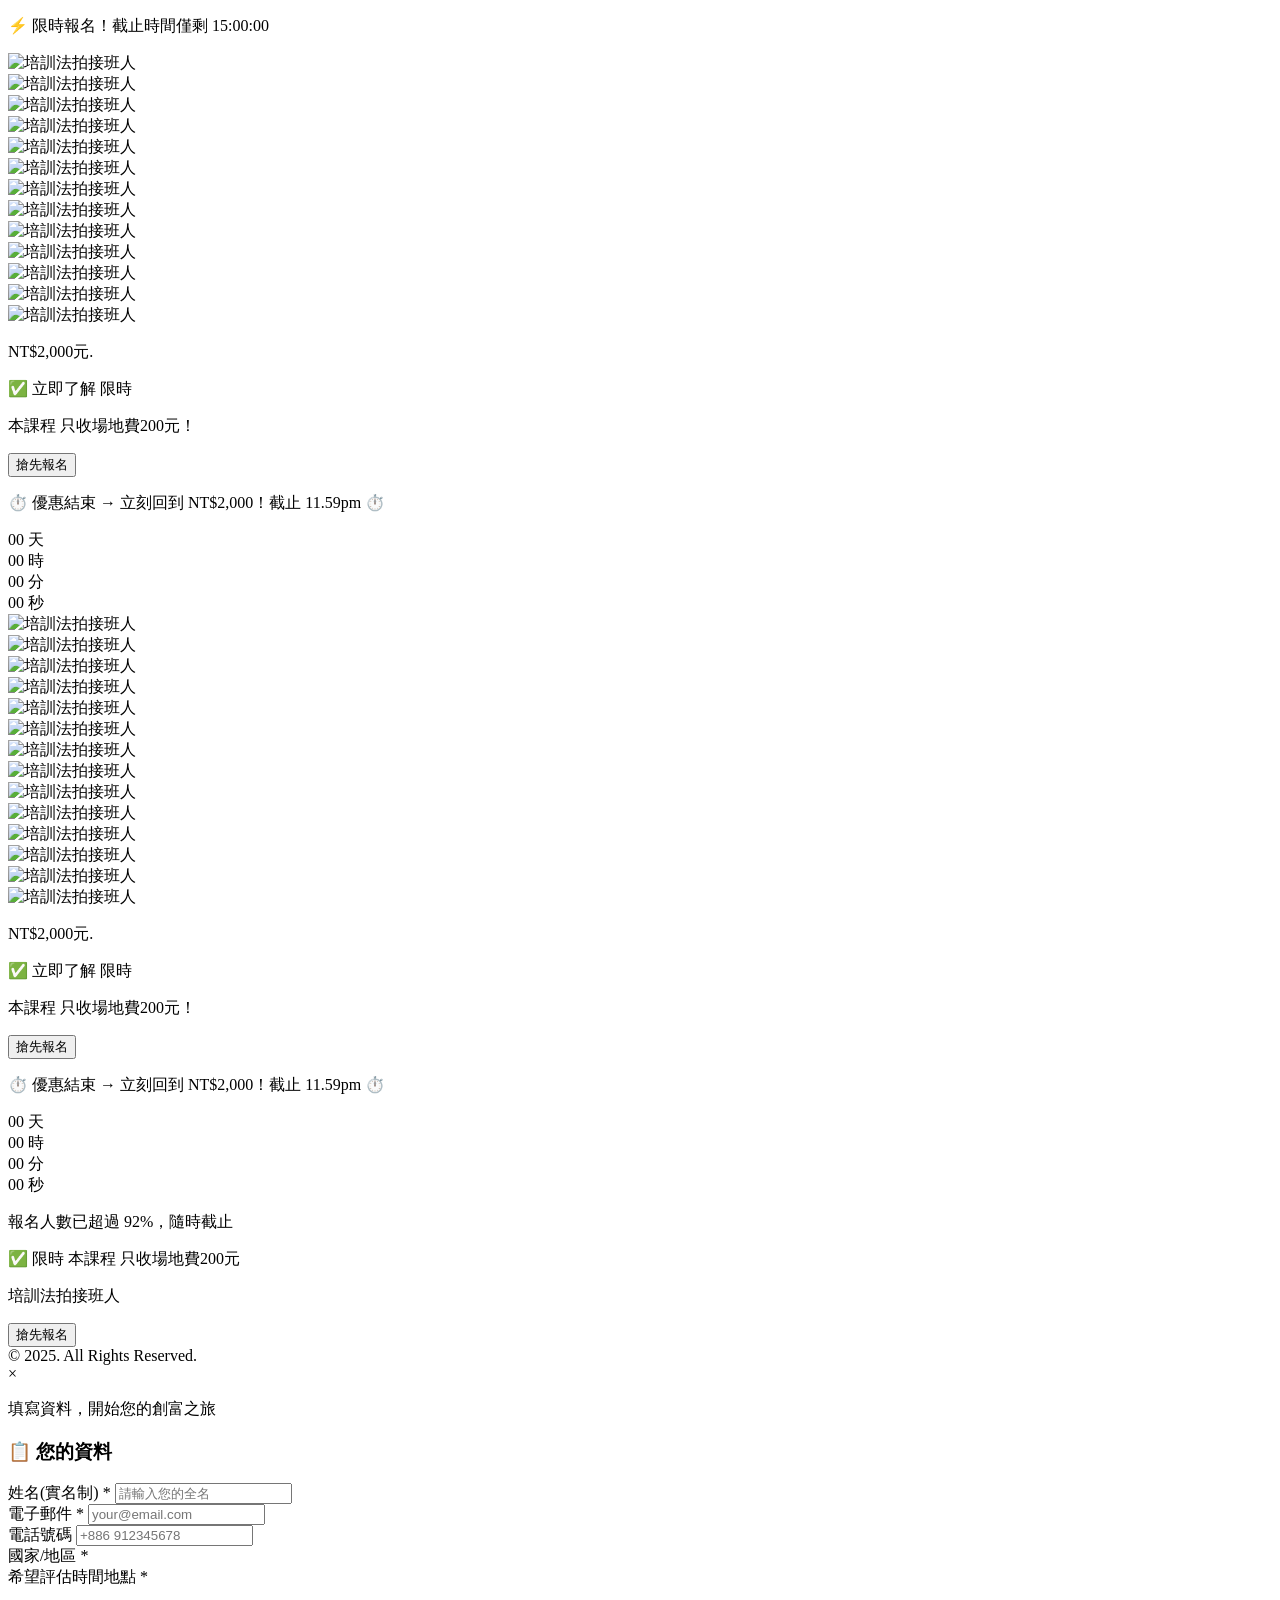
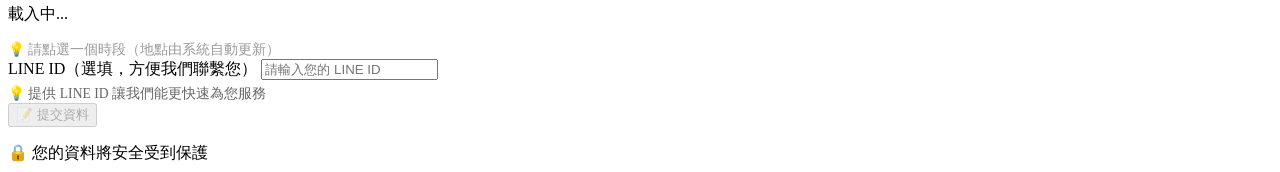
==== index.html @ 8328a088 "Point social preview URLs to Netlify site Co-authored-by: Cursor <cursoragent@cursor.com>" ====
<!DOCTYPE html>
<html lang="zh-TW">
<head>
    <meta charset="UTF-8">
    <meta name="viewport" content="width=device-width, initial-scale=1.0">
    <title>尋找接班人:法拍+包租代管</title>
    
    <!-- Open Graph / 社交媒體分享預覽 - LINE專用優化 -->
    <meta property="og:type" content="website">
    <meta property="og:title" content="靠法拍獲利數倍 月月發生">
    <meta property="og:description" content="安全獲利 翻身致富">
    <meta property="og:url" content="https://serene-paprenjak-ebb800.netlify.app/">
    <meta property="og:image" content="https://serene-paprenjak-ebb800.netlify.app/data/m.jpg?v=20260818">
    <meta property="og:image:secure_url" content="https://serene-paprenjak-ebb800.netlify.app/data/m.jpg?v=20260818">
    <meta property="og:image:type" content="image/jpeg">
    <meta property="og:image:width" content="1100">
    <meta property="og:image:height" content="1000">
    <meta property="og:image:alt" content="靠法拍獲利數倍 月月發生">
    
    <!-- LINE專用優化 -->
    <meta name="line:card" content="summary_large_image">
    <meta property="og:title" content="靠法拍獲利數倍 月月發生">
    <meta property="og:description" content="安全獲利 翻身致富">
    <meta name="line:image" content="https://serene-paprenjak-ebb800.netlify.app/data/m.jpg?v=20260818">
    
    <!-- Twitter Card -->
    <meta name="twitter:card" content="summary_large_image">
    <meta property="og:title" content="靠法拍獲利數倍 月月發生">
    <meta property="og:description" content="安全獲利 翻身致富">
    <meta name="twitter:image" content="https://serene-paprenjak-ebb800.netlify.app/data/m.jpg?v=20260818">
    
    <!-- Canonical URL -->
    <link rel="canonical" href="https://serene-paprenjak-ebb800.netlify.app/">
    
    <!-- Additional meta tags for better social media recognition -->
    <meta property="og:title" content="靠法拍獲利數倍 月月發生">
    <meta property="og:description" content="安全獲利 翻身致富">
    
    <link rel="stylesheet" href="styles.css">
    
    <!-- 预加载关键资源 -->
    <link rel="preload" href="styles.css" as="style">
    <link rel="preload" href="script.js" as="script">
    
    <!-- DNS 预解析 -->
    <link rel="dns-prefetch" href="https://script.google.com">
    <link rel="dns-prefetch" href="https://cdn.sheetjs.com">
    
    <!-- SheetJS 用於生成 Excel -->
    <script src="https://cdn.sheetjs.com/xlsx-0.20.1/package/dist/xlsx.full.min.js" defer></script>
</head>
<body>
    <!-- 页面加载进度条 -->
    <div id="loading-bar"></div>
    
    <!-- 顶部优惠倒计时横幅 -->
    <div class="top-banner">
        <div class="container">
            <p><span data-i18n="countdown-banner-text">⚡ 限時報名！截止時間僅剩</span> <span id="countdown-banner">15:00:00</span></p>
        </div>
    </div>

    

    <!-- 顶部主视觉图 -->
    <div class="hero-image-section">
        <div class="hero-image-wrapper">
            <div class="hero-image-frame">
                <img src="data/top.jpg" alt="培訓法拍接班人" class="hero-top-image clickable-image" loading="lazy" width="1100" height="1000" onclick="openModal()" style="cursor: pointer;" title="點擊報名">
            </div>
        </div>
    </div>
    <!--
    <div class="hero-image-section">
        <div class="hero-image-wrapper">
            <img src="data/top1.jpg" alt="培訓法拍接班人" class="hero-top-image" loading="lazy" width="1100" height="1000">
        </div>
    </div>
    -->
    <div class="hero-image-section">
        <div class="hero-image-wrapper">
            <img src="data/top1.jpg" alt="培訓法拍接班人" class="hero-top-image" loading="lazy" width="1100" height="1000">
        </div>
    </div>
    <div class="hero-image-section">
        <div class="hero-image-wrapper">
            <img src="data/top2.jpg" alt="培訓法拍接班人" class="hero-top-image" loading="lazy" width="1100" height="1000">
        </div>
    </div>
    <div class="hero-image-section">
        <div class="hero-image-wrapper">
            <img src="data/top3.jpg" alt="培訓法拍接班人" class="hero-top-image" loading="lazy" width="1100" height="1000">
        </div>
    </div>
    <div class="hero-image-section">
        <div class="hero-image-wrapper">
            <img src="data/top4.jpg" alt="培訓法拍接班人" class="hero-top-image" loading="lazy" width="1100" height="1000">
        </div>
    </div>
    <div class="hero-image-section">
        <div class="hero-image-wrapper">
            <img src="data/top5.jpg" alt="培訓法拍接班人" class="hero-top-image" loading="lazy" width="1100" height="1000">
        </div>
    </div>
    <div class="hero-image-section">
        <div class="hero-image-wrapper">
            <img src="data/top6.jpg" alt="培訓法拍接班人" class="hero-top-image" loading="lazy" width="1100" height="1000">
        </div>
    </div>
    <div class="hero-image-section">
        <div class="hero-image-wrapper">
            <img src="data/top7.jpg" alt="培訓法拍接班人" class="hero-top-image" loading="lazy" width="1100" height="1000">
        </div>
    </div>
    <div class="hero-image-section">
        <div class="hero-image-wrapper">
            <img src="data/top8.jpg" alt="培訓法拍接班人" class="hero-top-image" loading="lazy" width="1100" height="1000">
        </div>
    </div>
    <div class="hero-image-section"></div>
        <div class="hero-image-wrapper">
            <img src="data/top9.jpg" alt="培訓法拍接班人" class="hero-top-image" loading="lazy" width="1100" height="530">
        </div>
    </div>
    <div class="hero-image-section"></div>
        <div class="hero-image-wrapper">
            <img src="data/top10.jpg" alt="培訓法拍接班人" class="hero-top-image" loading="lazy" width="1100" height="530">
        </div>
    </div>
    <div class="hero-image-section"></div>
        <div class="hero-image-wrapper">
            <img src="data/top11.jpg" alt="培訓法拍接班人" class="hero-top-image" loading="lazy" width="1100" height="530">
        </div>
    </div>
    <div class="hero-image-section"></div>
        <div class="hero-image-wrapper">
            <img src="data/top12.jpg" alt="培訓法拍接班人" class="hero-top-image" loading="lazy" width="1100" height="530">
        </div>  
    </div>
    <!-- Hero Section -->
    <section class="hero-section">
        <div class="container">
            <!--<div class="media-logos">
                <p>Windows | macOS | Android | iOS / iPadOS| Virtual | AWS | IBM | Google | Microsoft | Apple | Amazon | Facebook | Twitter | Instagram | LinkedIn | YouTube | TikTok | </p>
            </div>
            
            <h1 class="main-headline" data-i18n="main-headline">
                別再等機會，用AI創造機會！
            </h1>-->
            
            <div class="offer-box">      
                <div class="pricing">
                    <p class="original-price"><span data-i18n="original-price"></span><span class="strikethrough">NT$2,000元.</span></p>
                    <p class="current-price" data-i18n="current-price">✅ 立即了解 限時</p>
                    <p class="current-price"><span class="highlight" data-i18n="highlight">本課程 只收場地費200元</span>！</p>
                </div>
                
                <button class="cta-button pulse" data-i18n="cta-button">搶先報名</button>
                
                <p class="urgency-text" data-i18n="urgency-text">⏱️ 優惠結束 → 立刻回到 NT$2,000！截止 11.59pm ⏱️</p>
            </div>


            <!-- 倒计时器 -->
            <div class="countdown-timer">
                <div class="timer-item">
                    <span class="timer-value" id="days">00</span>
                    <span class="timer-label" data-i18n="timer-days">天</span>
                </div>
                <div class="timer-item">
                    <span class="timer-value" id="hours">00</span>
                    <span class="timer-label" data-i18n="timer-hours">時</span>
                </div>
                <div class="timer-item">
                    <span class="timer-value" id="minutes">00</span>
                    <span class="timer-label" data-i18n="timer-minutes">分</span>
                </div>
                <div class="timer-item">
                    <span class="timer-value" id="seconds">00</span>
                    <span class="timer-label" data-i18n="timer-seconds">秒</span>
                </div>
            </div>
        </div>
    </section>
    <div class="hero-image-section"></div>
        <div class="hero-image-wrapper">
            <img src="data/top13.jpg" alt="培訓法拍接班人" class="hero-top-image" loading="lazy" width="1100" height="530">
        </div>
    </div>
    <div class="hero-image-section"></div>
        <div class="hero-image-wrapper">
            <img src="data/top14.jpg" alt="培訓法拍接班人" class="hero-top-image" loading="lazy" width="1100" height="530">
        </div>
    </div>
    <div class="hero-image-section"></div>
        <div class="hero-image-wrapper">
            <img src="data/top15.jpg" alt="培訓法拍接班人" class="hero-top-image" loading="lazy" width="1100" height="530">
        </div>
    </div>
    <div class="hero-image-section"></div>
        <div class="hero-image-wrapper">
            <img src="data/top16.jpg" alt="培訓法拍接班人" class="hero-top-image" loading="lazy" width="1100" height="530">
        </div>
    </div>
    <div class="hero-image-section"></div>
        <div class="hero-image-wrapper">
            <img src="data/top17.jpg" alt="培訓法拍接班人" class="hero-top-image" loading="lazy" width="1100" height="530">
        </div>
    </div>
    <div class="hero-image-section"></div>
        <div class="hero-image-wrapper">
            <img src="data/top18.jpg" alt="培訓法拍接班人" class="hero-top-image" loading="lazy" width="1100" height="530">
        </div>
    </div>
    <div class="hero-image-section"></div>
        <div class="hero-image-wrapper">
            <img src="data/top19.jpg" alt="培訓法拍接班人" class="hero-top-image" loading="lazy" width="1100" height="530">
        </div>
    </div>
    <div class="hero-image-section"></div>
        <div class="hero-image-wrapper">
            <img src="data/top20.jpg" alt="培訓法拍接班人" class="hero-top-image" loading="lazy" width="1100" height="530">
        </div>
    </div>
    <div class="hero-image-section"></div>
        <div class="hero-image-wrapper">
            <img src="data/top21.jpg" alt="培訓法拍接班人" class="hero-top-image" loading="lazy" width="1100" height="530">
        </div>
    </div>
    <div class="hero-image-section"></div>
        <div class="hero-image-wrapper">
            <img src="data/top22.jpg" alt="培訓法拍接班人" class="hero-top-image" loading="lazy" width="1100" height="530">
        </div>
    </div>
    <div class="hero-image-section"></div>  
        <div class="hero-image-wrapper">
            <img src="data/top23.jpg" alt="培訓法拍接班人" class="hero-top-image" loading="lazy" width="1100" height="530">
        </div>
    </div>
    <div class="hero-image-section"></div>
        <div class="hero-image-wrapper">
            <img src="data/top24.jpg" alt="培訓法拍接班人" class="hero-top-image" loading="lazy" width="1100" height="530">
        </div>
    </div>
    
    <div class="hero-image-section"></div>
        <div class="hero-image-wrapper">
            <img src="data/top25.jpg" alt="培訓法拍接班人" class="hero-top-image" loading="lazy" width="1100" height="530">
        </div>
    </div>
    <div class="hero-image-section"></div>
        <div class="hero-image-wrapper">
            <img src="data/top26.jpg" alt="培訓法拍接班人" class="hero-top-image" loading="lazy" width="1100" height="530">
        </div>
    </div>
    <!--
    <div class="hero-image-section"></div>
        <div class="hero-image-wrapper">
            <img src="data/top27.jpg" alt="培訓法拍接班人" class="hero-top-image" loading="lazy" width="1100" height="530">
        </div>
    </div>
    <div class="hero-image-section"></div>
        <div class="hero-image-wrapper">
            <img src="data/top28.jpg" alt="培訓法拍接班人" class="hero-top-image" loading="lazy" width="1100" height="530">
        </div>
    </div>
    <div class="hero-image-section"></div>
        <div class="hero-image-wrapper">
            <img src="data/top29.jpg" alt="培訓法拍接班人" class="hero-top-image" loading="lazy" width="1100" height="530">
        </div>
    </div>
    <div class="hero-image-section"></div>
        <div class="hero-image-wrapper">
            <img src="data/top30.jpg" alt="培訓法拍接班人" class="hero-top-image" loading="lazy" width="1100" height="530">
        </div>
    </div>
    <div class="hero-image-section"></div>
        <div class="hero-image-wrapper">
            <img src="data/top31.jpg" alt="培訓法拍接班人" class="hero-top-image" loading="lazy" width="1100" height="530">
        </div>
    </div>  
    <div class="hero-image-section"></div>
        <div class="hero-image-wrapper">
            <img src="data/top23.png" alt="培訓法拍接班人" class="hero-top-image" loading="lazy" width="1100" height="530">
        </div>
    </div>
    <div class="hero-image-section"></div>
        <div class="hero-image-wrapper">
            <img src="data/top24.png" alt="培訓法拍接班人" class="hero-top-image" loading="lazy" width="1100" height="530">
        </div>  
    </div>
    <div class="hero-image-section"></div>
        <div class="hero-image-wrapper">
            <img src="data/top25.png" alt="培訓法拍接班人" class="hero-top-image" loading="lazy" width="1100" height="530">
        </div>
    </div>
    <div class="hero-image-section"></div>
        <div class="hero-image-wrapper">
            <img src="data/top26.png" alt="培訓法拍接班人" class="hero-top-image" loading="lazy" width="1100" height="530">
        </div>
    </div>
    <div class="hero-image-section"></div>
        <div class="hero-image-wrapper">
            <img src="data/top27.png" alt="培訓法拍接班人" class="hero-top-image" loading="lazy" width="1100" height="530">
        </div>
    </div>                                              
    --> 
    <!-- 短影音重點內容 
    <section class="short-video-note">
        <div class="container">
            <div class="note-layout">
                <div class="note-content">
                    <h2>短影音有兩件事情不要做</h2>
                    <div class="note-item">
                        <p class="note-title">第一.「不要拼質量」</p>
                        <p>一樣是超市話題，全聯最高觀看是 100 多萬；CitySuper 最高就是 5 萬。</p>
                        <p>有些話題，天生是有流量上限的。你再怎麼努力，都很難打破這個上限。</p>
                    </div>
                    <div class="note-item">
                        <p class="note-title">第二.「不要講乾貨」</p>
                        <p>短影音的本質是娛樂場。大家什麼時候滑手機？枕上、廁上、馬上，全是想放鬆的時候。</p>
                        <p>手機就像一個夜市，觀眾就是逛夜市的人。</p>
                        <p>你在影片上面講乾貨、講專業，就像在夜市裡面賣高級法國料理一樣，沒流量不用怪別人。</p>
                        <p>不是你的東西不好，是場景不對。你的專業，永遠只能吸引同行。</p>
                        <p>我就問你，你辛苦拍片，是為了增加客戶，還是吸引同行？</p>
                    </div>
                    <div class="note-cta">
                        <p class="note-title">歡迎來聽我的 2 小時「培訓法拍接班人」體驗課</p>
                        <p>在體驗課，我還會分享：</p>
                        <p class="note-bullet">- 真實分析我的成功案例，讓你了解網路陌生開發操盤邏輯。</p>
                    </div>
                    <div class="note-action">
                        <button class="cta-button note-action-btn" onclick="openModal()">立即報名</button>
                    </div>
                </div>
            </div>
        </div>
    </section>

    <!-- Hero Section -->
    <section class="hero-section">
        <div class="container">
            <!--<div class="media-logos">
                <p>Windows | macOS | Android | iOS / iPadOS| Virtual | AWS | IBM | Google | Microsoft | Apple | Amazon | Facebook | Twitter | Instagram | LinkedIn | YouTube | TikTok | </p>
            </div>
            
            <h1 class="main-headline" data-i18n="main-headline">
                別再等機會，用AI創造機會！
            </h1>-->
            
            <div class="offer-box">      
                <div class="pricing">
                    <p class="original-price"><span data-i18n="original-price"></span><span class="strikethrough">NT$2,000元.</span></p>
                    <p class="current-price" data-i18n="current-price">✅ 立即了解 限時</p>
                    <p class="current-price"><span class="highlight" data-i18n="highlight">本課程 只收場地費200元</span>！</p>
                </div>
                
                <button class="cta-button pulse" data-i18n="cta-button">搶先報名</button>
                
                <p class="urgency-text" data-i18n="urgency-text">⏱️ 優惠結束 → 立刻回到 NT$2,000！截止 11.59pm ⏱️</p>
            </div>


            <!-- 倒计时器 -->
            <div class="countdown-timer">
                <div class="timer-item">
                    <span class="timer-value" id="days">00</span>
                    <span class="timer-label" data-i18n="timer-days">天</span>
                </div>
                <div class="timer-item">
                    <span class="timer-value" id="hours">00</span>
                    <span class="timer-label" data-i18n="timer-hours">時</span>
                </div>
                <div class="timer-item">
                    <span class="timer-value" id="minutes">00</span>
                    <span class="timer-label" data-i18n="timer-minutes">分</span>
                </div>
                <div class="timer-item">
                    <span class="timer-value" id="seconds">00</span>
                    <span class="timer-label" data-i18n="timer-seconds">秒</span>
                </div>
            </div>
        </div>
    </section>

    <!-- 视频演示区 
    <section class="video-section">
        <div class="container">
            <p class="video-instruction" data-i18n="video-instruction">🔊 確保你打開聲音，等待影片載入...</p>
            <div class="video-wrapper">
                <video id="mainVideo" width="100%" height="100%" controls controlsList="nodownload" autoplay muted loop playsinline style="border: none;">
                    <source src="data/IG6.mp4" type="video/mp4">
                    您的瀏覽器不支援影片播放。
                </video>
            </div>
            <img src="data/top2.png" alt="培訓法拍接班人" class="video-below-image" loading="lazy" width="1200" height="530">
        </div>
    </section>


   

     目标受众区 
    <section class="target-audience">
        <div class="container">
            <h2 class="section-title" data-i18n="target-audience-title">誰適合與需要？</h2>
            <div class="audience-grid">
                <div class="audience-card">
                    <h3 data-i18n="audience-1-title">做預約服務的你</h3>
                    <p data-i18n="audience-1-subtitle">顧問 / 諮詢師 / 美容 / 教育 / 交易導師</p>
                    <p data-i18n="audience-1-text">
                        🌍 在這個AI時代，你不需要等待別人給你機會。
                        現在，人人都能用AI打造個人品牌、開啟第二收入，
                        即使沒有技術、沒有團隊，也能靠AI+自媒體創造被動收入！</p>
                </div>
                <div class="audience-card">
                    <h3 data-i18n="audience-2-title">做招商加盟的你</h3>
                    <p data-i18n="audience-2-subtitle">保險團隊 / 微商 / 餐飲招商</p>
                    <p data-i18n="audience-2-text">🌍 我們幫助你建立一套完整的「AI × 自媒體創業系統」——
                        從AI工具應用、內容行銷、品牌打造，到獲利變現，
                        一步步帶你從0開始，找到你的人生新方向。</p>
                </div>
                <div class="audience-card">
                    <h3 data-i18n="audience-3-title">每天上班打卡的你</h3>
                       <p data-i18n="audience-3-subtitle">行政 / 會計 / 助理 / 客服 / 行銷 / 內勤業務 / 社群小編</p>
                    <p data-i18n="audience-3-text">🌍 無論你是媽媽、上班族、自由工作者、或剛起步的創業者，
                        只要你願意學習、願意改變，
                        這套系統就能讓你用AI放大你的能力，
                        讓世界看見你、聽見你、並願意為你的價值付費。</p>
                </div>
                <div class="audience-card">
                    <h3 data-i18n="audience-4-title">做網路新媒體的你</h3>
                    <p data-i18n="audience-4-subtitle">自由業者 / 網路服務 / 個人教練 / 課程銷售 / 網紅 / 自媒體</p>
                    <p data-i18n="audience-4-text">🌍 你不是沒能力，只是缺少一個能讓努力變現的系統，
                        才華一直都在，只需要一個方法，讓它變成收入。
                        你不是沒機會，只是還沒用對工具與方向。</p>
                </div>
            </div>
        </div>
    </section>

    <section class="short-video-note">
        <div class="container">
            <div class="note-layout">
                <div class="note-content">
                    <div class="note-item">
                        <p class="note-title">上變現課的同學，主要有</p>
                        <p>1. 中小企業主：電商、傳產、餐飲</p>
                        <p>2. 個人工作者：講師、專家、美業、身心靈</p>
                        <p>3. 業務人員：保險、理專、房仲、汽車、直銷</p> 
                        <p>共通點是都需要流量，才有業績。</p>
                        <p>以前找新客，可以下廣告；但廣告是競價機制，只會越來越貴，有發現嗎？</p>
                        <p>所以你一定要來培訓法拍接班人。</p>
                        <p>穩定高收入的實際操盤分享，等你來學。</p>
                    </div>
                    <div class="note-action">
                        <button class="cta-button note-action-btn" onclick="openModal()">立即報名</button>
                    </div>
                </div>
            </div>
        </div>
    </section>
-->
   
    <!-- 系统演示案例 
    <section class="demo-cases">
        <div class="container">
            <div class="cases-grid">
                <div class="case-card">
                    <img src="data/1.png" alt="諮詢師案例" style="width: 100%; border-radius: 8px; margin-bottom: 15px;" loading="lazy">
                    <h3>諮詢師</h3>
                    <p>發了2篇內容就有人預約諮詢課程</p>
                </div>
                <div class="case-card">
                    <img src="data/2.png" alt="保險&招商案例" style="width: 100%; border-radius: 8px; margin-bottom: 15px;" loading="lazy">
                    <h3>保險&招商</h3>
                    <p>說明會前一天滿席，不再靠廣告</p>
                </div>
                <div class="case-card">
                    <img src="data/3.png" alt="自由工作者案例" style="width: 100%; border-radius: 8px; margin-bottom: 15px;" loading="lazy">
                    <h3>自由工作者</h3>
                    <p>剛睡醒，手機跳出客戶詢問：有人要服務</p>
                </div>
                <div class="case-card">
                    <img src="data/4.png" alt="教育顧問案例" style="width: 100%; border-radius: 8px; margin-bottom: 15px;" loading="lazy">
                    <h3>教育顧問</h3>
                    <p>使用一周後，十幾個家長帶孩子來上體驗課</p>
                </div>
            </div>
        </div>
    </section>
    -->
    <!-- CTA中间区 -->
    <section class="mid-cta">
        <div class="container">
            <p class="urgency-badge" data-i18n="urgency-badge">報名人數已超過 92%，隨時截止</p>
            <div class="pricing">
                <p class="current-price" data-i18n="mid-cta-current">✅ 限時 本課程 只收場地費200元</p>
                <p class="current-price"><span class="highlight" data-i18n="highlight">培訓法拍接班人</span></p>
            </div>
            <button class="cta-button pulse" data-i18n="cta-button">搶先報名</button>
          
        </div>
    </section>

    <!-- 包含内容 
    <section class="whats-included">
        <div class="container">
            <h2 class="section-title">你將獲得什麼？</h2>
            <div class="included-grid">
                <div class="included-item">
                    <div class="item-number">1</div>
                    <h3>MIGRITY會員專區（客服協助）</h3>
                    <p>隨時登入系統、邊學邊做，不會可以詢問</p>
                </div>
                <div class="included-item">
                    <div class="item-number">2</div>
                    <h3>26堂實戰教學課程</h3>
                    <p>一步步從0打造你的「自動引流 → 自動預約」系統</p>
                </div>
                <div class="included-item">
                    <div class="item-number">3</div>
                    <h3>12大行業內容爆款範本</h3>
                    <p>一鍵生成吸引客戶上門的內容</p>
                </div>
                <div class="included-item">
                    <div class="item-number">4</div>
                    <h3>自動轉化系統：自動預約 & 報名</h3>
                    <p>無需寫程式碼，即可建立自動諮詢預約/招商報名系統</p>
                </div>
                <div class="included-item">
                    <div class="item-number">5</div>
                    <h3>Live課《一人公司賺錢機器》</h3>
                    <p>學會將流量變收入，打造真正「引流 + 成交」商業閉環</p>
                </div>
            </div>
        </div>
    </section>
--> 
    <!-- 订单摘要/定价 
    <section class="order-summary">
        <div class="container">
            <div class="order-box">
                <h2>訂單摘要</h2>
                <h3>AI自動引客系統+課程</h3>
                <p class="subtitle">直接給你範本 + 搭好系統</p>
                
                <div class="price-breakdown">
                    <div class="price-row">
                        <span>系統優惠即將結束，回到原價！</span>
                    </div>
                    <div class="price-display">
                        <span class="old-price">NT$6,927</span>
                        <span class="discount">-75%</span>
                        <span class="new-price">NT$1,727</span>
                    </div>
                    <div class="guarantee">
                        <p>✅ 7天學不會退包</p>
                    </div>
                </div>

                <div class="whats-included-summary">
                    <h4>內容包含：</h4>
                    <ul>
                        <li>✓ MIGRITY學習會員專區</li>
                        <li>✓ 26堂實戰教學課程</li>
                        <li>✓ 12大行業內容爆款範本</li>
                        <li>✓ 自動轉化系統：自動預約 & 報名</li>
                        <li>✓ Live課：4小時《一人公司賺錢機器》</li>
                    </ul>
                </div>

                <button class="cta-button large pulse">立即開始</button>
            </div>
        </div>
    </section>
--> 
    <!-- FAQ区域 -->
    
    

    <!-- Footer -->
    <footer class="footer">
        <div class="container">
            <p class="copyright" style="margin: 0;" data-i18n="copyright">© 2025. All Rights Reserved.</p>
        </div>
    </footer>

    <!-- 订单表单模态框 -->
    <div id="orderModal" class="modal">
        <div class="modal-content">
            <span class="close-modal">&times;</span>
            <div class="modal-header">
                <p class="modal-subtitle" data-i18n="modal-subtitle">填寫資料，開始您的創富之旅</p>
            </div>
            
            <div class="order-form-wrapper">
                <!-- 左侧：订单摘要 -->
                <!--<div class="order-summary-sidebar">
                    <h3>訂單摘要</h3>
                    <div class="product-info">
                        <h4>AI自動引客系統+課程</h4>
                        <p>直接給你範本 + 搭好系統</p>
                    </div>
                    
                    <div class="price-info">
                        <div class="price-row">
                            <span>原價</span>
                            <span class="old-price-text">NT$6,927</span>
                        </div>
                        <div class="price-row discount-row">
                            <span>限時優惠 (-75%)</span>
                            <span class="discount-text">-NT$5,200</span>
                        </div>
                        <hr>
                        <div class="price-row total-row">
                            <span>今日特價</span>
                            <span class="new-price-text">NT$1,727</span>
                        </div>
                    </div>
                    
                    <div class="included-items">
                        <h4>✓ 內容包含：</h4>
                        <ul>
                            <li>MIGRITY學習會員專區</li>
                            <li>26堂實戰教學課程</li>
                            <li>12大行業內容爆款範本</li>
                            <li>自動轉化系統：自動預約 & 報名</li>
                            <li>Live課：4小時《一人公司賺錢機器》</li>
                        </ul>
                    </div>
                    
                    <div class="guarantee-badge">
                        <span class="badge-icon">✅</span>
                        <span>7天學不會退包</span>
                    </div>
                </div>-->
                
                <!-- 右侧：表单 -->
                <div class="order-form-main">
                    <form id="orderForm" class="order-form" method="POST">
                        
                        <div class="form-section">
                            <h3 data-i18n="form-section-title">📋 您的資料</h3>
                            
                            <div class="form-group">
                                <label for="fullName"><span data-i18n="form-name">姓名(實名制)</span> <span class="required">*</span></label>
                                <input type="text" id="fullName" name="姓名" required data-i18n="form-name-placeholder" placeholder="請輸入您的全名">
                            </div>
                            
                            <div class="form-row">
                                <div class="form-group">
                                    <label for="email"><span data-i18n="form-email">電子郵件</span> <span class="required">*</span></label>
                                    <input type="email" id="email" name="電子郵件" required data-i18n="form-email-placeholder" placeholder="your@email.com">
                                </div>
                                
                                <div class="form-group">
                                    <label for="phone"><span data-i18n="form-phone">電話號碼</span> <span class="required"></span></label>
                                    <input type="tel" id="phone" name="電話號碼" data-i18n="form-phone-placeholder" placeholder="+886 912345678">
                                </div>
                            </div>
                            
                            <div class="form-group">
                                <span id="country-label" class="form-label-block"><span data-i18n="form-country">國家/地區</span> <span class="required">*</span></span>
                                <div id="countryOptions" class="picker-options" role="radiogroup" aria-labelledby="country-label"></div>
                            </div>
                            <!--
                            <div class="form-group">
                                <label for="industry"><span data-i18n="form-industry">您的行業</span> <span class="required">*</span></label>
                                <select id="industry" name="行業" required>
                                    <option value="" data-i18n="form-industry-placeholder">請選擇...</option>
                                    <option value="spiritual" data-i18n="form-industry-spiritual">身心靈導師</option>
                                    <option value="beauty" data-i18n="form-industry-beauty">美容 / 美髮</option>
                                    <option value="education" data-i18n="form-industry-education">教育 / 培訓</option>
                                    <option value="insurance" data-i18n="form-industry-insurance">保險 / 金融</option>
                                    <option value="realestate" data-i18n="form-industry-realestate">房地產</option>
                                    <option value="consultant" data-i18n="form-industry-consultant">諮詢顧問</option>
                                    <option value="freelancer" data-i18n="form-industry-freelancer">自由工作者</option>
                                    <option value="coach" data-i18n="form-industry-coach">個人教練</option>
                                    <option value="ecommerce" data-i18n="form-industry-ecommerce">電商 / 微商</option>
                                    <option value="other" data-i18n="form-industry-other">其他</option>
                                </select>
                            </div>
                            -->
                            <div class="form-group">
                                <span id="region-label" class="form-label-block"><span data-i18n="form-region">希望評估時間地點</span> <span class="required">*</span></span>
                                <div id="regionOptions" class="picker-options" role="radiogroup" aria-labelledby="region-label">
                                    <p class="region-options-loading">載入中...</p>
                                </div>
                                <small style="color: #999; font-size: 0.85rem; margin-top: 5px; display: block;" data-i18n="form-region-hint">
                                    💡 請點選一個時段（地點由系統自動更新）
                                </small>
                            </div>
                            
                            <div class="form-group">
                                <label for="lineId" data-i18n="form-line">LINE ID（選填，方便我們聯繫您）</label>
                                <input type="text" id="lineId" name="LINE_ID" data-i18n="form-line-placeholder" placeholder="請輸入您的 LINE ID">
                                <small style="color: #666; font-size: 0.85rem; margin-top: 5px; display: block;" data-i18n="form-line-hint">💡 提供 LINE ID 讓我們能更快速為您服務</small>
                            </div>
                            
                            <!--<div class="form-group">
                                <label for="whatsapp" data-i18n="form-whatsapp">WhatsApp 號碼（選填）</label>
                                <input type="tel" id="whatsapp" name="WhatsApp號碼" data-i18n="form-whatsapp-placeholder" placeholder="+886 912 345 678">
                                <small style="color: #666; font-size: 0.85rem; margin-top: 5px; display: block;" data-i18n="form-whatsapp-hint">💡 提供 WhatsApp 讓我們能透過多種方式聯繫您</small>
                            </div>-->
                        </div>
                        <!--
                        <div class="form-section">
                            <label class="checkbox-label">
                                <input type="checkbox" id="termsCheckbox" name="terms" required>
                                <span>我同意 <a href="#" target="_blank">服務條款</a> 和 <a href="#" target="_blank">隱私政策</a></span>
                            </label>
                            
                            <label class="checkbox-label">
                                <input type="checkbox" name="newsletter">
                                <span>訂閱最新優惠和行銷資訊</span>
                            </label>
                        </div> -->
                        
                        <!-- 提交按鈕 -->
                        <div class="form-buttons">
                            <button type="submit" id="submitBtn" class="submit-info-btn submit-info-btn--locked" disabled aria-disabled="true">
                                <span data-i18n="form-submit">📝 提交資料</span>
                            </button>
                            <p id="submitHint" class="submit-hint" role="status" aria-live="polite"></p>
                        </div>
                        
                        <div class="secure-notice">
                            <span>🔒</span>
                            <span data-i18n="form-secure">您的資料將安全受到保護</span>
                        </div>
                        <!--
                        <div class="view-data-link">
                            <a href="records.html" target="_blank">📊 查看已儲存的資料</a>
                        </div> -->
                    </form>
                </div>
            </div>
        </div>
    </div>

    <script src="script.js?v=20260527" defer></script>
</body>
</html>
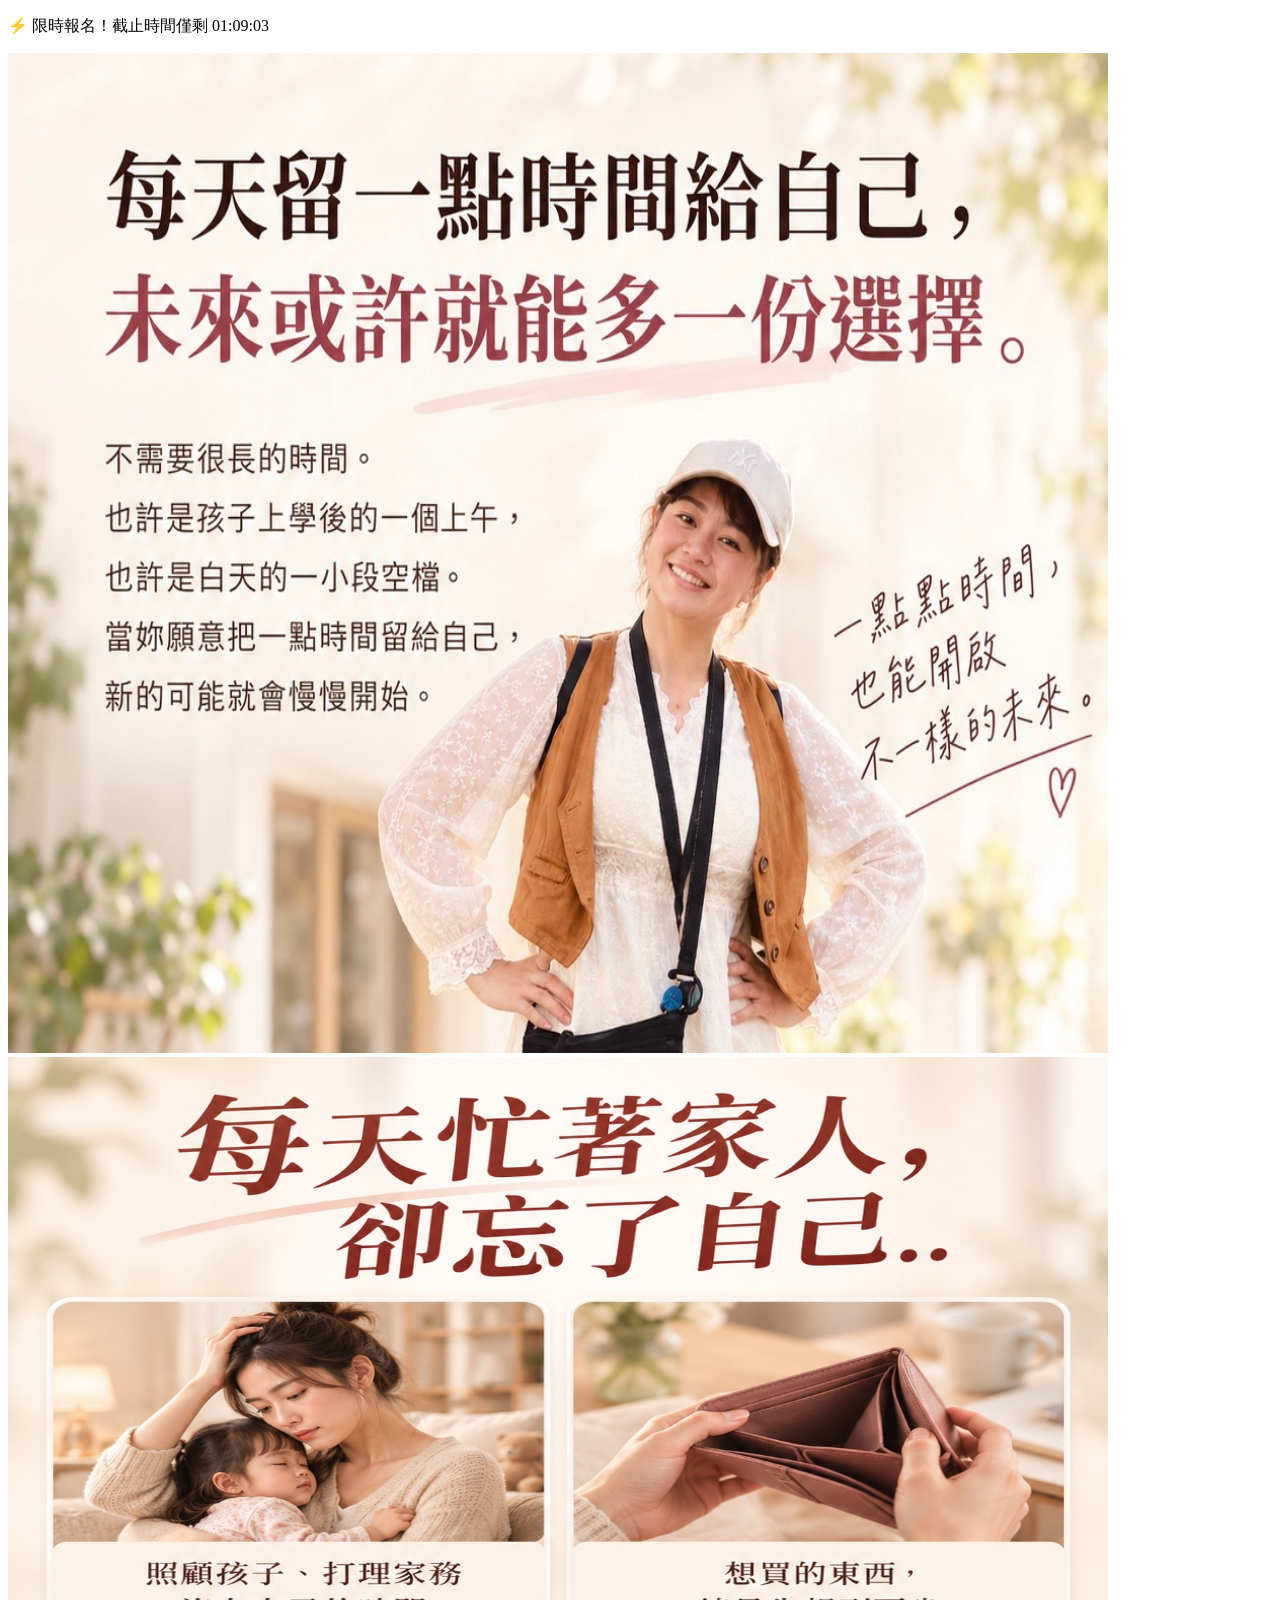
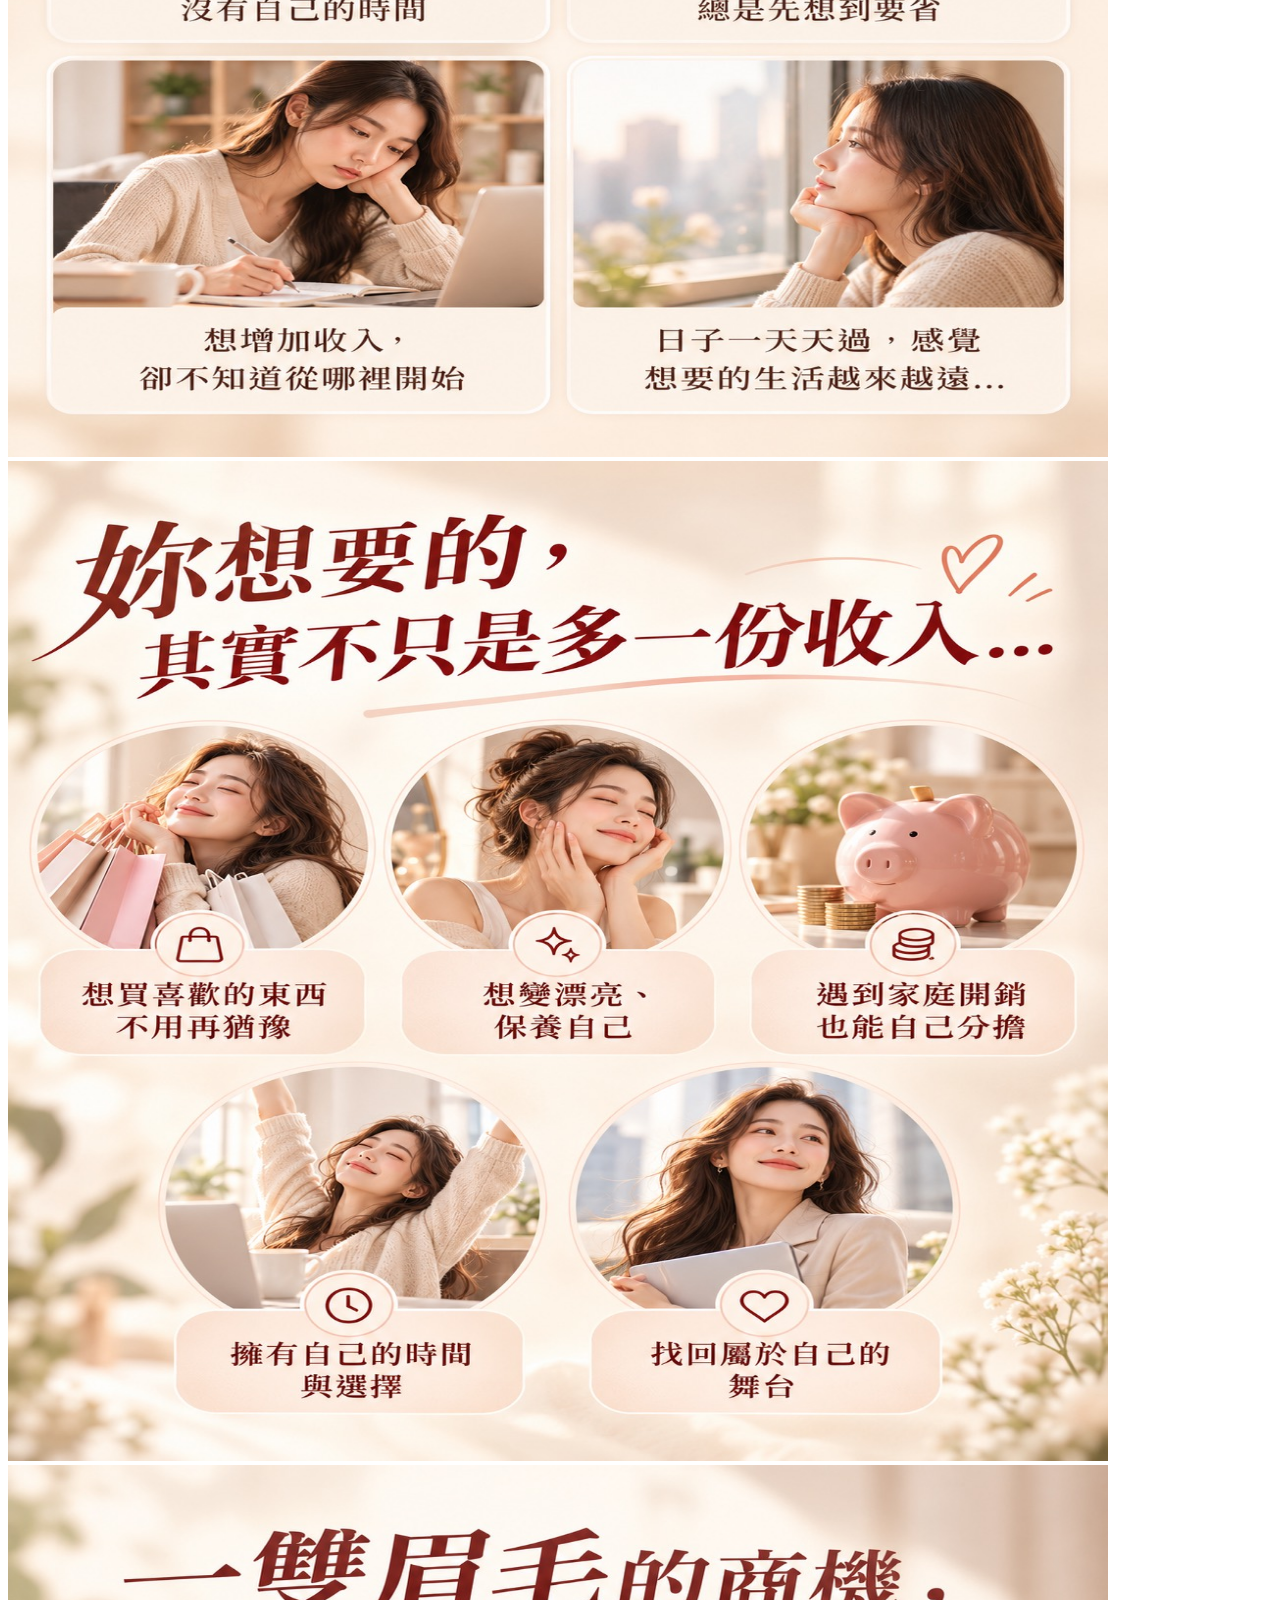
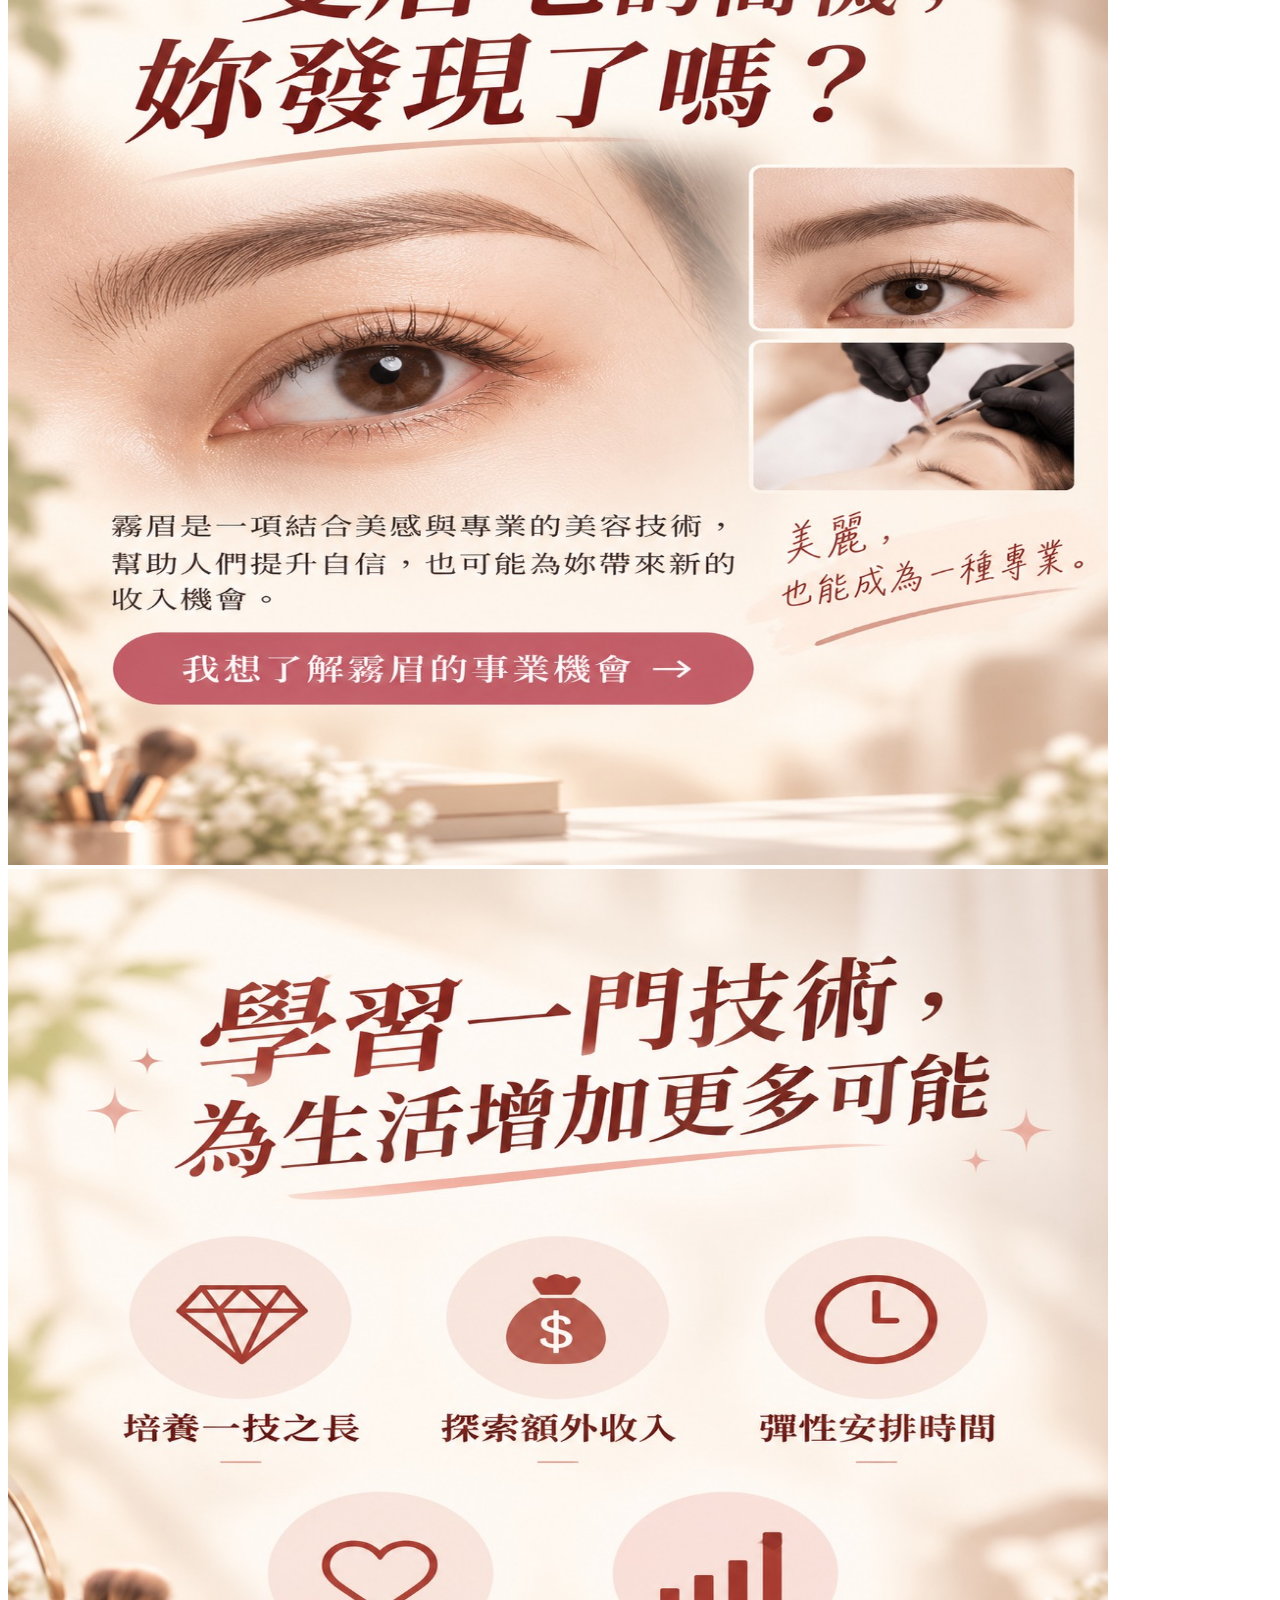
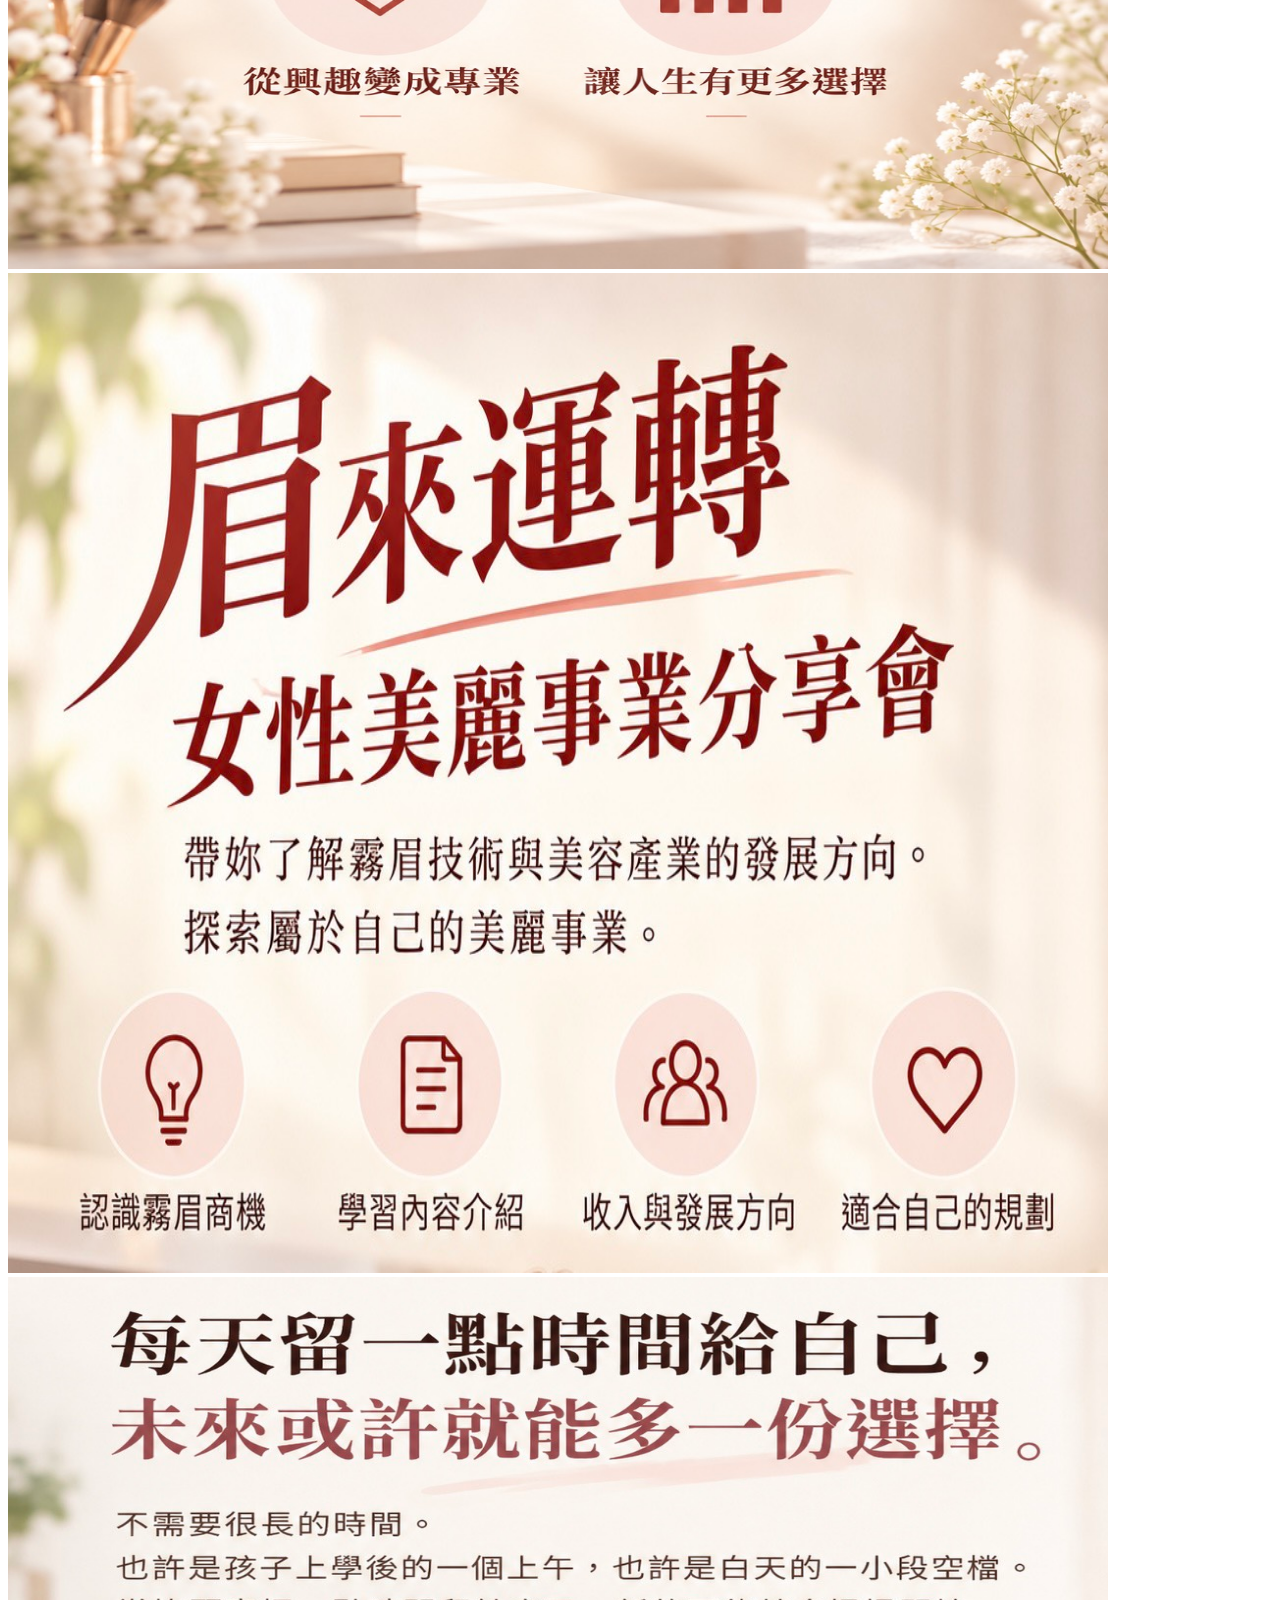
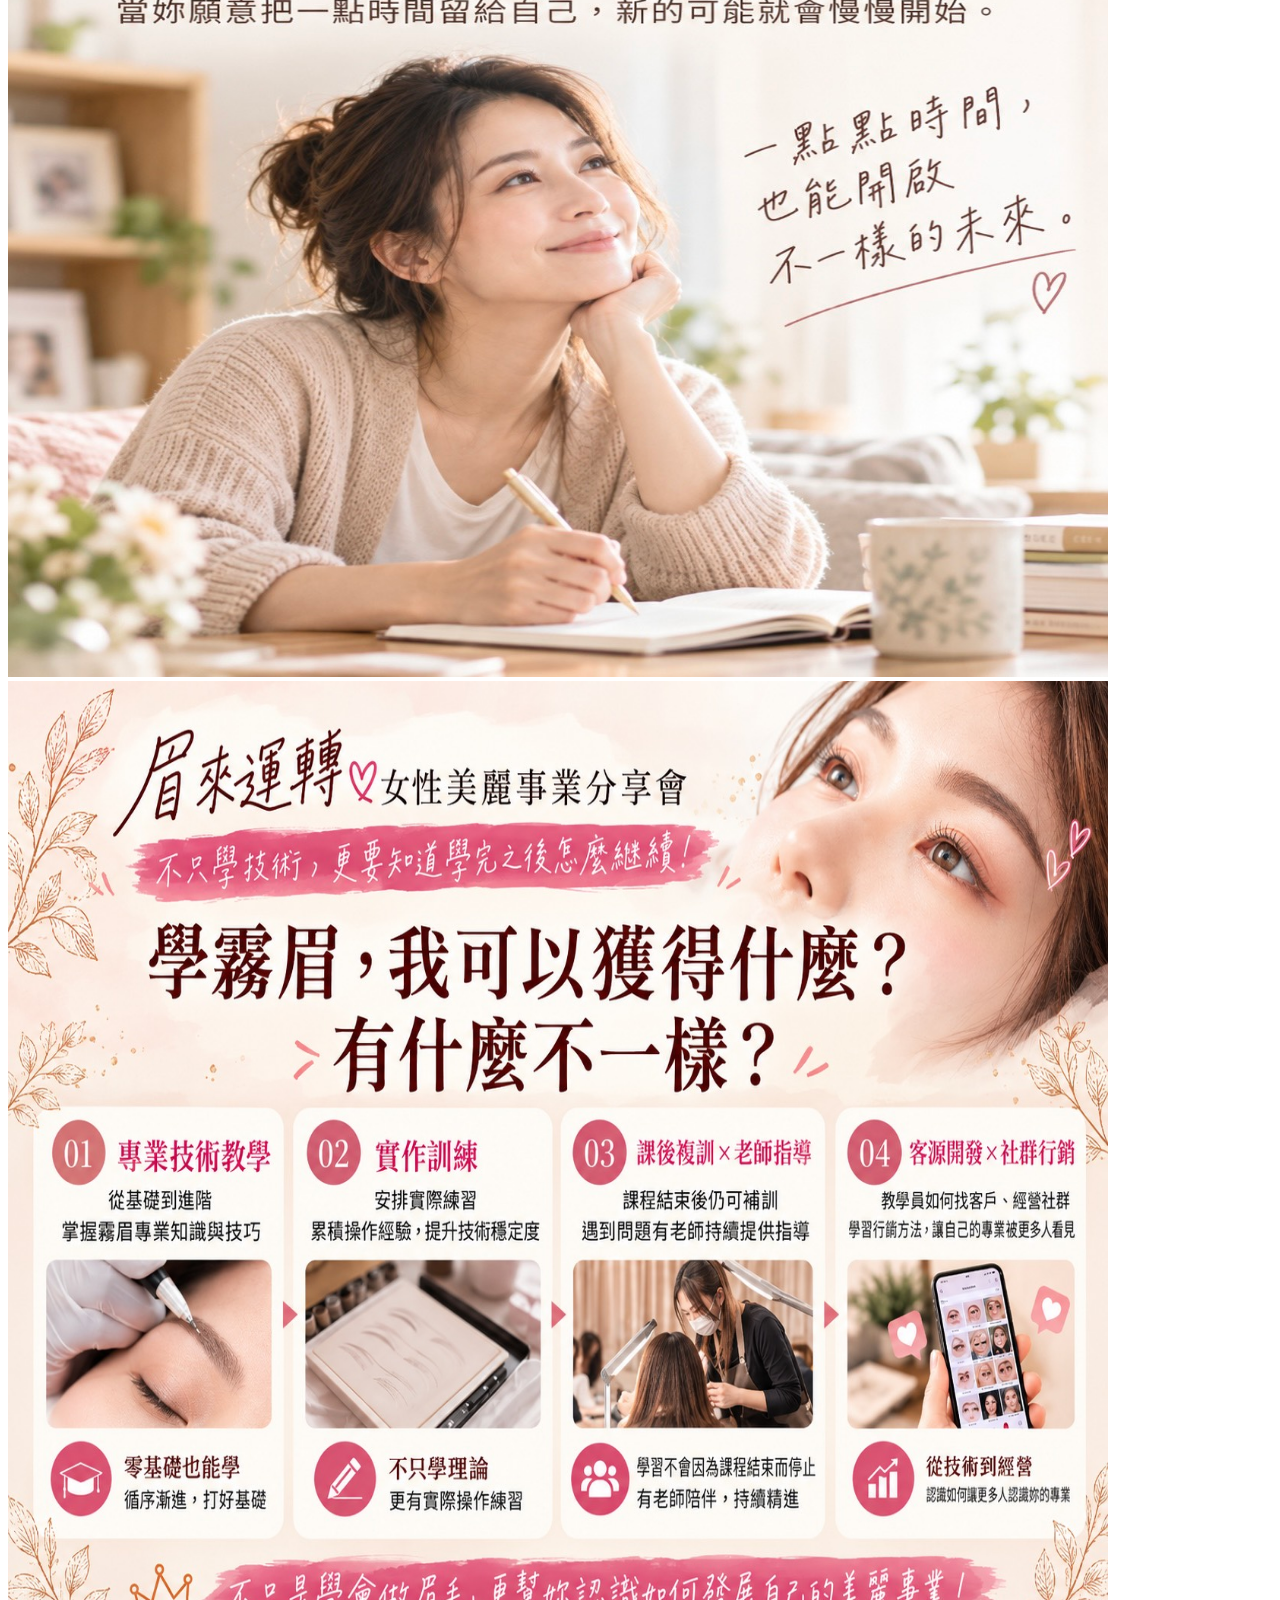
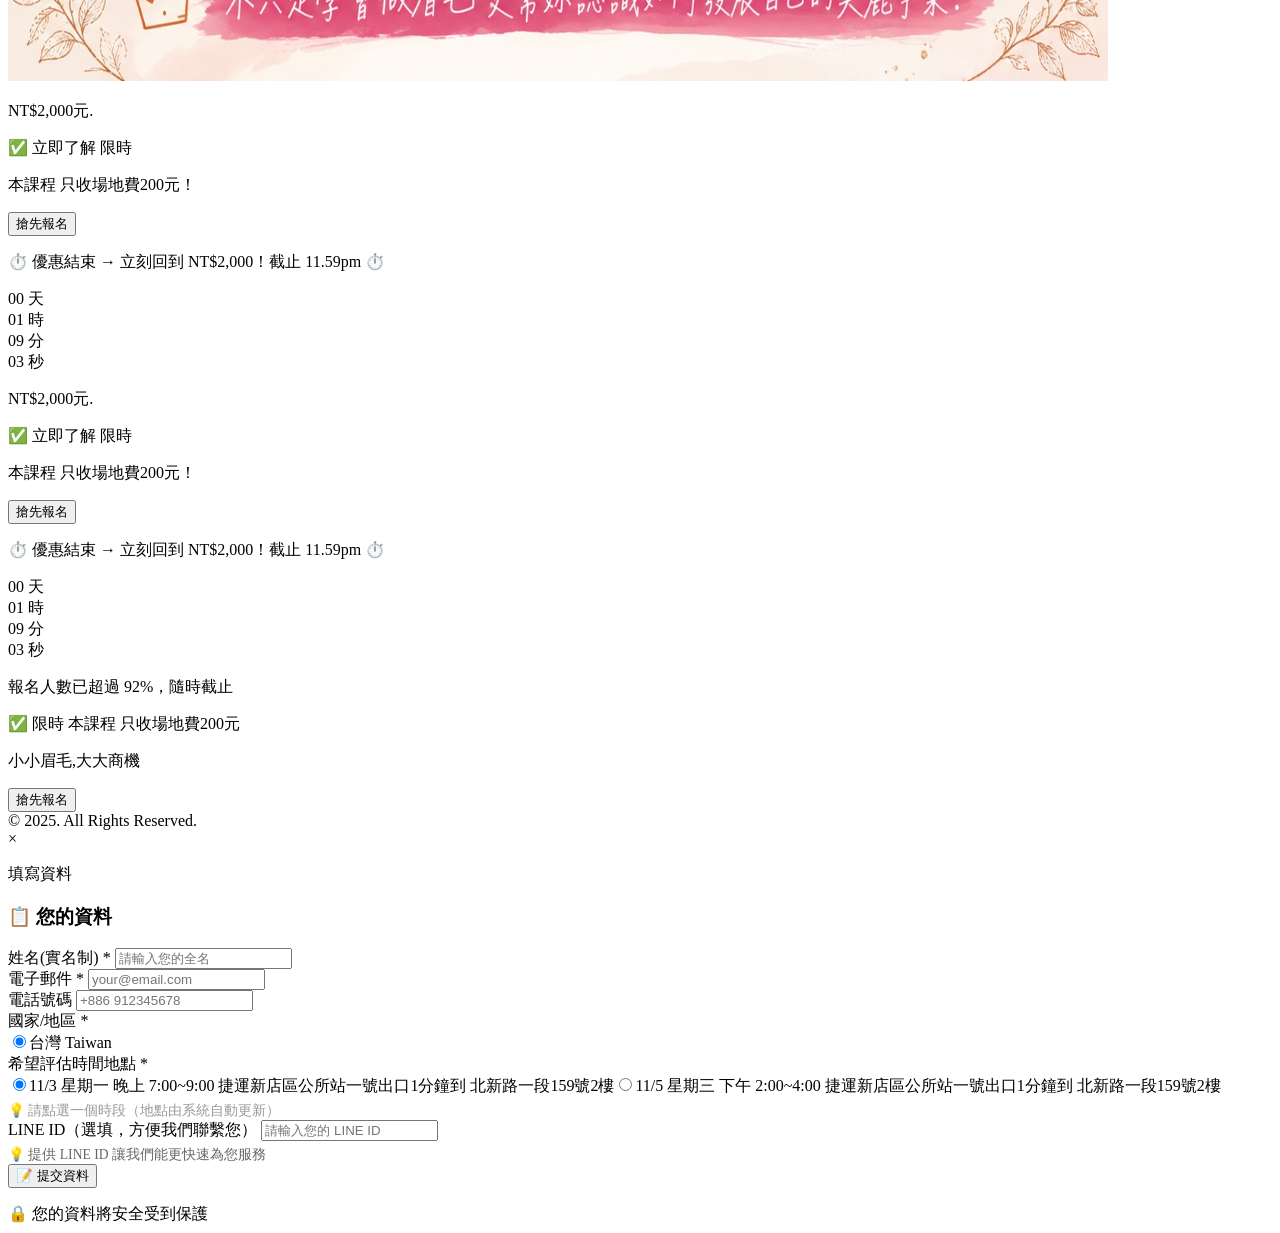
==== commit 95bcdbe5: "Rebrand the sales page and emails to 小小眉毛,大大商機. Refresh the hero images and keep both countdown time" ====
--- a/index.html
+++ b/index.html
@@ -3,38 +3,38 @@
 <head>
     <meta charset="UTF-8">
     <meta name="viewport" content="width=device-width, initial-scale=1.0">
-    <title>尋找接班人:法拍+包租代管</title>
+    <title>小小眉毛,大大商機</title>
     
     <!-- Open Graph / 社交媒體分享預覽 - LINE專用優化 -->
     <meta property="og:type" content="website">
-    <meta property="og:title" content="靠法拍獲利數倍 月月發生">
-    <meta property="og:description" content="安全獲利 翻身致富">
+    <meta property="og:title" content="小小眉毛,大大商機">
+    <meta property="og:description" content="小小眉毛,大大商機">
     <meta property="og:url" content="https://serene-paprenjak-ebb800.netlify.app/">
-    <meta property="og:image" content="https://serene-paprenjak-ebb800.netlify.app/data/m.jpg?v=20260818">
-    <meta property="og:image:secure_url" content="https://serene-paprenjak-ebb800.netlify.app/data/m.jpg?v=20260818">
+    <meta property="og:image" content="https://serene-paprenjak-ebb800.netlify.app/data/m.jpg?v=20261023">
+    <meta property="og:image:secure_url" content="https://serene-paprenjak-ebb800.netlify.app/data/m.jpg?v=20261023">
     <meta property="og:image:type" content="image/jpeg">
     <meta property="og:image:width" content="1100">
     <meta property="og:image:height" content="1000">
-    <meta property="og:image:alt" content="靠法拍獲利數倍 月月發生">
+    <meta property="og:image:alt" content="小小眉毛,大大商機">
     
     <!-- LINE專用優化 -->
     <meta name="line:card" content="summary_large_image">
-    <meta property="og:title" content="靠法拍獲利數倍 月月發生">
-    <meta property="og:description" content="安全獲利 翻身致富">
-    <meta name="line:image" content="https://serene-paprenjak-ebb800.netlify.app/data/m.jpg?v=20260818">
+    <meta property="og:title" content="小小眉毛,大大商機">
+    <meta property="og:description" content="小小眉毛,大大商機">
+    <meta name="line:image" content="https://serene-paprenjak-ebb800.netlify.app/data/m.jpg?v=20261023">
     
     <!-- Twitter Card -->
     <meta name="twitter:card" content="summary_large_image">
-    <meta property="og:title" content="靠法拍獲利數倍 月月發生">
-    <meta property="og:description" content="安全獲利 翻身致富">
-    <meta name="twitter:image" content="https://serene-paprenjak-ebb800.netlify.app/data/m.jpg?v=20260818">
+    <meta property="og:title" content="小小眉毛,大大商機">
+    <meta property="og:description" content="小小眉毛,大大商機">
+    <meta name="twitter:image" content="https://serene-paprenjak-ebb800.netlify.app/data/m.jpg?v=20261023">
     
     <!-- Canonical URL -->
     <link rel="canonical" href="https://serene-paprenjak-ebb800.netlify.app/">
     
     <!-- Additional meta tags for better social media recognition -->
-    <meta property="og:title" content="靠法拍獲利數倍 月月發生">
-    <meta property="og:description" content="安全獲利 翻身致富">
+    <meta property="og:title" content="小小眉毛,大大商機">
+    <meta property="og:description" content="小小眉毛,大大商機">
     
     <link rel="stylesheet" href="styles.css">
     
@@ -66,76 +66,51 @@
     <div class="hero-image-section">
         <div class="hero-image-wrapper">
             <div class="hero-image-frame">
-                <img src="data/top.jpg" alt="培訓法拍接班人" class="hero-top-image clickable-image" loading="lazy" width="1100" height="1000" onclick="openModal()" style="cursor: pointer;" title="點擊報名">
+                <img src="data/top.jpg?v=20261023" alt="小小眉毛,大大商機" class="hero-top-image clickable-image" loading="lazy" width="1100" height="1000" onclick="openModal()" style="cursor: pointer;" title="點擊報名">
             </div>
         </div>
     </div>
     <!--
     <div class="hero-image-section">
         <div class="hero-image-wrapper">
-            <img src="data/top1.jpg" alt="培訓法拍接班人" class="hero-top-image" loading="lazy" width="1100" height="1000">
+            <img src="data/top1.jpg?v=20261023" alt="小小眉毛,大大商機" class="hero-top-image" loading="lazy" width="1100" height="1000">
         </div>
     </div>
     -->
     <div class="hero-image-section">
         <div class="hero-image-wrapper">
-            <img src="data/top1.jpg" alt="培訓法拍接班人" class="hero-top-image" loading="lazy" width="1100" height="1000">
-        </div>
-    </div>
-    <div class="hero-image-section">
-        <div class="hero-image-wrapper">
-            <img src="data/top2.jpg" alt="培訓法拍接班人" class="hero-top-image" loading="lazy" width="1100" height="1000">
-        </div>
-    </div>
-    <div class="hero-image-section">
-        <div class="hero-image-wrapper">
-            <img src="data/top3.jpg" alt="培訓法拍接班人" class="hero-top-image" loading="lazy" width="1100" height="1000">
-        </div>
-    </div>
-    <div class="hero-image-section">
-        <div class="hero-image-wrapper">
-            <img src="data/top4.jpg" alt="培訓法拍接班人" class="hero-top-image" loading="lazy" width="1100" height="1000">
-        </div>
-    </div>
-    <div class="hero-image-section">
-        <div class="hero-image-wrapper">
-            <img src="data/top5.jpg" alt="培訓法拍接班人" class="hero-top-image" loading="lazy" width="1100" height="1000">
-        </div>
-    </div>
-    <div class="hero-image-section">
-        <div class="hero-image-wrapper">
-            <img src="data/top6.jpg" alt="培訓法拍接班人" class="hero-top-image" loading="lazy" width="1100" height="1000">
-        </div>
-    </div>
-    <div class="hero-image-section">
-        <div class="hero-image-wrapper">
-            <img src="data/top7.jpg" alt="培訓法拍接班人" class="hero-top-image" loading="lazy" width="1100" height="1000">
-        </div>
-    </div>
-    <div class="hero-image-section">
-        <div class="hero-image-wrapper">
-            <img src="data/top8.jpg" alt="培訓法拍接班人" class="hero-top-image" loading="lazy" width="1100" height="1000">
-        </div>
-    </div>
-    <div class="hero-image-section"></div>
-        <div class="hero-image-wrapper">
-            <img src="data/top9.jpg" alt="培訓法拍接班人" class="hero-top-image" loading="lazy" width="1100" height="530">
-        </div>
-    </div>
-    <div class="hero-image-section"></div>
-        <div class="hero-image-wrapper">
-            <img src="data/top10.jpg" alt="培訓法拍接班人" class="hero-top-image" loading="lazy" width="1100" height="530">
-        </div>
-    </div>
-    <div class="hero-image-section"></div>
-        <div class="hero-image-wrapper">
-            <img src="data/top11.jpg" alt="培訓法拍接班人" class="hero-top-image" loading="lazy" width="1100" height="530">
-        </div>
-    </div>
-    <div class="hero-image-section"></div>
-        <div class="hero-image-wrapper">
-            <img src="data/top12.jpg" alt="培訓法拍接班人" class="hero-top-image" loading="lazy" width="1100" height="530">
-        </div>  
+            <img src="data/top1.jpg?v=20261023" alt="小小眉毛,大大商機" class="hero-top-image" loading="lazy" width="1100" height="1000">
+        </div>
+    </div>
+    <div class="hero-image-section">
+        <div class="hero-image-wrapper">
+            <img src="data/top2.jpg?v=20261023" alt="小小眉毛,大大商機" class="hero-top-image" loading="lazy" width="1100" height="1000">
+        </div>
+    </div>
+    <div class="hero-image-section">
+        <div class="hero-image-wrapper">
+            <img src="data/top3.jpg?v=20261023" alt="小小眉毛,大大商機" class="hero-top-image" loading="lazy" width="1100" height="1000">
+        </div>
+    </div>
+    <div class="hero-image-section">
+        <div class="hero-image-wrapper">
+            <img src="data/top4.jpg?v=20261023" alt="小小眉毛,大大商機" class="hero-top-image" loading="lazy" width="1100" height="1000">
+        </div>
+    </div>
+    <div class="hero-image-section">
+        <div class="hero-image-wrapper">
+            <img src="data/top5.jpg?v=20261023" alt="小小眉毛,大大商機" class="hero-top-image" loading="lazy" width="1100" height="1000">
+        </div>
+    </div>
+    <div class="hero-image-section">
+        <div class="hero-image-wrapper">
+            <img src="data/top6.jpg?v=20261023" alt="小小眉毛,大大商機" class="hero-top-image" loading="lazy" width="1100" height="1000">
+        </div>
+    </div>
+    <div class="hero-image-section">
+        <div class="hero-image-wrapper">
+            <img src="data/top7.jpg?v=20261023" alt="小小眉毛,大大商機" class="hero-top-image" loading="lazy" width="1100" height="1000">
+        </div>
     </div>
     <!-- Hero Section -->
     <section class="hero-section">
@@ -182,126 +157,55 @@
             </div>
         </div>
     </section>
-    <div class="hero-image-section"></div>
-        <div class="hero-image-wrapper">
-            <img src="data/top13.jpg" alt="培訓法拍接班人" class="hero-top-image" loading="lazy" width="1100" height="530">
-        </div>
-    </div>
-    <div class="hero-image-section"></div>
-        <div class="hero-image-wrapper">
-            <img src="data/top14.jpg" alt="培訓法拍接班人" class="hero-top-image" loading="lazy" width="1100" height="530">
-        </div>
-    </div>
-    <div class="hero-image-section"></div>
-        <div class="hero-image-wrapper">
-            <img src="data/top15.jpg" alt="培訓法拍接班人" class="hero-top-image" loading="lazy" width="1100" height="530">
-        </div>
-    </div>
-    <div class="hero-image-section"></div>
-        <div class="hero-image-wrapper">
-            <img src="data/top16.jpg" alt="培訓法拍接班人" class="hero-top-image" loading="lazy" width="1100" height="530">
-        </div>
-    </div>
-    <div class="hero-image-section"></div>
-        <div class="hero-image-wrapper">
-            <img src="data/top17.jpg" alt="培訓法拍接班人" class="hero-top-image" loading="lazy" width="1100" height="530">
-        </div>
-    </div>
-    <div class="hero-image-section"></div>
-        <div class="hero-image-wrapper">
-            <img src="data/top18.jpg" alt="培訓法拍接班人" class="hero-top-image" loading="lazy" width="1100" height="530">
-        </div>
-    </div>
-    <div class="hero-image-section"></div>
-        <div class="hero-image-wrapper">
-            <img src="data/top19.jpg" alt="培訓法拍接班人" class="hero-top-image" loading="lazy" width="1100" height="530">
-        </div>
-    </div>
-    <div class="hero-image-section"></div>
-        <div class="hero-image-wrapper">
-            <img src="data/top20.jpg" alt="培訓法拍接班人" class="hero-top-image" loading="lazy" width="1100" height="530">
-        </div>
-    </div>
-    <div class="hero-image-section"></div>
-        <div class="hero-image-wrapper">
-            <img src="data/top21.jpg" alt="培訓法拍接班人" class="hero-top-image" loading="lazy" width="1100" height="530">
-        </div>
-    </div>
-    <div class="hero-image-section"></div>
-        <div class="hero-image-wrapper">
-            <img src="data/top22.jpg" alt="培訓法拍接班人" class="hero-top-image" loading="lazy" width="1100" height="530">
-        </div>
-    </div>
-    <div class="hero-image-section"></div>  
-        <div class="hero-image-wrapper">
-            <img src="data/top23.jpg" alt="培訓法拍接班人" class="hero-top-image" loading="lazy" width="1100" height="530">
-        </div>
-    </div>
-    <div class="hero-image-section"></div>
-        <div class="hero-image-wrapper">
-            <img src="data/top24.jpg" alt="培訓法拍接班人" class="hero-top-image" loading="lazy" width="1100" height="530">
-        </div>
-    </div>
-    
-    <div class="hero-image-section"></div>
-        <div class="hero-image-wrapper">
-            <img src="data/top25.jpg" alt="培訓法拍接班人" class="hero-top-image" loading="lazy" width="1100" height="530">
-        </div>
-    </div>
-    <div class="hero-image-section"></div>
-        <div class="hero-image-wrapper">
-            <img src="data/top26.jpg" alt="培訓法拍接班人" class="hero-top-image" loading="lazy" width="1100" height="530">
-        </div>
-    </div>
     <!--
     <div class="hero-image-section"></div>
         <div class="hero-image-wrapper">
-            <img src="data/top27.jpg" alt="培訓法拍接班人" class="hero-top-image" loading="lazy" width="1100" height="530">
-        </div>
-    </div>
-    <div class="hero-image-section"></div>
-        <div class="hero-image-wrapper">
-            <img src="data/top28.jpg" alt="培訓法拍接班人" class="hero-top-image" loading="lazy" width="1100" height="530">
-        </div>
-    </div>
-    <div class="hero-image-section"></div>
-        <div class="hero-image-wrapper">
-            <img src="data/top29.jpg" alt="培訓法拍接班人" class="hero-top-image" loading="lazy" width="1100" height="530">
-        </div>
-    </div>
-    <div class="hero-image-section"></div>
-        <div class="hero-image-wrapper">
-            <img src="data/top30.jpg" alt="培訓法拍接班人" class="hero-top-image" loading="lazy" width="1100" height="530">
-        </div>
-    </div>
-    <div class="hero-image-section"></div>
-        <div class="hero-image-wrapper">
-            <img src="data/top31.jpg" alt="培訓法拍接班人" class="hero-top-image" loading="lazy" width="1100" height="530">
+            <img src="data/top27.jpg?v=20261023" alt="小小眉毛,大大商機" class="hero-top-image" loading="lazy" width="1100" height="530">
+        </div>
+    </div>
+    <div class="hero-image-section"></div>
+        <div class="hero-image-wrapper">
+            <img src="data/top28.jpg?v=20261023" alt="小小眉毛,大大商機" class="hero-top-image" loading="lazy" width="1100" height="530">
+        </div>
+    </div>
+    <div class="hero-image-section"></div>
+        <div class="hero-image-wrapper">
+            <img src="data/top29.jpg?v=20261023" alt="小小眉毛,大大商機" class="hero-top-image" loading="lazy" width="1100" height="530">
+        </div>
+    </div>
+    <div class="hero-image-section"></div>
+        <div class="hero-image-wrapper">
+            <img src="data/top30.jpg?v=20261023" alt="小小眉毛,大大商機" class="hero-top-image" loading="lazy" width="1100" height="530">
+        </div>
+    </div>
+    <div class="hero-image-section"></div>
+        <div class="hero-image-wrapper">
+            <img src="data/top31.jpg?v=20261023" alt="小小眉毛,大大商機" class="hero-top-image" loading="lazy" width="1100" height="530">
         </div>
     </div>  
     <div class="hero-image-section"></div>
         <div class="hero-image-wrapper">
-            <img src="data/top23.png" alt="培訓法拍接班人" class="hero-top-image" loading="lazy" width="1100" height="530">
-        </div>
-    </div>
-    <div class="hero-image-section"></div>
-        <div class="hero-image-wrapper">
-            <img src="data/top24.png" alt="培訓法拍接班人" class="hero-top-image" loading="lazy" width="1100" height="530">
+            <img src="data/top23.png?v=20261023" alt="小小眉毛,大大商機" class="hero-top-image" loading="lazy" width="1100" height="530">
+        </div>
+    </div>
+    <div class="hero-image-section"></div>
+        <div class="hero-image-wrapper">
+            <img src="data/top24.png?v=20261023" alt="小小眉毛,大大商機" class="hero-top-image" loading="lazy" width="1100" height="530">
         </div>  
     </div>
     <div class="hero-image-section"></div>
         <div class="hero-image-wrapper">
-            <img src="data/top25.png" alt="培訓法拍接班人" class="hero-top-image" loading="lazy" width="1100" height="530">
-        </div>
-    </div>
-    <div class="hero-image-section"></div>
-        <div class="hero-image-wrapper">
-            <img src="data/top26.png" alt="培訓法拍接班人" class="hero-top-image" loading="lazy" width="1100" height="530">
-        </div>
-    </div>
-    <div class="hero-image-section"></div>
-        <div class="hero-image-wrapper">
-            <img src="data/top27.png" alt="培訓法拍接班人" class="hero-top-image" loading="lazy" width="1100" height="530">
+            <img src="data/top25.png?v=20261023" alt="小小眉毛,大大商機" class="hero-top-image" loading="lazy" width="1100" height="530">
+        </div>
+    </div>
+    <div class="hero-image-section"></div>
+        <div class="hero-image-wrapper">
+            <img src="data/top26.png?v=20261023" alt="小小眉毛,大大商機" class="hero-top-image" loading="lazy" width="1100" height="530">
+        </div>
+    </div>
+    <div class="hero-image-section"></div>
+        <div class="hero-image-wrapper">
+            <img src="data/top27.png?v=20261023" alt="小小眉毛,大大商機" class="hero-top-image" loading="lazy" width="1100" height="530">
         </div>
     </div>                                              
     --> 
@@ -325,7 +229,7 @@
                         <p>我就問你，你辛苦拍片，是為了增加客戶，還是吸引同行？</p>
                     </div>
                     <div class="note-cta">
-                        <p class="note-title">歡迎來聽我的 2 小時「培訓法拍接班人」體驗課</p>
+                        <p class="note-title">歡迎來聽我的 2 小時「小小眉毛,大大商機」體驗課</p>
                         <p>在體驗課，我還會分享：</p>
                         <p class="note-bullet">- 真實分析我的成功案例，讓你了解網路陌生開發操盤邏輯。</p>
                     </div>
@@ -389,11 +293,11 @@
             <p class="video-instruction" data-i18n="video-instruction">🔊 確保你打開聲音，等待影片載入...</p>
             <div class="video-wrapper">
                 <video id="mainVideo" width="100%" height="100%" controls controlsList="nodownload" autoplay muted loop playsinline style="border: none;">
-                    <source src="data/IG6.mp4" type="video/mp4">
+                    <source src="data/IG6.mp4?v=20261023" type="video/mp4">
                     您的瀏覽器不支援影片播放。
                 </video>
             </div>
-            <img src="data/top2.png" alt="培訓法拍接班人" class="video-below-image" loading="lazy" width="1200" height="530">
+            <img src="data/top2.png?v=20261023" alt="小小眉毛,大大商機" class="video-below-image" loading="lazy" width="1200" height="530">
         </div>
     </section>
 
@@ -450,7 +354,7 @@
                         <p>3. 業務人員：保險、理專、房仲、汽車、直銷</p> 
                         <p>共通點是都需要流量，才有業績。</p>
                         <p>以前找新客，可以下廣告；但廣告是競價機制，只會越來越貴，有發現嗎？</p>
-                        <p>所以你一定要來培訓法拍接班人。</p>
+                        <p>所以你一定要來小小眉毛,大大商機。</p>
                         <p>穩定高收入的實際操盤分享，等你來學。</p>
                     </div>
                     <div class="note-action">
@@ -467,22 +371,22 @@
         <div class="container">
             <div class="cases-grid">
                 <div class="case-card">
-                    <img src="data/1.png" alt="諮詢師案例" style="width: 100%; border-radius: 8px; margin-bottom: 15px;" loading="lazy">
+                    <img src="data/1.png?v=20261023" alt="諮詢師案例" style="width: 100%; border-radius: 8px; margin-bottom: 15px;" loading="lazy">
                     <h3>諮詢師</h3>
                     <p>發了2篇內容就有人預約諮詢課程</p>
                 </div>
                 <div class="case-card">
-                    <img src="data/2.png" alt="保險&招商案例" style="width: 100%; border-radius: 8px; margin-bottom: 15px;" loading="lazy">
+                    <img src="data/2.png?v=20261023" alt="保險&招商案例" style="width: 100%; border-radius: 8px; margin-bottom: 15px;" loading="lazy">
                     <h3>保險&招商</h3>
                     <p>說明會前一天滿席，不再靠廣告</p>
                 </div>
                 <div class="case-card">
-                    <img src="data/3.png" alt="自由工作者案例" style="width: 100%; border-radius: 8px; margin-bottom: 15px;" loading="lazy">
+                    <img src="data/3.png?v=20261023" alt="自由工作者案例" style="width: 100%; border-radius: 8px; margin-bottom: 15px;" loading="lazy">
                     <h3>自由工作者</h3>
                     <p>剛睡醒，手機跳出客戶詢問：有人要服務</p>
                 </div>
                 <div class="case-card">
-                    <img src="data/4.png" alt="教育顧問案例" style="width: 100%; border-radius: 8px; margin-bottom: 15px;" loading="lazy">
+                    <img src="data/4.png?v=20261023" alt="教育顧問案例" style="width: 100%; border-radius: 8px; margin-bottom: 15px;" loading="lazy">
                     <h3>教育顧問</h3>
                     <p>使用一周後，十幾個家長帶孩子來上體驗課</p>
                 </div>
@@ -496,7 +400,7 @@
             <p class="urgency-badge" data-i18n="urgency-badge">報名人數已超過 92%，隨時截止</p>
             <div class="pricing">
                 <p class="current-price" data-i18n="mid-cta-current">✅ 限時 本課程 只收場地費200元</p>
-                <p class="current-price"><span class="highlight" data-i18n="highlight">培訓法拍接班人</span></p>
+                <p class="current-price"><span class="highlight" data-i18n="highlight">小小眉毛,大大商機</span></p>
             </div>
             <button class="cta-button pulse" data-i18n="cta-button">搶先報名</button>
           
@@ -591,7 +495,7 @@
         <div class="modal-content">
             <span class="close-modal">&times;</span>
             <div class="modal-header">
-                <p class="modal-subtitle" data-i18n="modal-subtitle">填寫資料，開始您的創富之旅</p>
+                <p class="modal-subtitle" data-i18n="modal-subtitle">填寫資料</p>
             </div>
             
             <div class="order-form-wrapper">
@@ -739,7 +643,7 @@
         </div>
     </div>
 
-    <script src="script.js?v=20260527" defer></script>
+    <script src="script.js?v=20261023" defer></script>
 </body>
 </html>
 
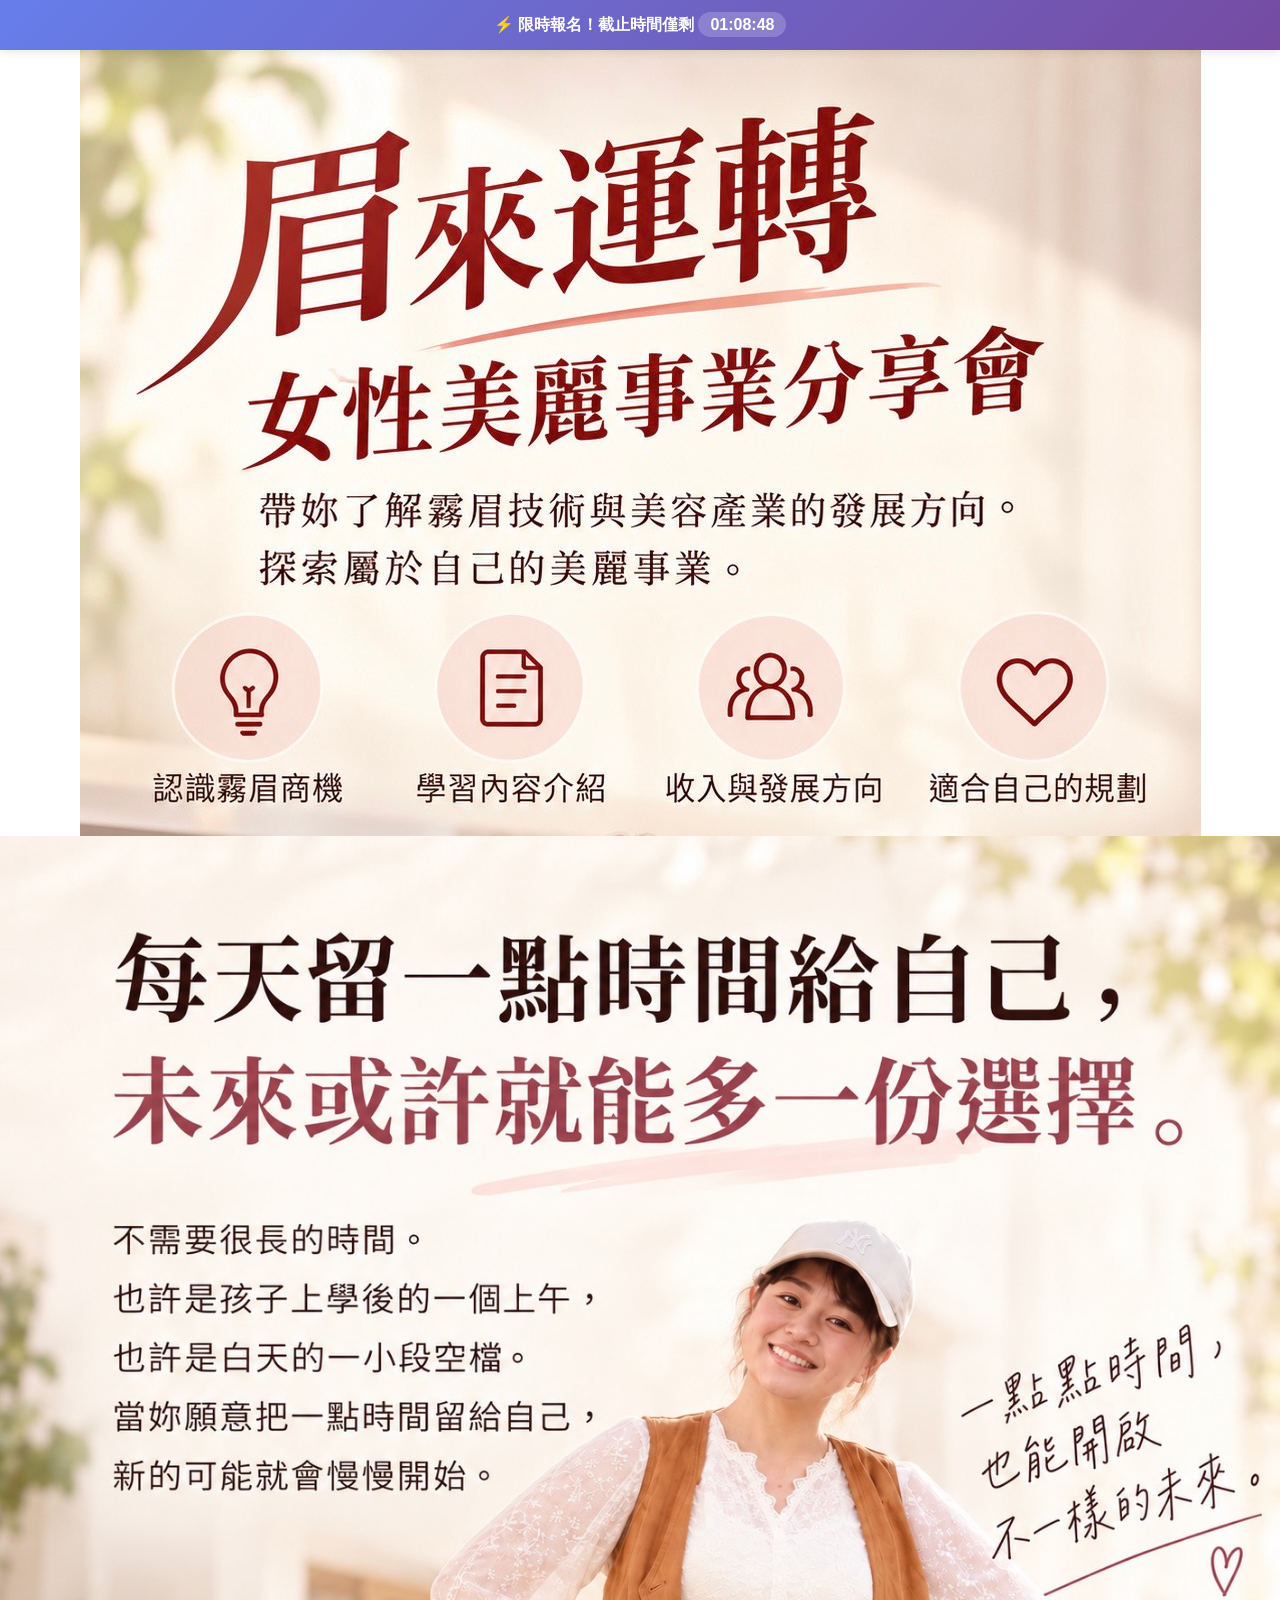
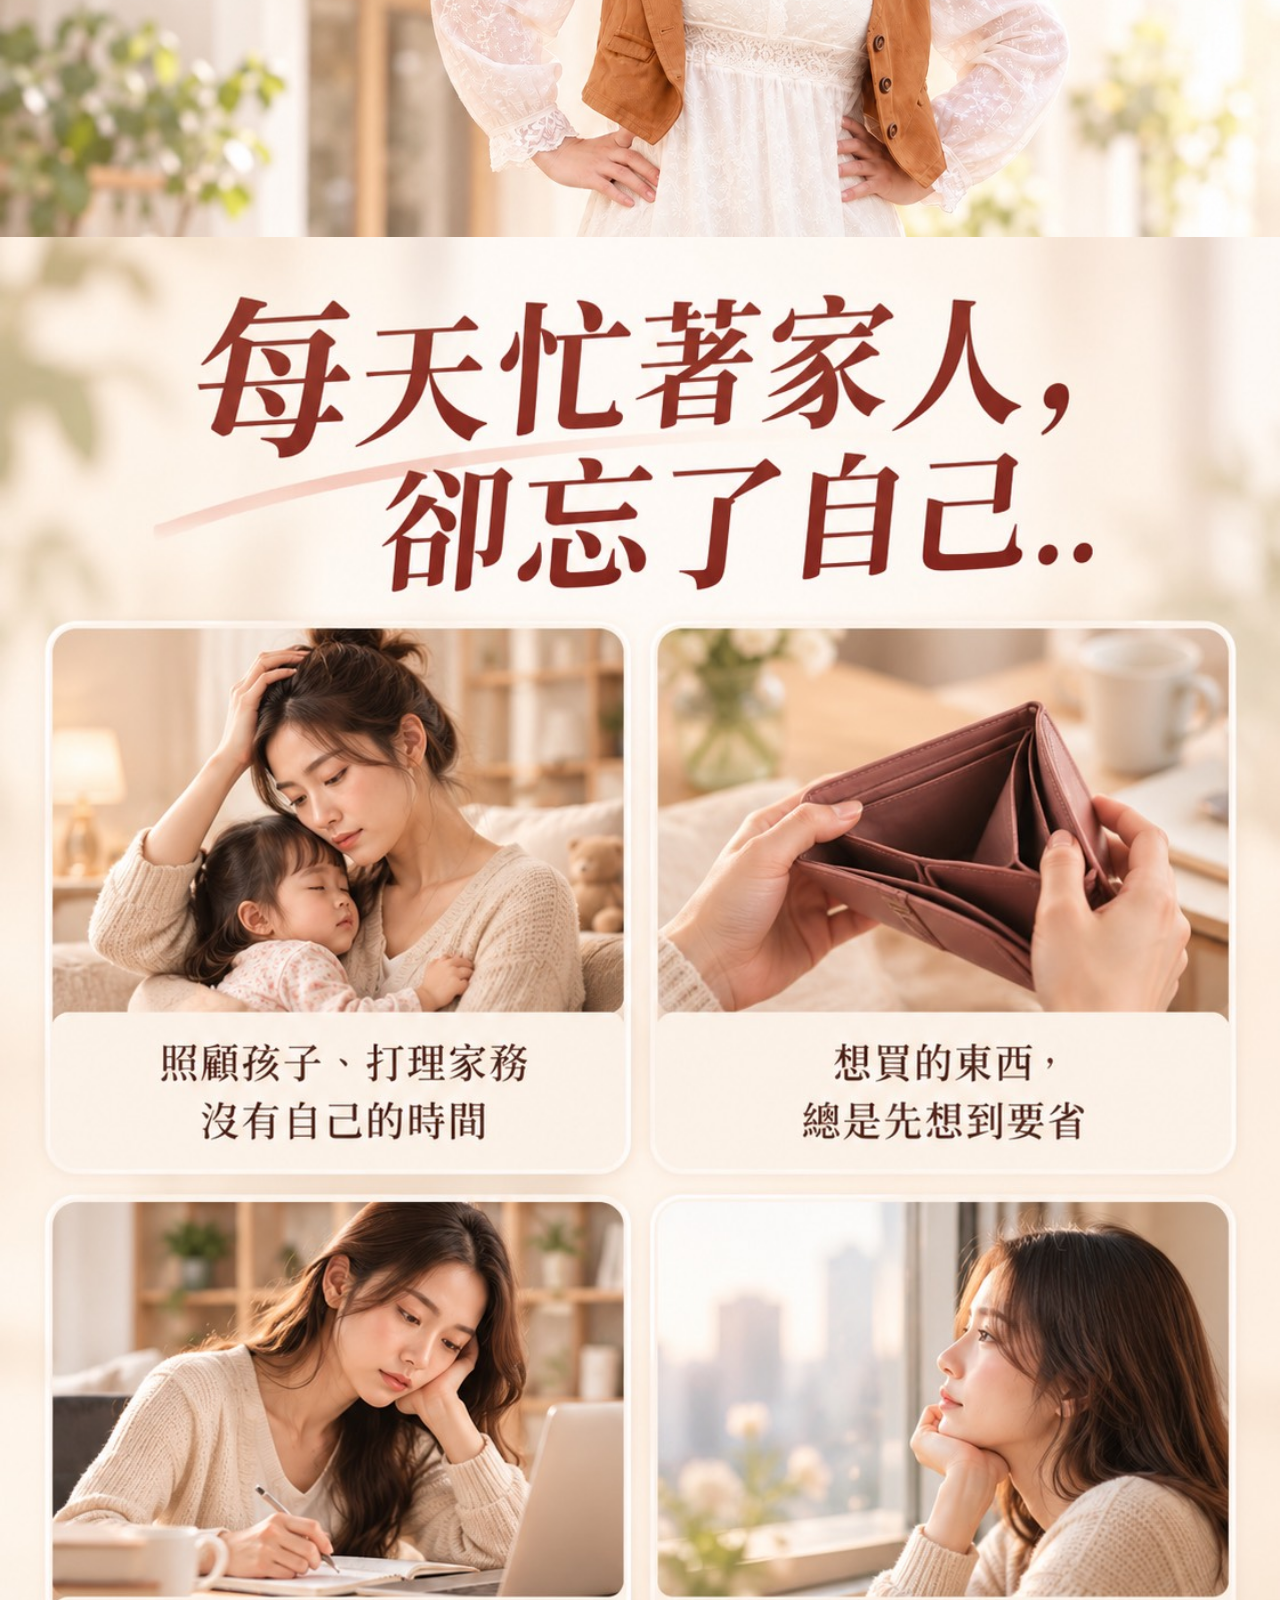
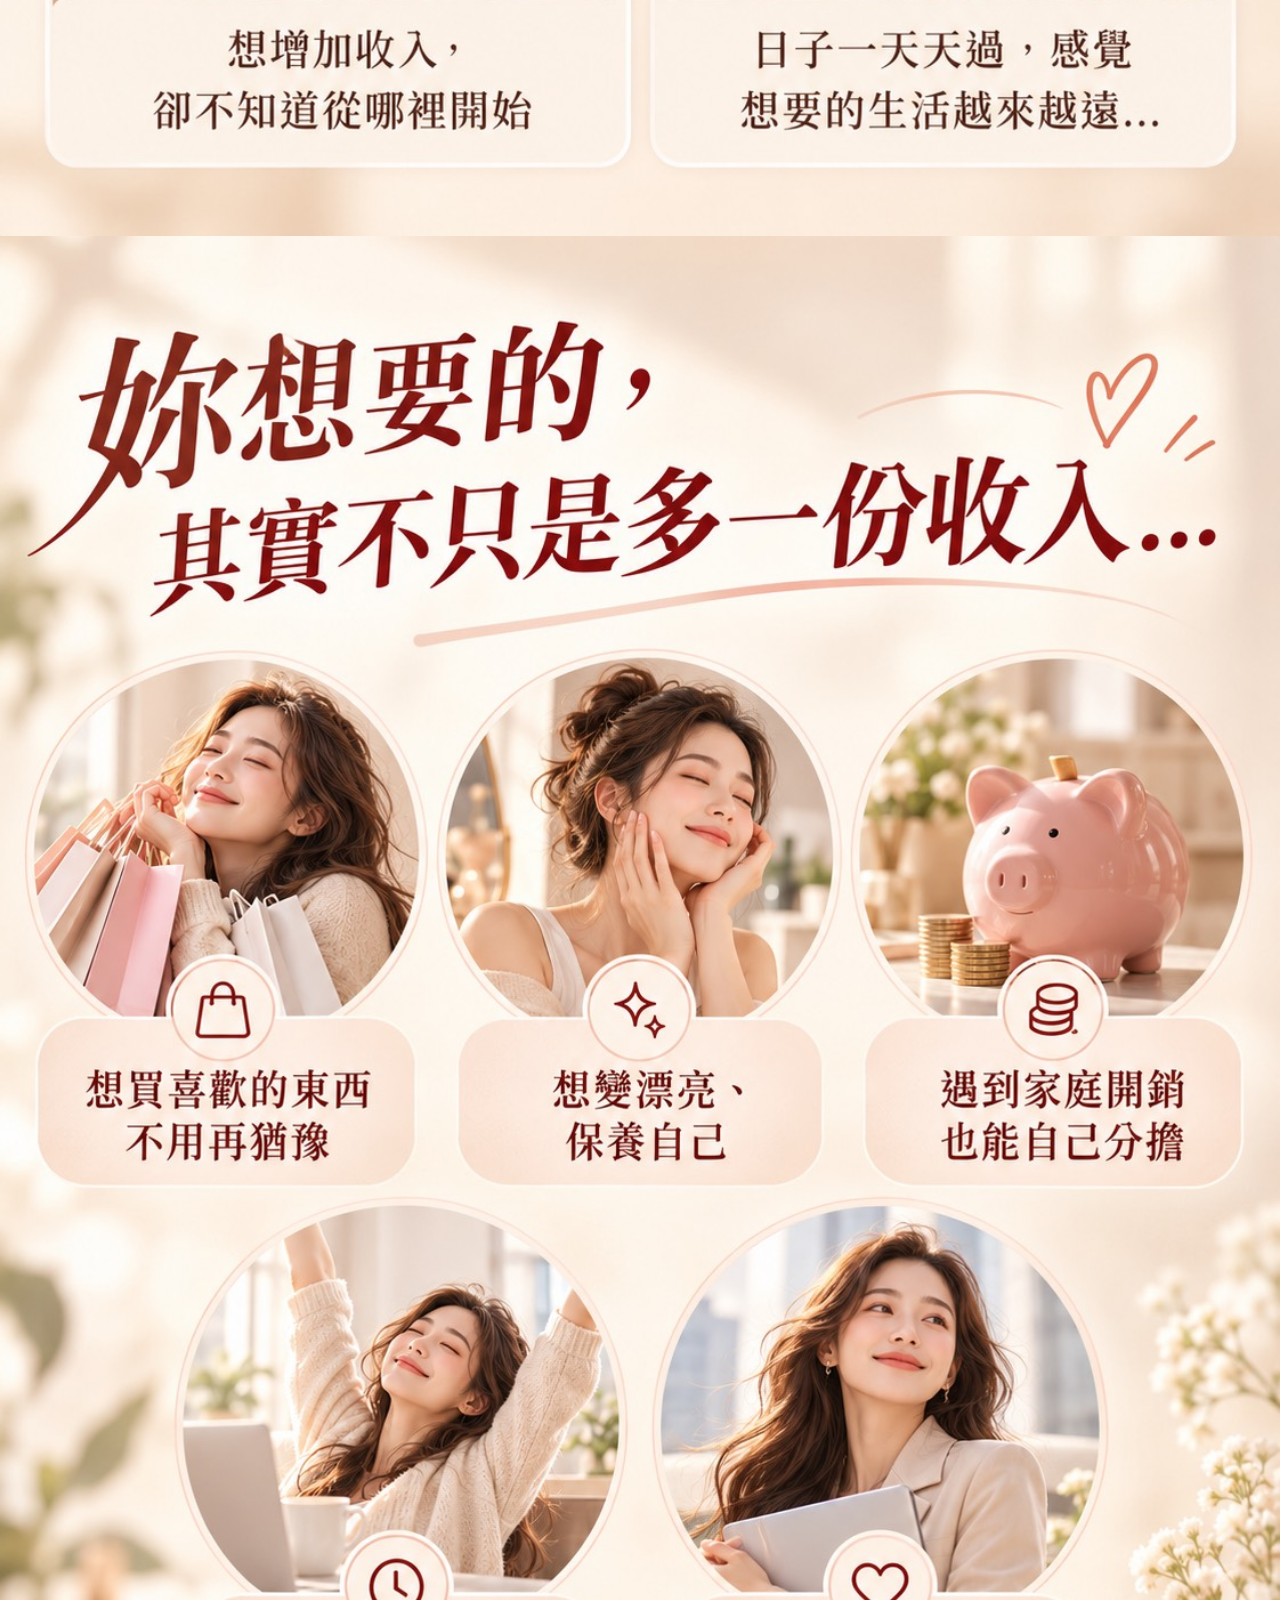
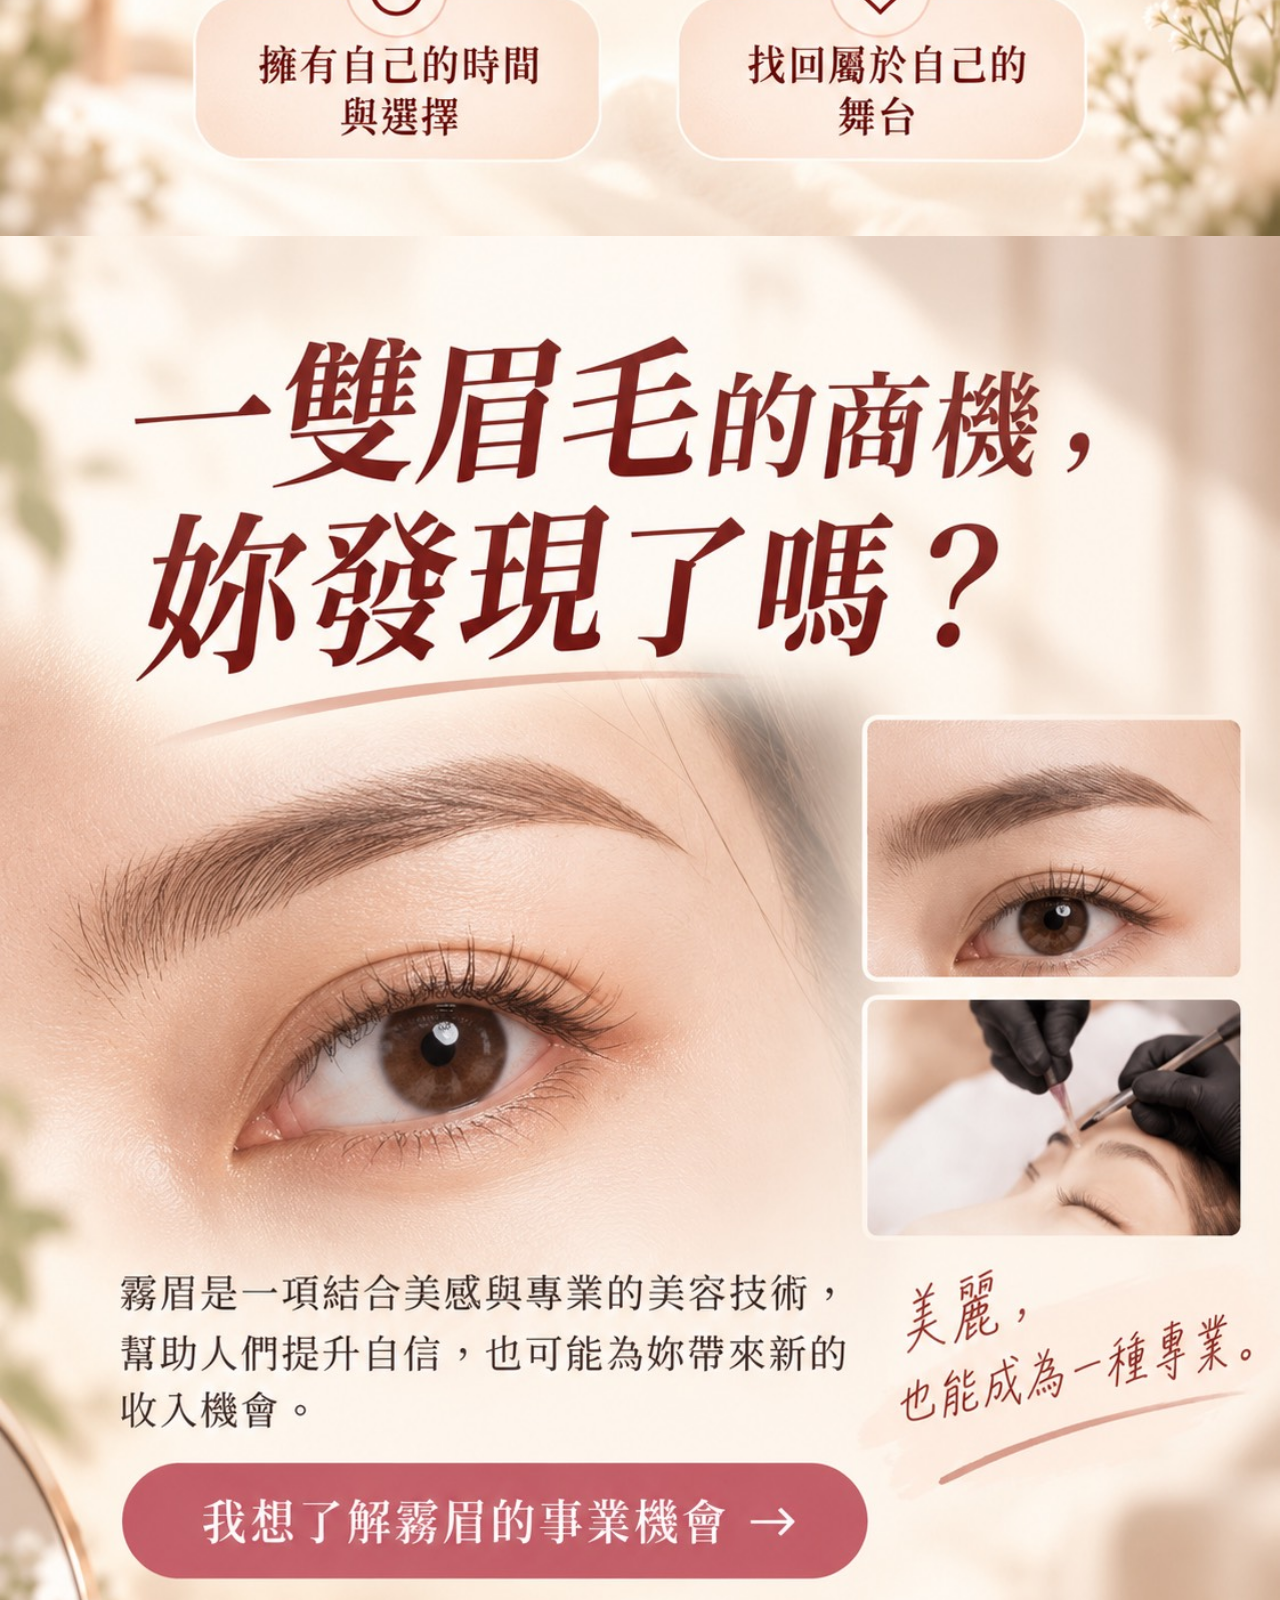
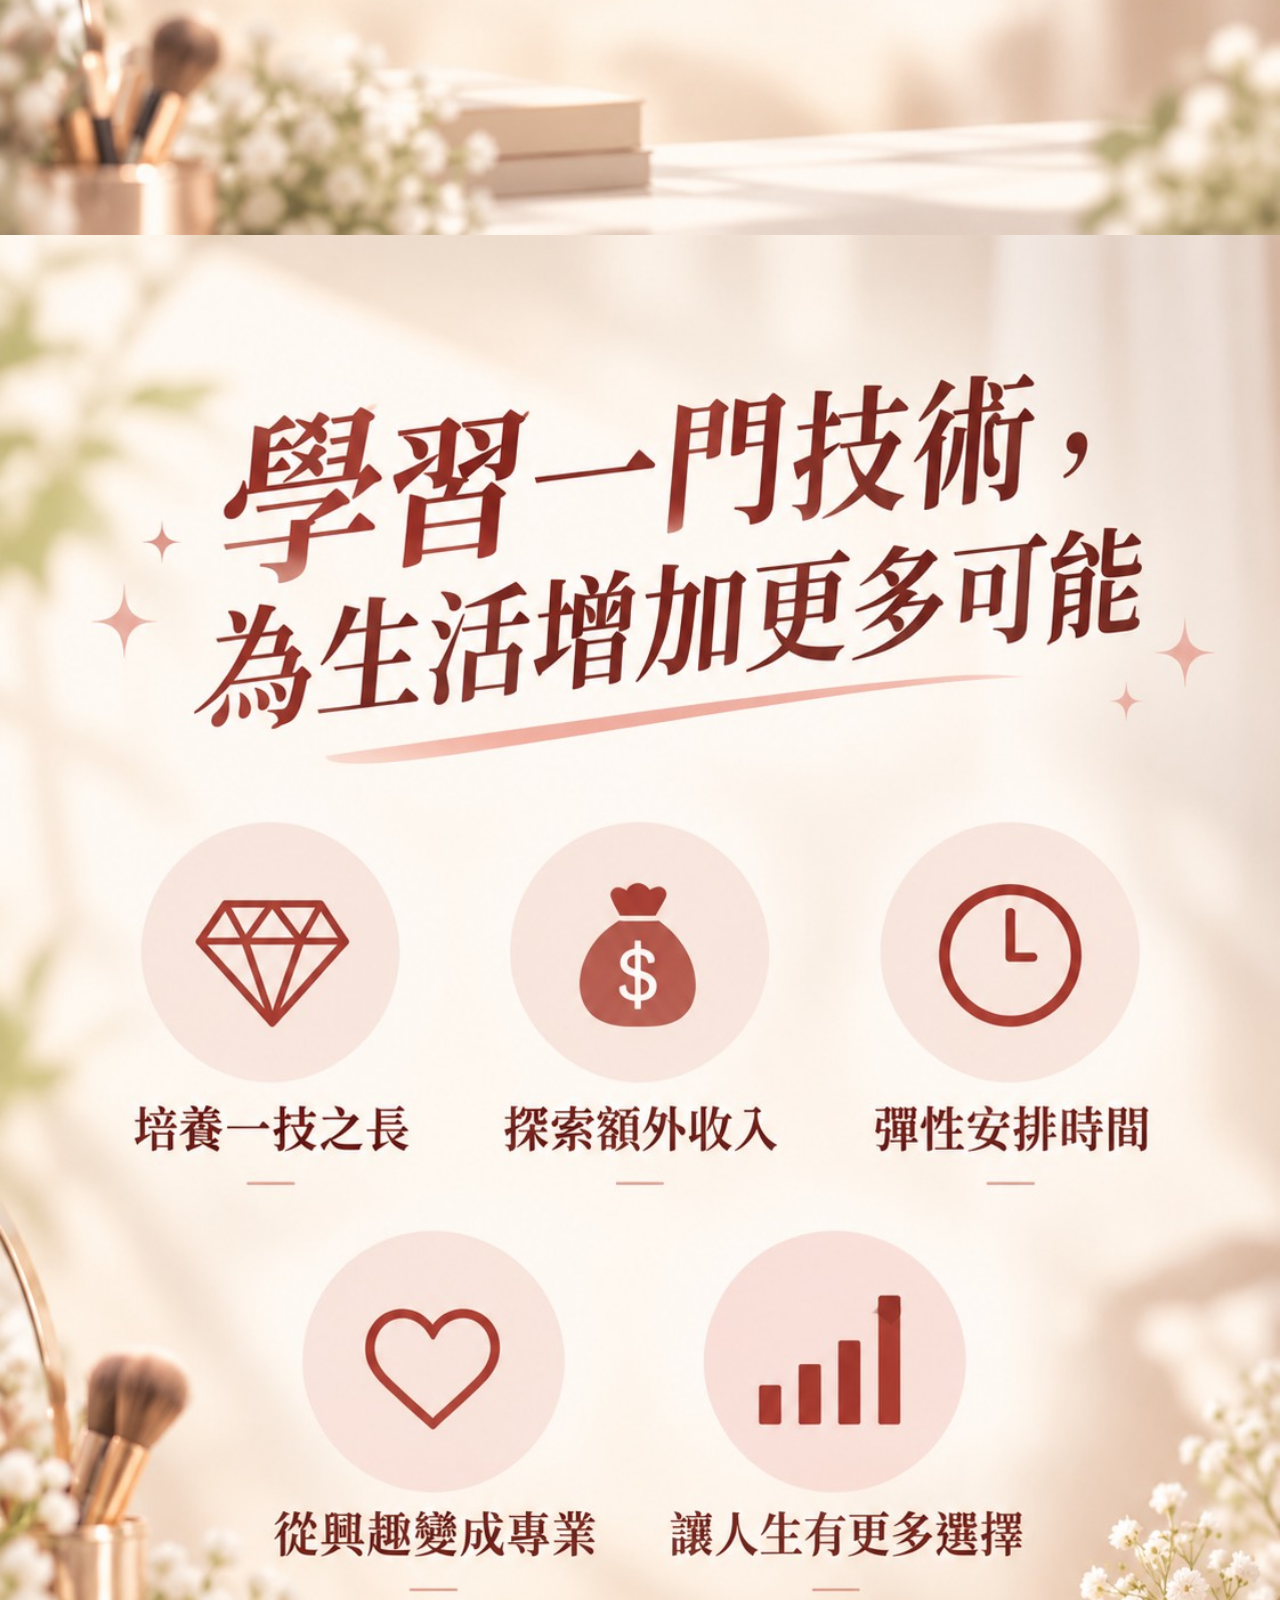
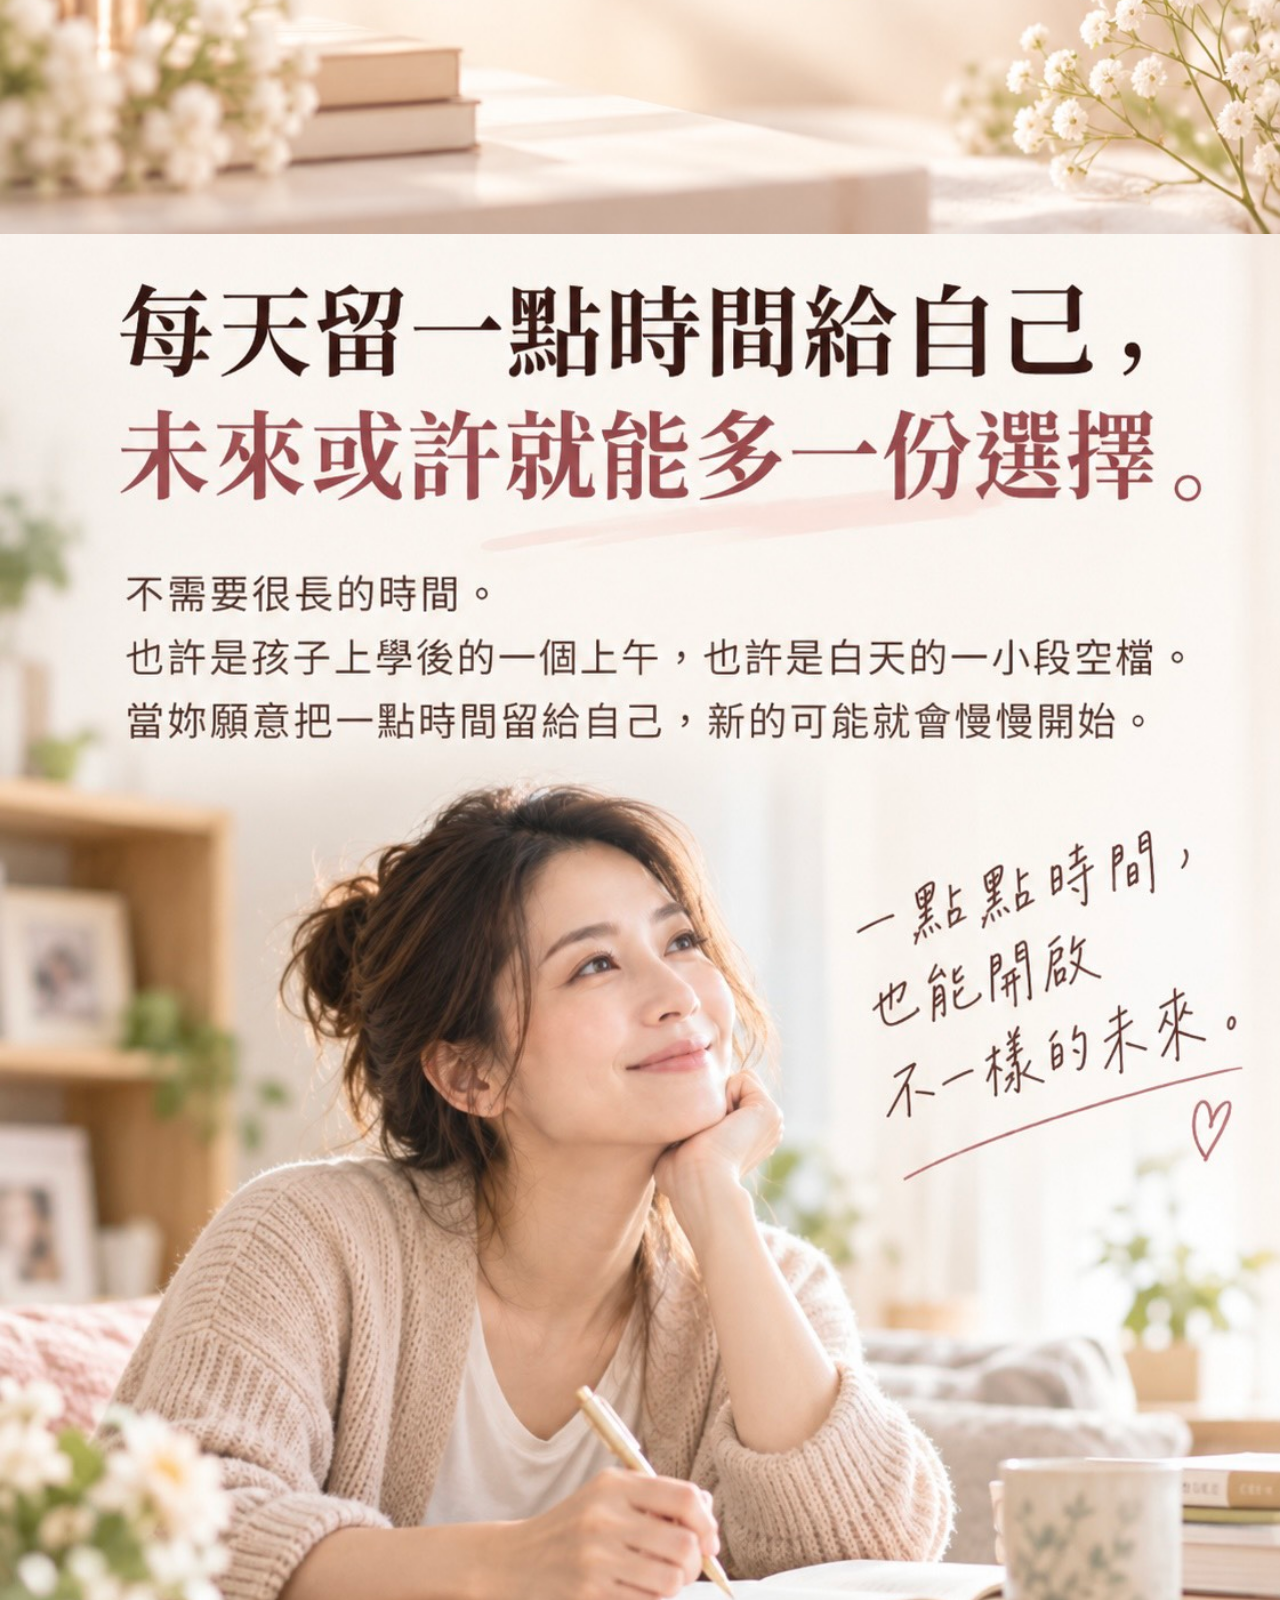
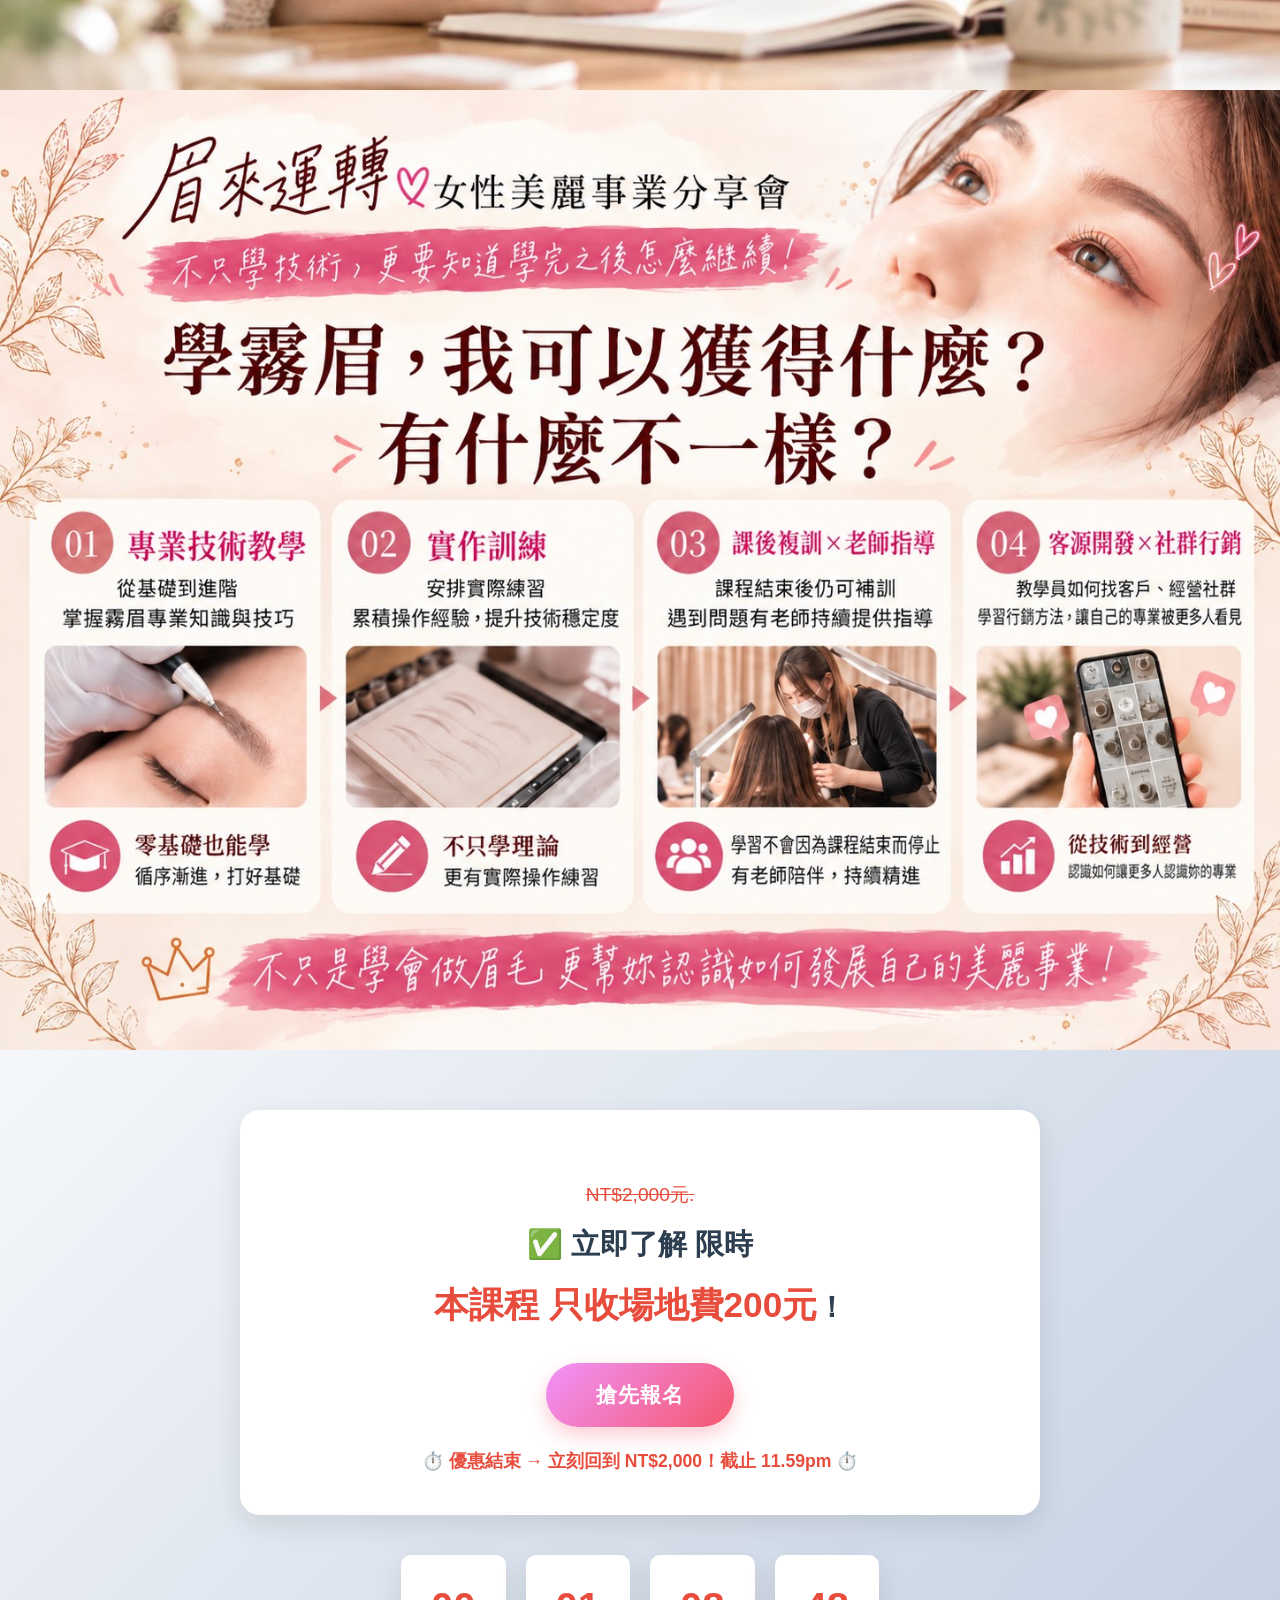
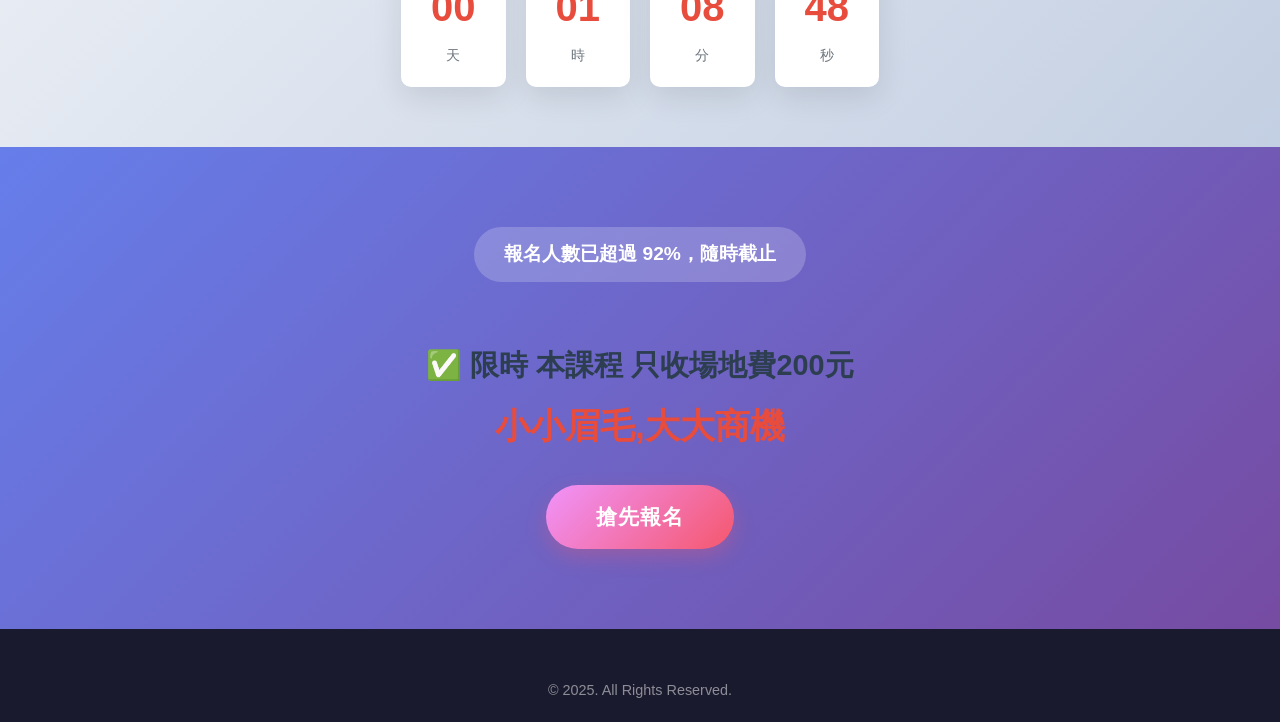
==== commit 03e62672: "Update landing page assets and LINE share preview. Trim hero images to top7, open signup from hero c" ====
--- a/index.html
+++ b/index.html
@@ -10,24 +10,24 @@
     <meta property="og:title" content="小小眉毛,大大商機">
     <meta property="og:description" content="小小眉毛,大大商機">
     <meta property="og:url" content="https://serene-paprenjak-ebb800.netlify.app/">
-    <meta property="og:image" content="https://serene-paprenjak-ebb800.netlify.app/data/m.jpg?v=20261023">
-    <meta property="og:image:secure_url" content="https://serene-paprenjak-ebb800.netlify.app/data/m.jpg?v=20261023">
+    <meta property="og:image" content="https://serene-paprenjak-ebb800.netlify.app/data/share-og.jpg?v=20261026">
+    <meta property="og:image:secure_url" content="https://serene-paprenjak-ebb800.netlify.app/data/share-og.jpg?v=20261026">
     <meta property="og:image:type" content="image/jpeg">
-    <meta property="og:image:width" content="1100">
-    <meta property="og:image:height" content="1000">
+    <meta property="og:image:width" content="1200">
+    <meta property="og:image:height" content="630">
     <meta property="og:image:alt" content="小小眉毛,大大商機">
     
     <!-- LINE專用優化 -->
     <meta name="line:card" content="summary_large_image">
     <meta property="og:title" content="小小眉毛,大大商機">
     <meta property="og:description" content="小小眉毛,大大商機">
-    <meta name="line:image" content="https://serene-paprenjak-ebb800.netlify.app/data/m.jpg?v=20261023">
+    <meta name="line:image" content="https://serene-paprenjak-ebb800.netlify.app/data/share-og.jpg?v=20261026">
     
     <!-- Twitter Card -->
     <meta name="twitter:card" content="summary_large_image">
     <meta property="og:title" content="小小眉毛,大大商機">
     <meta property="og:description" content="小小眉毛,大大商機">
-    <meta name="twitter:image" content="https://serene-paprenjak-ebb800.netlify.app/data/m.jpg?v=20261023">
+    <meta name="twitter:image" content="https://serene-paprenjak-ebb800.netlify.app/data/share-og.jpg?v=20261026">
     
     <!-- Canonical URL -->
     <link rel="canonical" href="https://serene-paprenjak-ebb800.netlify.app/">
@@ -66,7 +66,7 @@
     <div class="hero-image-section">
         <div class="hero-image-wrapper">
             <div class="hero-image-frame">
-                <img src="data/top.jpg?v=20261023" alt="小小眉毛,大大商機" class="hero-top-image clickable-image" loading="lazy" width="1100" height="1000" onclick="openModal()" style="cursor: pointer;" title="點擊報名">
+                <img src="data/top.jpg?v=20261023" alt="小小眉毛,大大商機" class="hero-top-image" loading="lazy" width="1100" height="1000">
             </div>
         </div>
     </div>
@@ -112,51 +112,6 @@
             <img src="data/top7.jpg?v=20261023" alt="小小眉毛,大大商機" class="hero-top-image" loading="lazy" width="1100" height="1000">
         </div>
     </div>
-    <!-- Hero Section -->
-    <section class="hero-section">
-        <div class="container">
-            <!--<div class="media-logos">
-                <p>Windows | macOS | Android | iOS / iPadOS| Virtual | AWS | IBM | Google | Microsoft | Apple | Amazon | Facebook | Twitter | Instagram | LinkedIn | YouTube | TikTok | </p>
-            </div>
-            
-            <h1 class="main-headline" data-i18n="main-headline">
-                別再等機會，用AI創造機會！
-            </h1>-->
-            
-            <div class="offer-box">      
-                <div class="pricing">
-                    <p class="original-price"><span data-i18n="original-price"></span><span class="strikethrough">NT$2,000元.</span></p>
-                    <p class="current-price" data-i18n="current-price">✅ 立即了解 限時</p>
-                    <p class="current-price"><span class="highlight" data-i18n="highlight">本課程 只收場地費200元</span>！</p>
-                </div>
-                
-                <button class="cta-button pulse" data-i18n="cta-button">搶先報名</button>
-                
-                <p class="urgency-text" data-i18n="urgency-text">⏱️ 優惠結束 → 立刻回到 NT$2,000！截止 11.59pm ⏱️</p>
-            </div>
-
-
-            <!-- 倒计时器 -->
-            <div class="countdown-timer">
-                <div class="timer-item">
-                    <span class="timer-value" id="days">00</span>
-                    <span class="timer-label" data-i18n="timer-days">天</span>
-                </div>
-                <div class="timer-item">
-                    <span class="timer-value" id="hours">00</span>
-                    <span class="timer-label" data-i18n="timer-hours">時</span>
-                </div>
-                <div class="timer-item">
-                    <span class="timer-value" id="minutes">00</span>
-                    <span class="timer-label" data-i18n="timer-minutes">分</span>
-                </div>
-                <div class="timer-item">
-                    <span class="timer-value" id="seconds">00</span>
-                    <span class="timer-label" data-i18n="timer-seconds">秒</span>
-                </div>
-            </div>
-        </div>
-    </section>
     <!--
     <div class="hero-image-section"></div>
         <div class="hero-image-wrapper">
@@ -643,7 +598,7 @@
         </div>
     </div>
 
-    <script src="script.js?v=20261023" defer></script>
+    <script src="script.js?v=20261026" defer></script>
 </body>
 </html>
 
--- a/styles.css
+++ b/styles.css
@@ -0,0 +1,1672 @@
+/* 全局样式重置 */
+* {
+    margin: 0;
+    padding: 0;
+    box-sizing: border-box;
+}
+
+:root {
+    --primary-color: #ff6b35;
+    --secondary-color: #f7931e;
+    --success-color: #28a745;
+    --dark-bg: #1a1a2e;
+    --light-bg: #f8f9fa;
+    --text-dark: #2c3e50;
+    --text-light: #6c757d;
+    --white: #ffffff;
+    --gradient-primary: linear-gradient(135deg, #667eea 0%, #764ba2 100%);
+    --gradient-warm: linear-gradient(135deg, #f093fb 0%, #f5576c 100%);
+    --shadow: 0 10px 30px rgba(0, 0, 0, 0.1);
+    --shadow-hover: 0 15px 40px rgba(0, 0, 0, 0.15);
+}
+
+body {
+    font-family: -apple-system, BlinkMacSystemFont, "Segoe UI", "Microsoft JhengHei", "微軟正黑體", Roboto, "Helvetica Neue", Arial, sans-serif;
+    line-height: 1.6;
+    color: var(--text-dark);
+    background-color: var(--white);
+}
+
+.container {
+    max-width: 1200px;
+    margin: 0 auto;
+    padding: 0 20px;
+}
+
+/* 顶部主视觉图 */
+.hero-image-section {
+    width: 100%;
+    background: var(--white);
+    padding: 0;
+    margin: 0;
+}
+
+.hero-image-wrapper {
+    width: 100%;
+    max-width: 100%;
+    margin: 0 auto;
+    display: flex;
+    justify-content: center;
+    align-items: center;
+}
+
+.hero-main-image {
+    width: 100%;
+    height: auto;
+    display: block;
+    object-fit: cover;
+}
+
+.hero-top-image {
+    width: 100%;
+    max-width: 100%;
+    height: auto;
+    display: block;
+    object-fit: contain;
+}
+
+.hero-top-image.clickable-image {
+    cursor: pointer;
+}
+
+/* 顶部横幅 */
+.top-banner {
+    background: var(--gradient-primary);
+    color: var(--white);
+    padding: 12px 0;
+    text-align: center;
+    font-weight: 600;
+    position: sticky;
+    top: 0;
+    z-index: 1000;
+    box-shadow: 0 2px 10px rgba(0, 0, 0, 0.1);
+}
+
+#countdown-banner {
+    background: rgba(255, 255, 255, 0.2);
+    padding: 4px 12px;
+    border-radius: 20px;
+    font-weight: 700;
+}
+
+/* Hero Section */
+.hero-section {
+    background: linear-gradient(135deg, #f5f7fa 0%, #c3cfe2 100%);
+    padding: 60px 0;
+    text-align: center;
+}
+
+.media-logos {
+    margin-bottom: 30px;
+    color: var(--text-light);
+    font-size: 14px;
+}
+
+.main-headline {
+    font-size: 2.5rem;
+    font-weight: 800;
+    color: var(--text-dark);
+    margin-bottom: 40px;
+    line-height: 1.2;
+}
+
+.offer-box {
+    background: var(--white);
+    border-radius: 20px;
+    padding: 40px;
+    max-width: 800px;
+    margin: 0 auto;
+    box-shadow: var(--shadow);
+}
+
+.features-list {
+    list-style: none;
+    text-align: left;
+    margin-bottom: 30px;
+}
+
+.features-list li {
+    padding: 12px 0;
+    font-size: 1.1rem;
+    border-bottom: 1px solid #eee;
+}
+
+.features-list li:last-child {
+    border-bottom: none;
+}
+
+.pricing {
+    margin: 30px 0;
+}
+
+.original-price {
+    font-size: 1.2rem;
+    color: var(--text-light);
+}
+
+.strikethrough {
+    color: #e74c3c;
+    text-decoration: line-through;
+}
+
+.current-price {
+    font-size: 1.8rem;
+    font-weight: 800;
+    color: var(--text-dark);
+    margin-top: 10px;
+}
+
+.highlight {
+    color: #e74c3c;
+    font-size: 2.2rem;
+}
+
+/* CTA按钮 */
+.cta-button {
+    background: var(--gradient-warm);
+    color: var(--white);
+    border: none;
+    padding: 18px 50px;
+    font-size: 1.3rem;
+    font-weight: 700;
+    border-radius: 50px;
+    cursor: pointer;
+    transition: all 0.3s ease;
+    box-shadow: 0 8px 20px rgba(245, 87, 108, 0.3);
+    text-transform: uppercase;
+    letter-spacing: 1px;
+}
+
+.cta-button:hover {
+    transform: translateY(-3px);
+    box-shadow: 0 12px 30px rgba(245, 87, 108, 0.4);
+}
+
+.cta-button.large {
+    padding: 22px 60px;
+    font-size: 1.5rem;
+    width: 100%;
+}
+
+.pulse {
+    animation: pulse 2s infinite;
+}
+
+@keyframes pulse {
+    0% {
+        transform: scale(1);
+    }
+    50% {
+        transform: scale(1.05);
+    }
+    100% {
+        transform: scale(1);
+    }
+}
+
+.urgency-text {
+    margin-top: 20px;
+    color: #e74c3c;
+    font-weight: 600;
+    font-size: 1.1rem;
+}
+
+/* 倒计时器 */
+.countdown-timer {
+    display: flex;
+    justify-content: center;
+    gap: 20px;
+    margin-top: 40px;
+}
+
+.timer-item {
+    background: var(--white);
+    padding: 20px 30px;
+    border-radius: 10px;
+    box-shadow: var(--shadow);
+    text-align: center;
+}
+
+.timer-value {
+    display: block;
+    font-size: 2.5rem;
+    font-weight: 800;
+    color: #e74c3c;
+}
+
+.timer-label {
+    display: block;
+    font-size: 0.9rem;
+    color: var(--text-light);
+    margin-top: 5px;
+}
+
+/* 视频区域 */
+.video-section {
+    padding: 80px 0;
+    background: var(--white);
+}
+
+.video-instruction {
+    text-align: center;
+    font-size: 1.2rem;
+    margin-bottom: 20px;
+    color: var(--text-dark);
+}
+
+.video-wrapper {
+    max-width: 800px; /* 横屏视频增加宽度 */
+    margin: 0 auto;
+    border-radius: 20px;
+    overflow: hidden;
+    box-shadow: var(--shadow);
+    position: relative;
+    padding-bottom: 56.25%; /* 16:9 横屏比例 */
+    height: 0;
+}
+
+.video-wrapper video,
+.video-wrapper iframe {
+    position: absolute;
+    top: 0;
+    left: 0;
+    width: 100%;
+    height: 100%;
+    display: block;
+}
+
+/* 视频覆盖层 */
+.video-overlay {
+    position: absolute;
+    top: 0;
+    left: 0;
+    right: 0;
+    bottom: 0;
+    background: rgba(0, 0, 0, 0.6);
+    display: flex;
+    align-items: center;
+    justify-content: center;
+    z-index: 10;
+    pointer-events: none;
+    transition: opacity 0.3s ease;
+}
+
+.video-overlay.hidden {
+    opacity: 0;
+    pointer-events: none;
+}
+
+.video-overlay-text {
+    font-size: 3rem;
+    font-weight: 800;
+    color: var(--white);
+    text-shadow: 
+        -2px -2px 0 #667eea,
+        2px -2px 0 #667eea,
+        -2px 2px 0 #667eea,
+        2px 2px 0 #667eea,
+        0 0 20px rgba(102, 126, 234, 0.8);
+    letter-spacing: 3px;
+    animation: textPulse 2s ease-in-out infinite;
+}
+
+@keyframes textPulse {
+    0%, 100% {
+        transform: scale(1);
+        text-shadow: 
+            -2px -2px 0 #667eea,
+            2px -2px 0 #667eea,
+            -2px 2px 0 #667eea,
+            2px 2px 0 #667eea,
+            0 0 20px rgba(102, 126, 234, 0.8);
+    }
+    50% {
+        transform: scale(1.05);
+        text-shadow: 
+            -2px -2px 0 #764ba2,
+            2px -2px 0 #764ba2,
+            -2px 2px 0 #764ba2,
+            2px 2px 0 #764ba2,
+            0 0 30px rgba(118, 75, 162, 1);
+    }
+}
+
+/* 目标受众 */
+.target-audience {
+    padding: 80px 0;
+    background: var(--light-bg);
+}
+
+.section-title {
+    font-size: 2.5rem;
+    font-weight: 800;
+    text-align: center;
+    margin-bottom: 50px;
+    color: var(--text-dark);
+}
+
+/* 黄色描边标题效果 */
+.stroke-title {
+    font-size: 3rem;
+    font-weight: 900;
+    color: #000;
+    text-shadow: 
+        -3px -3px 0 #FFD700,
+        3px -3px 0 #FFD700,
+        -3px 3px 0 #FFD700,
+        3px 3px 0 #FFD700,
+        -4px 0 0 #FFD700,
+        4px 0 0 #FFD700,
+        0 -4px 0 #FFD700,
+        0 4px 0 #FFD700,
+        5px 5px 10px rgba(0, 0, 0, 0.8);
+    letter-spacing: 2px;
+}
+
+/* 特殊标题样式 - 白色带描边效果 */
+.special-title {
+    font-size: 3rem;
+    font-weight: 900;
+    color: #ffffff;
+    text-shadow: 
+        -3px -3px 0 #2c3e50,
+        3px -3px 0 #2c3e50,
+        -3px 3px 0 #2c3e50,
+        3px 3px 0 #2c3e50,
+        -3px 0 0 #2c3e50,
+        3px 0 0 #2c3e50,
+        0 -3px 0 #2c3e50,
+        0 3px 0 #2c3e50,
+        0 0 10px rgba(0, 0, 0, 0.3);
+    letter-spacing: 2px;
+}
+
+.audience-grid {
+    display: grid;
+    grid-template-columns: repeat(auto-fit, minmax(250px, 1fr));
+    gap: 30px;
+}
+
+.audience-card {
+    background: var(--white);
+    padding: 30px;
+    border-radius: 15px;
+    box-shadow: var(--shadow);
+    transition: transform 0.3s ease;
+}
+
+.audience-card:hover {
+    transform: translateY(-10px);
+    box-shadow: var(--shadow-hover);
+}
+
+.audience-card h3 {
+    font-size: 1.5rem;
+    margin-bottom: 15px;
+    color: var(--text-dark);
+}
+
+.audience-card p {
+    color: var(--text-light);
+}
+
+/* 对比区域 */
+.comparison-section {
+    padding: 80px 0;
+    background: var(--white);
+}
+
+.comparison-wrapper {
+    display: grid;
+    grid-template-columns: 1fr auto 1fr;
+    gap: 30px;
+    align-items: center;
+    max-width: 1000px;
+    margin: 0 auto;
+}
+
+.before-box,
+.after-box {
+    background: var(--light-bg);
+    padding: 40px;
+    border-radius: 15px;
+    box-shadow: var(--shadow);
+}
+
+/* 对比区域内的图片样式 */
+.comparison-image-wrapper {
+    margin-bottom: 25px;
+    border-radius: 12px;
+    overflow: hidden;
+    box-shadow: 0 5px 20px rgba(0, 0, 0, 0.15);
+    transition: transform 0.3s ease, box-shadow 0.3s ease;
+}
+
+.comparison-image-wrapper:hover {
+    transform: translateY(-3px);
+    box-shadow: 0 8px 30px rgba(0, 0, 0, 0.2);
+}
+
+.comparison-image {
+    width: 100%;
+    height: auto;
+    display: block;
+    object-fit: cover;
+}
+
+.before-box h2 {
+    color: #e74c3c;
+    margin-bottom: 20px;
+    font-size: 2rem;
+}
+
+.after-box {
+    background: linear-gradient(135deg, #667eea 0%, #764ba2 100%);
+    color: var(--white);
+}
+
+.after-box h2 {
+    color: var(--white);
+    margin-bottom: 20px;
+    font-size: 2rem;
+}
+
+.before-box ul,
+.after-box ul {
+    list-style: none;
+}
+
+.before-box ul li,
+.after-box ul li {
+    padding: 12px 0;
+    font-size: 1.05rem;
+    line-height: 1.6;
+}
+
+.vs-divider {
+    font-size: 2.5rem;
+    font-weight: 800;
+    color: var(--primary-color);
+    background: var(--white);
+    width: 80px;
+    height: 80px;
+    border-radius: 50%;
+    display: flex;
+    align-items: center;
+    justify-content: center;
+    box-shadow: var(--shadow);
+}
+
+/* 新日常 */
+.new-daily-life {
+    padding: 80px 0;
+    background: linear-gradient(135deg, #f5f7fa 0%, #c3cfe2 100%);
+}
+
+.daily-scenarios {
+    display: grid;
+    grid-template-columns: repeat(auto-fit, minmax(300px, 1fr));
+    gap: 30px;
+    margin-bottom: 40px;
+}
+
+.scenario-item {
+    background: var(--white);
+    padding: 30px;
+    border-radius: 15px;
+    box-shadow: var(--shadow);
+    text-align: center;
+    transition: transform 0.3s ease;
+}
+
+.scenario-item:hover {
+    transform: scale(1.05);
+}
+
+.scenario-icon {
+    font-size: 3rem;
+    margin-bottom: 15px;
+}
+
+.scenario-item p {
+    font-size: 1.1rem;
+    color: var(--text-dark);
+}
+
+.highlight-text {
+    text-align: center;
+    font-size: 1.8rem;
+    font-weight: 700;
+    color: var(--text-dark);
+    margin-top: 30px;
+}
+
+/* 演示案例 */
+.demo-cases {
+    padding: 80px 0;
+    background: var(--white);
+}
+
+.cases-grid {
+    display: grid;
+    grid-template-columns: repeat(auto-fit, minmax(250px, 1fr));
+    gap: 30px;
+}
+
+.case-card {
+    background: var(--light-bg);
+    padding: 30px;
+    border-radius: 15px;
+    box-shadow: var(--shadow);
+    border-left: 5px solid var(--primary-color);
+    transition: all 0.3s ease;
+}
+
+.case-card:hover {
+    transform: translateX(5px);
+    border-left-color: var(--secondary-color);
+}
+
+.case-card h3 {
+    font-size: 1.4rem;
+    margin-bottom: 15px;
+    color: var(--text-dark);
+}
+
+.case-card p {
+    color: var(--text-light);
+    font-size: 1.05rem;
+}
+
+/* 中间CTA */
+.mid-cta {
+    padding: 80px 0;
+    background: var(--gradient-primary);
+    color: var(--white);
+    text-align: center;
+}
+
+.urgency-badge {
+    background: rgba(255, 255, 255, 0.2);
+    display: inline-block;
+    padding: 12px 30px;
+    border-radius: 50px;
+    font-size: 1.2rem;
+    font-weight: 600;
+    margin-bottom: 30px;
+}
+
+.mid-cta .pricing {
+    color: var(--white);
+}
+
+.package-info {
+    margin-top: 20px;
+    font-size: 1.1rem;
+}
+
+/* 学员评价 */
+.testimonials {
+    padding: 80px 0;
+    background: var(--light-bg);
+}
+
+.subtitle {
+    text-align: center;
+    color: var(--text-light);
+    margin-bottom: 50px;
+}
+
+.testimonials-grid {
+    display: grid;
+    grid-template-columns: repeat(auto-fit, minmax(300px, 1fr));
+    gap: 30px;
+}
+
+.testimonial-card {
+    background: var(--white);
+    padding: 30px;
+    border-radius: 15px;
+    box-shadow: var(--shadow);
+    transition: transform 0.3s ease;
+}
+
+.testimonial-card:hover {
+    transform: translateY(-5px);
+    box-shadow: var(--shadow-hover);
+}
+
+.testimonial-header {
+    display: flex;
+    gap: 15px;
+    margin-bottom: 20px;
+}
+
+.avatar {
+    width: 60px;
+    height: 60px;
+    border-radius: 50%;
+    background: var(--gradient-primary);
+    color: var(--white);
+    display: flex;
+    align-items: center;
+    justify-content: center;
+    font-size: 1.5rem;
+    font-weight: 700;
+}
+
+.testimonial-info h4 {
+    font-size: 1.2rem;
+    margin-bottom: 5px;
+}
+
+.role {
+    color: var(--text-light);
+    font-size: 0.9rem;
+}
+
+.stars {
+    color: #ffd700;
+    font-size: 1rem;
+    margin-top: 5px;
+}
+
+.testimonial-text {
+    line-height: 1.8;
+    color: var(--text-dark);
+}
+
+/* 包含内容 */
+.whats-included {
+    padding: 80px 0;
+    background: var(--white);
+}
+
+.included-grid {
+    display: grid;
+    grid-template-columns: repeat(auto-fit, minmax(300px, 1fr));
+    gap: 30px;
+}
+
+.included-item {
+    background: var(--light-bg);
+    padding: 30px;
+    border-radius: 15px;
+    box-shadow: var(--shadow);
+    position: relative;
+}
+
+.item-number {
+    position: absolute;
+    top: -15px;
+    left: 30px;
+    width: 50px;
+    height: 50px;
+    background: var(--gradient-warm);
+    color: var(--white);
+    border-radius: 50%;
+    display: flex;
+    align-items: center;
+    justify-content: center;
+    font-size: 1.5rem;
+    font-weight: 700;
+    box-shadow: 0 5px 15px rgba(245, 87, 108, 0.3);
+}
+
+.included-item h3 {
+    margin-top: 20px;
+    margin-bottom: 15px;
+    font-size: 1.3rem;
+    color: var(--text-dark);
+}
+
+.included-item p {
+    color: var(--text-light);
+    line-height: 1.6;
+}
+
+/* 订单摘要 */
+.order-summary {
+    padding: 80px 0;
+    background: linear-gradient(135deg, #667eea 0%, #764ba2 100%);
+}
+
+.order-box {
+    background: var(--white);
+    max-width: 600px;
+    margin: 0 auto;
+    padding: 50px;
+    border-radius: 20px;
+    box-shadow: 0 20px 60px rgba(0, 0, 0, 0.3);
+    text-align: center;
+}
+
+.order-box h2 {
+    font-size: 2rem;
+    margin-bottom: 20px;
+}
+
+.order-box h3 {
+    font-size: 1.5rem;
+    margin-bottom: 10px;
+    color: var(--text-dark);
+}
+
+.price-breakdown {
+    margin: 30px 0;
+}
+
+.price-display {
+    display: flex;
+    align-items: center;
+    justify-content: center;
+    gap: 15px;
+    margin: 20px 0;
+}
+
+.old-price {
+    font-size: 1.5rem;
+    text-decoration: line-through;
+    color: var(--text-light);
+}
+
+.discount {
+    background: #e74c3c;
+    color: var(--white);
+    padding: 5px 15px;
+    border-radius: 20px;
+    font-weight: 700;
+}
+
+.new-price {
+    font-size: 2.5rem;
+    font-weight: 800;
+    color: #e74c3c;
+}
+
+.guarantee {
+    margin: 20px 0;
+    padding: 15px;
+    background: #d4edda;
+    border-radius: 10px;
+}
+
+.guarantee p {
+    color: var(--success-color);
+    font-weight: 600;
+    font-size: 1.1rem;
+}
+
+.whats-included-summary {
+    text-align: left;
+    margin: 30px 0;
+    padding: 20px;
+    background: var(--light-bg);
+    border-radius: 10px;
+}
+
+.whats-included-summary h4 {
+    margin-bottom: 15px;
+    font-size: 1.2rem;
+}
+
+.whats-included-summary ul {
+    list-style: none;
+}
+
+.whats-included-summary li {
+    padding: 8px 0;
+    color: var(--text-dark);
+}
+
+/* FAQ */
+.faq-section {
+    padding: 80px 0;
+    background: var(--light-bg);
+}
+
+.faq-list {
+    max-width: 800px;
+    margin: 0 auto;
+}
+
+.faq-item {
+    background: var(--white);
+    margin-bottom: 15px;
+    border-radius: 10px;
+    overflow: hidden;
+    box-shadow: var(--shadow);
+}
+
+.faq-question {
+    padding: 25px;
+    cursor: pointer;
+    display: flex;
+    justify-content: space-between;
+    align-items: center;
+    font-weight: 600;
+    font-size: 1.1rem;
+    transition: background 0.3s ease;
+}
+
+.faq-question:hover {
+    background: var(--light-bg);
+}
+
+.faq-icon {
+    font-size: 1.5rem;
+    color: var(--primary-color);
+    transition: transform 0.3s ease;
+}
+
+.faq-item.active .faq-icon {
+    transform: rotate(45deg);
+}
+
+.faq-answer {
+    max-height: 0;
+    overflow: hidden;
+    transition: max-height 0.3s ease;
+}
+
+.faq-item.active .faq-answer {
+    max-height: 200px;
+}
+
+.faq-answer p {
+    padding: 0 25px 25px 25px;
+    color: var(--text-light);
+    line-height: 1.8;
+}
+
+/* Footer */
+.footer {
+    background: var(--dark-bg);
+    color: var(--white);
+    padding: 50px 0 20px;
+    text-align: center;
+}
+
+.footer-content {
+    margin-bottom: 30px;
+}
+
+.footer-content h4 {
+    font-size: 1.3rem;
+    margin-bottom: 15px;
+}
+
+.footer-content p {
+    color: rgba(255, 255, 255, 0.7);
+    line-height: 1.8;
+}
+
+.footer-content a {
+    color: var(--secondary-color);
+    text-decoration: none;
+}
+
+.footer-links {
+    margin: 20px 0;
+}
+
+.footer-links a {
+    color: var(--white);
+    text-decoration: none;
+    margin: 0 10px;
+}
+
+.footer-links a:hover {
+    color: var(--secondary-color);
+}
+
+.copyright {
+    color: rgba(255, 255, 255, 0.5);
+    margin-top: 20px;
+    font-size: 0.9rem;
+}
+
+/* ============================================
+   模态框样式
+   ============================================ */
+
+.modal {
+    display: none;
+    position: fixed;
+    z-index: 9999;
+    left: 0;
+    top: 0;
+    width: 100%;
+    height: 100%;
+    overflow: auto;
+    background-color: rgba(0, 0, 0, 0.7);
+    /* LINE 內建瀏覽器：backdrop-filter 可能導致下拉選單無法點選 */
+    backdrop-filter: none;
+    -webkit-backdrop-filter: none;
+    animation: fadeIn 0.3s ease;
+}
+
+/* LINE / iOS：展開 select 時避免父層 overflow 裁切原生選單 */
+.modal.select-active {
+    overflow: visible;
+}
+
+.modal.select-active .modal-content {
+    overflow: visible;
+}
+
+@keyframes fadeIn {
+    from {
+        opacity: 0;
+    }
+    to {
+        opacity: 1;
+    }
+}
+
+.modal.show {
+    display: flex;
+    align-items: center;
+    justify-content: center;
+    padding: 20px;
+}
+
+.modal-content {
+    background: var(--white);
+    border-radius: 20px;
+    max-width: 1100px;
+    width: 100%;
+    max-height: 90vh;
+    overflow-y: auto;
+    position: relative;
+    box-shadow: 0 25px 60px rgba(0, 0, 0, 0.3);
+    animation: slideUp 0.4s ease;
+}
+
+@keyframes slideUp {
+    from {
+        transform: translateY(50px);
+        opacity: 0;
+    }
+    to {
+        transform: translateY(0);
+        opacity: 1;
+    }
+}
+
+.close-modal {
+    position: absolute;
+    right: 20px;
+    top: 20px;
+    font-size: 35px;
+    font-weight: 300;
+    color: var(--text-light);
+    cursor: pointer;
+    z-index: 10;
+    width: 40px;
+    height: 40px;
+    display: flex;
+    align-items: center;
+    justify-content: center;
+    border-radius: 50%;
+    transition: all 0.3s ease;
+}
+
+.close-modal:hover {
+    background: var(--light-bg);
+    color: var(--text-dark);
+    transform: rotate(90deg);
+}
+
+.modal-header {
+    text-align: center;
+    padding: 40px 40px 30px;
+    background: linear-gradient(135deg, #667eea 0%, #764ba2 100%);
+    color: var(--white);
+    border-radius: 20px 20px 0 0;
+}
+
+.modal-header h2 {
+    font-size: 2rem;
+    margin-bottom: 10px;
+}
+
+.modal-subtitle {
+    font-size: 1.1rem;
+    opacity: 0.95;
+}
+
+/* 表单包装器 */
+.order-form-wrapper {
+    display: flex;
+    justify-content: center;
+    gap: 0;
+}
+
+/* 左侧订单摘要 */
+.order-summary-sidebar {
+    background: var(--light-bg);
+    padding: 40px 30px;
+    border-radius: 0 0 0 20px;
+}
+
+.order-summary-sidebar h3 {
+    font-size: 1.5rem;
+    margin-bottom: 20px;
+    color: var(--text-dark);
+}
+
+.product-info {
+    background: var(--white);
+    padding: 20px;
+    border-radius: 10px;
+    margin-bottom: 20px;
+}
+
+.product-info h4 {
+    font-size: 1.1rem;
+    margin-bottom: 8px;
+    color: var(--text-dark);
+}
+
+.product-info p {
+    font-size: 0.9rem;
+    color: var(--text-light);
+}
+
+.price-info {
+    background: var(--white);
+    padding: 20px;
+    border-radius: 10px;
+    margin-bottom: 20px;
+}
+
+.price-row {
+    display: flex;
+    justify-content: space-between;
+    margin-bottom: 12px;
+    font-size: 0.95rem;
+}
+
+.old-price-text {
+    text-decoration: line-through;
+    color: var(--text-light);
+}
+
+.discount-row {
+    color: var(--success-color);
+    font-weight: 600;
+}
+
+.discount-text {
+    color: var(--success-color);
+}
+
+.price-info hr {
+    border: none;
+    border-top: 2px solid var(--light-bg);
+    margin: 15px 0;
+}
+
+.total-row {
+    font-size: 1.2rem;
+    font-weight: 800;
+    color: var(--text-dark);
+}
+
+.new-price-text {
+    color: #e74c3c;
+    font-size: 1.5rem;
+}
+
+.included-items {
+    margin-bottom: 20px;
+}
+
+.included-items h4 {
+    font-size: 1rem;
+    margin-bottom: 15px;
+    color: var(--text-dark);
+}
+
+.included-items ul {
+    list-style: none;
+}
+
+.included-items li {
+    padding: 8px 0;
+    font-size: 0.9rem;
+    color: var(--text-dark);
+    padding-left: 20px;
+    position: relative;
+}
+
+.included-items li:before {
+    content: "✓";
+    position: absolute;
+    left: 0;
+    color: var(--success-color);
+    font-weight: 700;
+}
+
+.guarantee-badge {
+    background: linear-gradient(135deg, #667eea 0%, #764ba2 100%);
+    color: var(--white);
+    padding: 15px;
+    border-radius: 10px;
+    text-align: center;
+    font-weight: 600;
+    display: flex;
+    align-items: center;
+    justify-content: center;
+    gap: 10px;
+}
+
+.badge-icon {
+    font-size: 1.3rem;
+}
+
+/* 右侧表单 */
+.order-form-main {
+    padding: 40px;
+    max-width: 700px;
+    width: 100%;
+}
+
+.order-form {
+    max-width: 600px;
+}
+
+.form-section {
+    margin-bottom: 30px;
+}
+
+.form-section h3 {
+    font-size: 1.3rem;
+    margin-bottom: 20px;
+    color: var(--text-dark);
+}
+
+.form-group {
+    margin-bottom: 20px;
+}
+
+.form-row {
+    display: grid;
+    grid-template-columns: 1fr 1fr;
+    gap: 15px;
+}
+
+.form-group label {
+    display: block;
+    margin-bottom: 8px;
+    font-weight: 600;
+    color: var(--text-dark);
+    font-size: 0.95rem;
+}
+
+.required {
+    color: #e74c3c;
+}
+
+.form-group input,
+.form-group select {
+    width: 100%;
+    padding: 12px 15px;
+    border: 2px solid #e0e0e0;
+    border-radius: 8px;
+    font-size: 16px; /* 避免 iOS/LINE 縮放並改善觸控 */
+    font-family: inherit;
+    transition: all 0.3s ease;
+    background: var(--white);
+    -webkit-appearance: menulist;
+    appearance: menulist;
+    min-height: 48px;
+    touch-action: manipulation;
+    cursor: pointer;
+    position: relative;
+    z-index: 2;
+}
+
+.form-group input:focus,
+.form-group select:focus {
+    outline: none;
+    border-color: #667eea;
+    box-shadow: 0 0 0 3px rgba(102, 126, 234, 0.1);
+}
+
+.form-group input::placeholder {
+    color: #aaa;
+}
+
+/* 表單點選區塊（國家/評估地點，LINE 友善） */
+.form-label-block {
+    display: block;
+    margin-bottom: 8px;
+    font-weight: 600;
+    color: var(--text-dark);
+    font-size: 0.95rem;
+}
+
+.picker-options,
+.region-options {
+    display: flex;
+    flex-direction: column;
+    gap: 10px;
+}
+
+.picker-options-loading,
+.picker-options-empty,
+.region-options-loading,
+.region-options-empty {
+    color: #888;
+    font-size: 0.95rem;
+    margin: 0;
+    padding: 12px 0;
+}
+
+.picker-option,
+.region-option {
+    display: block;
+    cursor: pointer;
+}
+
+.picker-option input[type="radio"],
+.region-option input[type="radio"] {
+    position: absolute;
+    opacity: 0;
+    width: 0;
+    height: 0;
+    pointer-events: none;
+}
+
+.picker-option-label,
+.region-option-label {
+    display: block;
+    padding: 14px 16px;
+    border: 2px solid #e0e0e0;
+    border-radius: 10px;
+    font-size: 0.95rem;
+    line-height: 1.5;
+    transition: all 0.2s ease;
+    background: var(--white);
+    touch-action: manipulation;
+}
+
+.picker-option input[type="radio"]:checked + .picker-option-label,
+.region-option input[type="radio"]:checked + .region-option-label {
+    border-color: #667eea;
+    background: rgba(102, 126, 234, 0.08);
+    box-shadow: 0 0 0 3px rgba(102, 126, 234, 0.12);
+}
+
+.picker-option-label:active,
+.region-option-label:active {
+    transform: scale(0.99);
+}
+
+/* 付款方式 */
+.payment-methods {
+    display: flex;
+    flex-direction: column;
+    gap: 12px;
+}
+
+.payment-option {
+    display: block;
+    cursor: pointer;
+}
+
+.payment-option input[type="radio"] {
+    display: none;
+}
+
+.payment-label {
+    display: flex;
+    align-items: center;
+    gap: 12px;
+    padding: 15px 20px;
+    border: 2px solid #e0e0e0;
+    border-radius: 10px;
+    transition: all 0.3s ease;
+    font-weight: 500;
+}
+
+.payment-option input[type="radio"]:checked + .payment-label {
+    border-color: #667eea;
+    background: rgba(102, 126, 234, 0.05);
+}
+
+.payment-label:hover {
+    border-color: #667eea;
+}
+
+.payment-icon {
+    font-size: 1.5rem;
+}
+
+/* 复选框 */
+.checkbox-label {
+    display: flex;
+    align-items: flex-start;
+    gap: 10px;
+    margin-bottom: 15px;
+    cursor: pointer;
+    font-size: 0.95rem;
+}
+
+.checkbox-label input[type="checkbox"] {
+    margin-top: 3px;
+    width: 18px;
+    height: 18px;
+    cursor: pointer;
+}
+
+.checkbox-label a {
+    color: #667eea;
+    text-decoration: none;
+}
+
+.checkbox-label a:hover {
+    text-decoration: underline;
+}
+
+/* 表單按鈕容器 */
+.form-buttons {
+    display: flex;
+    flex-direction: column;
+    gap: 15px;
+    margin-top: 10px;
+}
+
+/* 提交資料按鈕 */
+.submit-info-btn {
+    width: 100%;
+    background: var(--gradient-primary);
+    color: var(--white);
+    border: none;
+    padding: 18px 30px;
+    font-size: 1.2rem;
+    font-weight: 600;
+    border-radius: 50px;
+    cursor: pointer;
+    display: flex;
+    align-items: center;
+    justify-content: center;
+    gap: 10px;
+    transition: all 0.3s ease;
+    box-shadow: 0 8px 25px rgba(102, 126, 234, 0.3);
+}
+
+.submit-info-btn:hover {
+    transform: translateY(-3px);
+    box-shadow: 0 12px 35px rgba(102, 126, 234, 0.4);
+}
+
+.submit-info-btn:disabled,
+.submit-info-btn.submit-info-btn--locked {
+    opacity: 0.45;
+    cursor: not-allowed;
+    transform: none;
+    background: #b0b0b0;
+    box-shadow: none;
+}
+
+.submit-hint {
+    display: none;
+    margin: 10px 0 0;
+    text-align: center;
+    font-size: 0.9rem;
+    line-height: 1.5;
+    color: #c0392b;
+}
+
+.submit-hint.is-visible {
+    display: block;
+}
+
+.picker-options.picker-options-error {
+    outline: 2px solid #e74c3c;
+    outline-offset: 2px;
+    border-radius: 10px;
+    padding: 4px;
+    background: rgba(231, 76, 60, 0.06);
+}
+
+/* 購買按鈕 */
+.submit-order-btn {
+    width: 100%;
+    background: var(--gradient-warm);
+    color: var(--white);
+    border: none;
+    padding: 18px 30px;
+    font-size: 1.3rem;
+    font-weight: 700;
+    border-radius: 50px;
+    cursor: pointer;
+    display: flex;
+    align-items: center;
+    justify-content: center;
+    gap: 10px;
+    transition: all 0.3s ease;
+    box-shadow: 0 8px 25px rgba(245, 87, 108, 0.3);
+}
+
+.submit-order-btn:hover {
+    transform: translateY(-3px);
+    box-shadow: 0 12px 35px rgba(245, 87, 108, 0.4);
+}
+
+.btn-icon {
+    font-size: 1.5rem;
+    transition: transform 0.3s ease;
+}
+
+.submit-order-btn:hover .btn-icon {
+    transform: translateX(5px);
+}
+
+/* 安全提示 */
+.secure-notice {
+    display: flex;
+    align-items: center;
+    justify-content: center;
+    gap: 8px;
+    margin-top: 20px;
+    color: var(--text-light);
+    font-size: 0.9rem;
+}
+
+/* 查看資料連結 */
+.view-data-link {
+    text-align: center;
+    margin-top: 15px;
+    padding-top: 15px;
+    border-top: 1px solid #e0e0e0;
+}
+
+.view-data-link a {
+    color: #667eea;
+    text-decoration: none;
+    font-weight: 600;
+    font-size: 1rem;
+    display: inline-flex;
+    align-items: center;
+    gap: 8px;
+    padding: 10px 20px;
+    border-radius: 8px;
+    transition: all 0.3s ease;
+}
+
+.view-data-link a:hover {
+    background: rgba(102, 126, 234, 0.1);
+    transform: translateY(-2px);
+}
+
+/* 响应式设计 */
+@media (max-width: 768px) {
+    .hero-image-section {
+        padding: 0;
+        margin: 0;
+    }
+
+    .hero-top-image {
+        width: 100%;
+        height: auto;
+        max-width: 100%;
+        object-fit: contain;
+    }
+
+    .hero-image-wrapper {
+        padding: 0;
+        margin: 0;
+    }
+
+    .main-headline {
+        font-size: 1.8rem;
+    }
+
+    .offer-box {
+        padding: 25px;
+    }
+
+    .current-price {
+        font-size: 1.4rem;
+    }
+
+    .highlight {
+        font-size: 1.8rem;
+    }
+
+    .countdown-timer {
+        gap: 10px;
+    }
+
+    .timer-item {
+        padding: 15px 20px;
+    }
+
+    .timer-value {
+        font-size: 1.8rem;
+    }
+
+    .comparison-wrapper {
+        grid-template-columns: 1fr;
+    }
+
+    .vs-divider {
+        width: 60px;
+        height: 60px;
+        font-size: 1.8rem;
+        margin: 20px auto;
+    }
+
+    /* 对比区域图片移动端样式 */
+    .comparison-image-wrapper {
+        margin-bottom: 20px;
+        border-radius: 10px;
+    }
+
+    .before-box,
+    .after-box {
+        padding: 25px;
+    }
+
+    .section-title {
+        font-size: 1.8rem;
+    }
+
+    .order-box {
+        padding: 30px 20px;
+    }
+
+    .cta-button {
+        padding: 15px 30px;
+        font-size: 1.1rem;
+    }
+
+    /* 模态框移动端样式 */
+    .modal-content {
+        max-height: 95vh;
+        margin: 10px;
+    }
+
+    .modal-header {
+        padding: 30px 20px 20px;
+    }
+
+    .modal-header h2 {
+        font-size: 1.5rem;
+    }
+
+    .modal-subtitle {
+        font-size: 1rem;
+    }
+
+    .close-modal {
+        right: 10px;
+        top: 10px;
+        font-size: 28px;
+        width: 35px;
+        height: 35px;
+    }
+
+    .order-form-wrapper {
+        grid-template-columns: 1fr;
+    }
+
+    .order-summary-sidebar {
+        border-radius: 0;
+        padding: 25px 20px;
+    }
+
+    .order-form-main {
+        padding: 25px 20px;
+    }
+
+    .form-row {
+        grid-template-columns: 1fr;
+        gap: 0;
+    }
+
+    .submit-order-btn {
+        padding: 16px 25px;
+        font-size: 1.1rem;
+    }
+
+    .submit-info-btn {
+        padding: 16px 25px;
+        font-size: 1.1rem;
+    }
+
+    .form-buttons {
+        gap: 12px;
+    }
+
+    /* 视频覆盖层移动端样式 */
+    .video-overlay-text {
+        font-size: 2rem;
+        letter-spacing: 2px;
+    }
+
+    /* 横屏视频手机端全宽显示 */
+    .video-wrapper {
+        max-width: 100%; /* 手机端占满宽度 */
+        border-radius: 0; /* 移除圆角，更像原生体验 */
+        padding-bottom: 56.25%; /* 保持16:9横屏比例 */
+    }
+
+    .video-section {
+        padding: 40px 0;
+    }
+
+    .video-section .container {
+        padding: 0; /* 移除左右padding */
+    }
+
+    .video-instruction {
+        padding: 0 15px;
+        margin-bottom: 15px;
+    }
+}
+
--- a/styles.css
+++ b/styles.css
@@ -0,0 +1,1672 @@
+/* 全局样式重置 */
+* {
+    margin: 0;
+    padding: 0;
+    box-sizing: border-box;
+}
+
+:root {
+    --primary-color: #ff6b35;
+    --secondary-color: #f7931e;
+    --success-color: #28a745;
+    --dark-bg: #1a1a2e;
+    --light-bg: #f8f9fa;
+    --text-dark: #2c3e50;
+    --text-light: #6c757d;
+    --white: #ffffff;
+    --gradient-primary: linear-gradient(135deg, #667eea 0%, #764ba2 100%);
+    --gradient-warm: linear-gradient(135deg, #f093fb 0%, #f5576c 100%);
+    --shadow: 0 10px 30px rgba(0, 0, 0, 0.1);
+    --shadow-hover: 0 15px 40px rgba(0, 0, 0, 0.15);
+}
+
+body {
+    font-family: -apple-system, BlinkMacSystemFont, "Segoe UI", "Microsoft JhengHei", "微軟正黑體", Roboto, "Helvetica Neue", Arial, sans-serif;
+    line-height: 1.6;
+    color: var(--text-dark);
+    background-color: var(--white);
+}
+
+.container {
+    max-width: 1200px;
+    margin: 0 auto;
+    padding: 0 20px;
+}
+
+/* 顶部主视觉图 */
+.hero-image-section {
+    width: 100%;
+    background: var(--white);
+    padding: 0;
+    margin: 0;
+}
+
+.hero-image-wrapper {
+    width: 100%;
+    max-width: 100%;
+    margin: 0 auto;
+    display: flex;
+    justify-content: center;
+    align-items: center;
+}
+
+.hero-main-image {
+    width: 100%;
+    height: auto;
+    display: block;
+    object-fit: cover;
+}
+
+.hero-top-image {
+    width: 100%;
+    max-width: 100%;
+    height: auto;
+    display: block;
+    object-fit: contain;
+}
+
+.hero-top-image.clickable-image {
+    cursor: pointer;
+}
+
+/* 顶部横幅 */
+.top-banner {
+    background: var(--gradient-primary);
+    color: var(--white);
+    padding: 12px 0;
+    text-align: center;
+    font-weight: 600;
+    position: sticky;
+    top: 0;
+    z-index: 1000;
+    box-shadow: 0 2px 10px rgba(0, 0, 0, 0.1);
+}
+
+#countdown-banner {
+    background: rgba(255, 255, 255, 0.2);
+    padding: 4px 12px;
+    border-radius: 20px;
+    font-weight: 700;
+}
+
+/* Hero Section */
+.hero-section {
+    background: linear-gradient(135deg, #f5f7fa 0%, #c3cfe2 100%);
+    padding: 60px 0;
+    text-align: center;
+}
+
+.media-logos {
+    margin-bottom: 30px;
+    color: var(--text-light);
+    font-size: 14px;
+}
+
+.main-headline {
+    font-size: 2.5rem;
+    font-weight: 800;
+    color: var(--text-dark);
+    margin-bottom: 40px;
+    line-height: 1.2;
+}
+
+.offer-box {
+    background: var(--white);
+    border-radius: 20px;
+    padding: 40px;
+    max-width: 800px;
+    margin: 0 auto;
+    box-shadow: var(--shadow);
+}
+
+.features-list {
+    list-style: none;
+    text-align: left;
+    margin-bottom: 30px;
+}
+
+.features-list li {
+    padding: 12px 0;
+    font-size: 1.1rem;
+    border-bottom: 1px solid #eee;
+}
+
+.features-list li:last-child {
+    border-bottom: none;
+}
+
+.pricing {
+    margin: 30px 0;
+}
+
+.original-price {
+    font-size: 1.2rem;
+    color: var(--text-light);
+}
+
+.strikethrough {
+    color: #e74c3c;
+    text-decoration: line-through;
+}
+
+.current-price {
+    font-size: 1.8rem;
+    font-weight: 800;
+    color: var(--text-dark);
+    margin-top: 10px;
+}
+
+.highlight {
+    color: #e74c3c;
+    font-size: 2.2rem;
+}
+
+/* CTA按钮 */
+.cta-button {
+    background: var(--gradient-warm);
+    color: var(--white);
+    border: none;
+    padding: 18px 50px;
+    font-size: 1.3rem;
+    font-weight: 700;
+    border-radius: 50px;
+    cursor: pointer;
+    transition: all 0.3s ease;
+    box-shadow: 0 8px 20px rgba(245, 87, 108, 0.3);
+    text-transform: uppercase;
+    letter-spacing: 1px;
+}
+
+.cta-button:hover {
+    transform: translateY(-3px);
+    box-shadow: 0 12px 30px rgba(245, 87, 108, 0.4);
+}
+
+.cta-button.large {
+    padding: 22px 60px;
+    font-size: 1.5rem;
+    width: 100%;
+}
+
+.pulse {
+    animation: pulse 2s infinite;
+}
+
+@keyframes pulse {
+    0% {
+        transform: scale(1);
+    }
+    50% {
+        transform: scale(1.05);
+    }
+    100% {
+        transform: scale(1);
+    }
+}
+
+.urgency-text {
+    margin-top: 20px;
+    color: #e74c3c;
+    font-weight: 600;
+    font-size: 1.1rem;
+}
+
+/* 倒计时器 */
+.countdown-timer {
+    display: flex;
+    justify-content: center;
+    gap: 20px;
+    margin-top: 40px;
+}
+
+.timer-item {
+    background: var(--white);
+    padding: 20px 30px;
+    border-radius: 10px;
+    box-shadow: var(--shadow);
+    text-align: center;
+}
+
+.timer-value {
+    display: block;
+    font-size: 2.5rem;
+    font-weight: 800;
+    color: #e74c3c;
+}
+
+.timer-label {
+    display: block;
+    font-size: 0.9rem;
+    color: var(--text-light);
+    margin-top: 5px;
+}
+
+/* 视频区域 */
+.video-section {
+    padding: 80px 0;
+    background: var(--white);
+}
+
+.video-instruction {
+    text-align: center;
+    font-size: 1.2rem;
+    margin-bottom: 20px;
+    color: var(--text-dark);
+}
+
+.video-wrapper {
+    max-width: 800px; /* 横屏视频增加宽度 */
+    margin: 0 auto;
+    border-radius: 20px;
+    overflow: hidden;
+    box-shadow: var(--shadow);
+    position: relative;
+    padding-bottom: 56.25%; /* 16:9 横屏比例 */
+    height: 0;
+}
+
+.video-wrapper video,
+.video-wrapper iframe {
+    position: absolute;
+    top: 0;
+    left: 0;
+    width: 100%;
+    height: 100%;
+    display: block;
+}
+
+/* 视频覆盖层 */
+.video-overlay {
+    position: absolute;
+    top: 0;
+    left: 0;
+    right: 0;
+    bottom: 0;
+    background: rgba(0, 0, 0, 0.6);
+    display: flex;
+    align-items: center;
+    justify-content: center;
+    z-index: 10;
+    pointer-events: none;
+    transition: opacity 0.3s ease;
+}
+
+.video-overlay.hidden {
+    opacity: 0;
+    pointer-events: none;
+}
+
+.video-overlay-text {
+    font-size: 3rem;
+    font-weight: 800;
+    color: var(--white);
+    text-shadow: 
+        -2px -2px 0 #667eea,
+        2px -2px 0 #667eea,
+        -2px 2px 0 #667eea,
+        2px 2px 0 #667eea,
+        0 0 20px rgba(102, 126, 234, 0.8);
+    letter-spacing: 3px;
+    animation: textPulse 2s ease-in-out infinite;
+}
+
+@keyframes textPulse {
+    0%, 100% {
+        transform: scale(1);
+        text-shadow: 
+            -2px -2px 0 #667eea,
+            2px -2px 0 #667eea,
+            -2px 2px 0 #667eea,
+            2px 2px 0 #667eea,
+            0 0 20px rgba(102, 126, 234, 0.8);
+    }
+    50% {
+        transform: scale(1.05);
+        text-shadow: 
+            -2px -2px 0 #764ba2,
+            2px -2px 0 #764ba2,
+            -2px 2px 0 #764ba2,
+            2px 2px 0 #764ba2,
+            0 0 30px rgba(118, 75, 162, 1);
+    }
+}
+
+/* 目标受众 */
+.target-audience {
+    padding: 80px 0;
+    background: var(--light-bg);
+}
+
+.section-title {
+    font-size: 2.5rem;
+    font-weight: 800;
+    text-align: center;
+    margin-bottom: 50px;
+    color: var(--text-dark);
+}
+
+/* 黄色描边标题效果 */
+.stroke-title {
+    font-size: 3rem;
+    font-weight: 900;
+    color: #000;
+    text-shadow: 
+        -3px -3px 0 #FFD700,
+        3px -3px 0 #FFD700,
+        -3px 3px 0 #FFD700,
+        3px 3px 0 #FFD700,
+        -4px 0 0 #FFD700,
+        4px 0 0 #FFD700,
+        0 -4px 0 #FFD700,
+        0 4px 0 #FFD700,
+        5px 5px 10px rgba(0, 0, 0, 0.8);
+    letter-spacing: 2px;
+}
+
+/* 特殊标题样式 - 白色带描边效果 */
+.special-title {
+    font-size: 3rem;
+    font-weight: 900;
+    color: #ffffff;
+    text-shadow: 
+        -3px -3px 0 #2c3e50,
+        3px -3px 0 #2c3e50,
+        -3px 3px 0 #2c3e50,
+        3px 3px 0 #2c3e50,
+        -3px 0 0 #2c3e50,
+        3px 0 0 #2c3e50,
+        0 -3px 0 #2c3e50,
+        0 3px 0 #2c3e50,
+        0 0 10px rgba(0, 0, 0, 0.3);
+    letter-spacing: 2px;
+}
+
+.audience-grid {
+    display: grid;
+    grid-template-columns: repeat(auto-fit, minmax(250px, 1fr));
+    gap: 30px;
+}
+
+.audience-card {
+    background: var(--white);
+    padding: 30px;
+    border-radius: 15px;
+    box-shadow: var(--shadow);
+    transition: transform 0.3s ease;
+}
+
+.audience-card:hover {
+    transform: translateY(-10px);
+    box-shadow: var(--shadow-hover);
+}
+
+.audience-card h3 {
+    font-size: 1.5rem;
+    margin-bottom: 15px;
+    color: var(--text-dark);
+}
+
+.audience-card p {
+    color: var(--text-light);
+}
+
+/* 对比区域 */
+.comparison-section {
+    padding: 80px 0;
+    background: var(--white);
+}
+
+.comparison-wrapper {
+    display: grid;
+    grid-template-columns: 1fr auto 1fr;
+    gap: 30px;
+    align-items: center;
+    max-width: 1000px;
+    margin: 0 auto;
+}
+
+.before-box,
+.after-box {
+    background: var(--light-bg);
+    padding: 40px;
+    border-radius: 15px;
+    box-shadow: var(--shadow);
+}
+
+/* 对比区域内的图片样式 */
+.comparison-image-wrapper {
+    margin-bottom: 25px;
+    border-radius: 12px;
+    overflow: hidden;
+    box-shadow: 0 5px 20px rgba(0, 0, 0, 0.15);
+    transition: transform 0.3s ease, box-shadow 0.3s ease;
+}
+
+.comparison-image-wrapper:hover {
+    transform: translateY(-3px);
+    box-shadow: 0 8px 30px rgba(0, 0, 0, 0.2);
+}
+
+.comparison-image {
+    width: 100%;
+    height: auto;
+    display: block;
+    object-fit: cover;
+}
+
+.before-box h2 {
+    color: #e74c3c;
+    margin-bottom: 20px;
+    font-size: 2rem;
+}
+
+.after-box {
+    background: linear-gradient(135deg, #667eea 0%, #764ba2 100%);
+    color: var(--white);
+}
+
+.after-box h2 {
+    color: var(--white);
+    margin-bottom: 20px;
+    font-size: 2rem;
+}
+
+.before-box ul,
+.after-box ul {
+    list-style: none;
+}
+
+.before-box ul li,
+.after-box ul li {
+    padding: 12px 0;
+    font-size: 1.05rem;
+    line-height: 1.6;
+}
+
+.vs-divider {
+    font-size: 2.5rem;
+    font-weight: 800;
+    color: var(--primary-color);
+    background: var(--white);
+    width: 80px;
+    height: 80px;
+    border-radius: 50%;
+    display: flex;
+    align-items: center;
+    justify-content: center;
+    box-shadow: var(--shadow);
+}
+
+/* 新日常 */
+.new-daily-life {
+    padding: 80px 0;
+    background: linear-gradient(135deg, #f5f7fa 0%, #c3cfe2 100%);
+}
+
+.daily-scenarios {
+    display: grid;
+    grid-template-columns: repeat(auto-fit, minmax(300px, 1fr));
+    gap: 30px;
+    margin-bottom: 40px;
+}
+
+.scenario-item {
+    background: var(--white);
+    padding: 30px;
+    border-radius: 15px;
+    box-shadow: var(--shadow);
+    text-align: center;
+    transition: transform 0.3s ease;
+}
+
+.scenario-item:hover {
+    transform: scale(1.05);
+}
+
+.scenario-icon {
+    font-size: 3rem;
+    margin-bottom: 15px;
+}
+
+.scenario-item p {
+    font-size: 1.1rem;
+    color: var(--text-dark);
+}
+
+.highlight-text {
+    text-align: center;
+    font-size: 1.8rem;
+    font-weight: 700;
+    color: var(--text-dark);
+    margin-top: 30px;
+}
+
+/* 演示案例 */
+.demo-cases {
+    padding: 80px 0;
+    background: var(--white);
+}
+
+.cases-grid {
+    display: grid;
+    grid-template-columns: repeat(auto-fit, minmax(250px, 1fr));
+    gap: 30px;
+}
+
+.case-card {
+    background: var(--light-bg);
+    padding: 30px;
+    border-radius: 15px;
+    box-shadow: var(--shadow);
+    border-left: 5px solid var(--primary-color);
+    transition: all 0.3s ease;
+}
+
+.case-card:hover {
+    transform: translateX(5px);
+    border-left-color: var(--secondary-color);
+}
+
+.case-card h3 {
+    font-size: 1.4rem;
+    margin-bottom: 15px;
+    color: var(--text-dark);
+}
+
+.case-card p {
+    color: var(--text-light);
+    font-size: 1.05rem;
+}
+
+/* 中间CTA */
+.mid-cta {
+    padding: 80px 0;
+    background: var(--gradient-primary);
+    color: var(--white);
+    text-align: center;
+}
+
+.urgency-badge {
+    background: rgba(255, 255, 255, 0.2);
+    display: inline-block;
+    padding: 12px 30px;
+    border-radius: 50px;
+    font-size: 1.2rem;
+    font-weight: 600;
+    margin-bottom: 30px;
+}
+
+.mid-cta .pricing {
+    color: var(--white);
+}
+
+.package-info {
+    margin-top: 20px;
+    font-size: 1.1rem;
+}
+
+/* 学员评价 */
+.testimonials {
+    padding: 80px 0;
+    background: var(--light-bg);
+}
+
+.subtitle {
+    text-align: center;
+    color: var(--text-light);
+    margin-bottom: 50px;
+}
+
+.testimonials-grid {
+    display: grid;
+    grid-template-columns: repeat(auto-fit, minmax(300px, 1fr));
+    gap: 30px;
+}
+
+.testimonial-card {
+    background: var(--white);
+    padding: 30px;
+    border-radius: 15px;
+    box-shadow: var(--shadow);
+    transition: transform 0.3s ease;
+}
+
+.testimonial-card:hover {
+    transform: translateY(-5px);
+    box-shadow: var(--shadow-hover);
+}
+
+.testimonial-header {
+    display: flex;
+    gap: 15px;
+    margin-bottom: 20px;
+}
+
+.avatar {
+    width: 60px;
+    height: 60px;
+    border-radius: 50%;
+    background: var(--gradient-primary);
+    color: var(--white);
+    display: flex;
+    align-items: center;
+    justify-content: center;
+    font-size: 1.5rem;
+    font-weight: 700;
+}
+
+.testimonial-info h4 {
+    font-size: 1.2rem;
+    margin-bottom: 5px;
+}
+
+.role {
+    color: var(--text-light);
+    font-size: 0.9rem;
+}
+
+.stars {
+    color: #ffd700;
+    font-size: 1rem;
+    margin-top: 5px;
+}
+
+.testimonial-text {
+    line-height: 1.8;
+    color: var(--text-dark);
+}
+
+/* 包含内容 */
+.whats-included {
+    padding: 80px 0;
+    background: var(--white);
+}
+
+.included-grid {
+    display: grid;
+    grid-template-columns: repeat(auto-fit, minmax(300px, 1fr));
+    gap: 30px;
+}
+
+.included-item {
+    background: var(--light-bg);
+    padding: 30px;
+    border-radius: 15px;
+    box-shadow: var(--shadow);
+    position: relative;
+}
+
+.item-number {
+    position: absolute;
+    top: -15px;
+    left: 30px;
+    width: 50px;
+    height: 50px;
+    background: var(--gradient-warm);
+    color: var(--white);
+    border-radius: 50%;
+    display: flex;
+    align-items: center;
+    justify-content: center;
+    font-size: 1.5rem;
+    font-weight: 700;
+    box-shadow: 0 5px 15px rgba(245, 87, 108, 0.3);
+}
+
+.included-item h3 {
+    margin-top: 20px;
+    margin-bottom: 15px;
+    font-size: 1.3rem;
+    color: var(--text-dark);
+}
+
+.included-item p {
+    color: var(--text-light);
+    line-height: 1.6;
+}
+
+/* 订单摘要 */
+.order-summary {
+    padding: 80px 0;
+    background: linear-gradient(135deg, #667eea 0%, #764ba2 100%);
+}
+
+.order-box {
+    background: var(--white);
+    max-width: 600px;
+    margin: 0 auto;
+    padding: 50px;
+    border-radius: 20px;
+    box-shadow: 0 20px 60px rgba(0, 0, 0, 0.3);
+    text-align: center;
+}
+
+.order-box h2 {
+    font-size: 2rem;
+    margin-bottom: 20px;
+}
+
+.order-box h3 {
+    font-size: 1.5rem;
+    margin-bottom: 10px;
+    color: var(--text-dark);
+}
+
+.price-breakdown {
+    margin: 30px 0;
+}
+
+.price-display {
+    display: flex;
+    align-items: center;
+    justify-content: center;
+    gap: 15px;
+    margin: 20px 0;
+}
+
+.old-price {
+    font-size: 1.5rem;
+    text-decoration: line-through;
+    color: var(--text-light);
+}
+
+.discount {
+    background: #e74c3c;
+    color: var(--white);
+    padding: 5px 15px;
+    border-radius: 20px;
+    font-weight: 700;
+}
+
+.new-price {
+    font-size: 2.5rem;
+    font-weight: 800;
+    color: #e74c3c;
+}
+
+.guarantee {
+    margin: 20px 0;
+    padding: 15px;
+    background: #d4edda;
+    border-radius: 10px;
+}
+
+.guarantee p {
+    color: var(--success-color);
+    font-weight: 600;
+    font-size: 1.1rem;
+}
+
+.whats-included-summary {
+    text-align: left;
+    margin: 30px 0;
+    padding: 20px;
+    background: var(--light-bg);
+    border-radius: 10px;
+}
+
+.whats-included-summary h4 {
+    margin-bottom: 15px;
+    font-size: 1.2rem;
+}
+
+.whats-included-summary ul {
+    list-style: none;
+}
+
+.whats-included-summary li {
+    padding: 8px 0;
+    color: var(--text-dark);
+}
+
+/* FAQ */
+.faq-section {
+    padding: 80px 0;
+    background: var(--light-bg);
+}
+
+.faq-list {
+    max-width: 800px;
+    margin: 0 auto;
+}
+
+.faq-item {
+    background: var(--white);
+    margin-bottom: 15px;
+    border-radius: 10px;
+    overflow: hidden;
+    box-shadow: var(--shadow);
+}
+
+.faq-question {
+    padding: 25px;
+    cursor: pointer;
+    display: flex;
+    justify-content: space-between;
+    align-items: center;
+    font-weight: 600;
+    font-size: 1.1rem;
+    transition: background 0.3s ease;
+}
+
+.faq-question:hover {
+    background: var(--light-bg);
+}
+
+.faq-icon {
+    font-size: 1.5rem;
+    color: var(--primary-color);
+    transition: transform 0.3s ease;
+}
+
+.faq-item.active .faq-icon {
+    transform: rotate(45deg);
+}
+
+.faq-answer {
+    max-height: 0;
+    overflow: hidden;
+    transition: max-height 0.3s ease;
+}
+
+.faq-item.active .faq-answer {
+    max-height: 200px;
+}
+
+.faq-answer p {
+    padding: 0 25px 25px 25px;
+    color: var(--text-light);
+    line-height: 1.8;
+}
+
+/* Footer */
+.footer {
+    background: var(--dark-bg);
+    color: var(--white);
+    padding: 50px 0 20px;
+    text-align: center;
+}
+
+.footer-content {
+    margin-bottom: 30px;
+}
+
+.footer-content h4 {
+    font-size: 1.3rem;
+    margin-bottom: 15px;
+}
+
+.footer-content p {
+    color: rgba(255, 255, 255, 0.7);
+    line-height: 1.8;
+}
+
+.footer-content a {
+    color: var(--secondary-color);
+    text-decoration: none;
+}
+
+.footer-links {
+    margin: 20px 0;
+}
+
+.footer-links a {
+    color: var(--white);
+    text-decoration: none;
+    margin: 0 10px;
+}
+
+.footer-links a:hover {
+    color: var(--secondary-color);
+}
+
+.copyright {
+    color: rgba(255, 255, 255, 0.5);
+    margin-top: 20px;
+    font-size: 0.9rem;
+}
+
+/* ============================================
+   模态框样式
+   ============================================ */
+
+.modal {
+    display: none;
+    position: fixed;
+    z-index: 9999;
+    left: 0;
+    top: 0;
+    width: 100%;
+    height: 100%;
+    overflow: auto;
+    background-color: rgba(0, 0, 0, 0.7);
+    /* LINE 內建瀏覽器：backdrop-filter 可能導致下拉選單無法點選 */
+    backdrop-filter: none;
+    -webkit-backdrop-filter: none;
+    animation: fadeIn 0.3s ease;
+}
+
+/* LINE / iOS：展開 select 時避免父層 overflow 裁切原生選單 */
+.modal.select-active {
+    overflow: visible;
+}
+
+.modal.select-active .modal-content {
+    overflow: visible;
+}
+
+@keyframes fadeIn {
+    from {
+        opacity: 0;
+    }
+    to {
+        opacity: 1;
+    }
+}
+
+.modal.show {
+    display: flex;
+    align-items: center;
+    justify-content: center;
+    padding: 20px;
+}
+
+.modal-content {
+    background: var(--white);
+    border-radius: 20px;
+    max-width: 1100px;
+    width: 100%;
+    max-height: 90vh;
+    overflow-y: auto;
+    position: relative;
+    box-shadow: 0 25px 60px rgba(0, 0, 0, 0.3);
+    animation: slideUp 0.4s ease;
+}
+
+@keyframes slideUp {
+    from {
+        transform: translateY(50px);
+        opacity: 0;
+    }
+    to {
+        transform: translateY(0);
+        opacity: 1;
+    }
+}
+
+.close-modal {
+    position: absolute;
+    right: 20px;
+    top: 20px;
+    font-size: 35px;
+    font-weight: 300;
+    color: var(--text-light);
+    cursor: pointer;
+    z-index: 10;
+    width: 40px;
+    height: 40px;
+    display: flex;
+    align-items: center;
+    justify-content: center;
+    border-radius: 50%;
+    transition: all 0.3s ease;
+}
+
+.close-modal:hover {
+    background: var(--light-bg);
+    color: var(--text-dark);
+    transform: rotate(90deg);
+}
+
+.modal-header {
+    text-align: center;
+    padding: 40px 40px 30px;
+    background: linear-gradient(135deg, #667eea 0%, #764ba2 100%);
+    color: var(--white);
+    border-radius: 20px 20px 0 0;
+}
+
+.modal-header h2 {
+    font-size: 2rem;
+    margin-bottom: 10px;
+}
+
+.modal-subtitle {
+    font-size: 1.1rem;
+    opacity: 0.95;
+}
+
+/* 表单包装器 */
+.order-form-wrapper {
+    display: flex;
+    justify-content: center;
+    gap: 0;
+}
+
+/* 左侧订单摘要 */
+.order-summary-sidebar {
+    background: var(--light-bg);
+    padding: 40px 30px;
+    border-radius: 0 0 0 20px;
+}
+
+.order-summary-sidebar h3 {
+    font-size: 1.5rem;
+    margin-bottom: 20px;
+    color: var(--text-dark);
+}
+
+.product-info {
+    background: var(--white);
+    padding: 20px;
+    border-radius: 10px;
+    margin-bottom: 20px;
+}
+
+.product-info h4 {
+    font-size: 1.1rem;
+    margin-bottom: 8px;
+    color: var(--text-dark);
+}
+
+.product-info p {
+    font-size: 0.9rem;
+    color: var(--text-light);
+}
+
+.price-info {
+    background: var(--white);
+    padding: 20px;
+    border-radius: 10px;
+    margin-bottom: 20px;
+}
+
+.price-row {
+    display: flex;
+    justify-content: space-between;
+    margin-bottom: 12px;
+    font-size: 0.95rem;
+}
+
+.old-price-text {
+    text-decoration: line-through;
+    color: var(--text-light);
+}
+
+.discount-row {
+    color: var(--success-color);
+    font-weight: 600;
+}
+
+.discount-text {
+    color: var(--success-color);
+}
+
+.price-info hr {
+    border: none;
+    border-top: 2px solid var(--light-bg);
+    margin: 15px 0;
+}
+
+.total-row {
+    font-size: 1.2rem;
+    font-weight: 800;
+    color: var(--text-dark);
+}
+
+.new-price-text {
+    color: #e74c3c;
+    font-size: 1.5rem;
+}
+
+.included-items {
+    margin-bottom: 20px;
+}
+
+.included-items h4 {
+    font-size: 1rem;
+    margin-bottom: 15px;
+    color: var(--text-dark);
+}
+
+.included-items ul {
+    list-style: none;
+}
+
+.included-items li {
+    padding: 8px 0;
+    font-size: 0.9rem;
+    color: var(--text-dark);
+    padding-left: 20px;
+    position: relative;
+}
+
+.included-items li:before {
+    content: "✓";
+    position: absolute;
+    left: 0;
+    color: var(--success-color);
+    font-weight: 700;
+}
+
+.guarantee-badge {
+    background: linear-gradient(135deg, #667eea 0%, #764ba2 100%);
+    color: var(--white);
+    padding: 15px;
+    border-radius: 10px;
+    text-align: center;
+    font-weight: 600;
+    display: flex;
+    align-items: center;
+    justify-content: center;
+    gap: 10px;
+}
+
+.badge-icon {
+    font-size: 1.3rem;
+}
+
+/* 右侧表单 */
+.order-form-main {
+    padding: 40px;
+    max-width: 700px;
+    width: 100%;
+}
+
+.order-form {
+    max-width: 600px;
+}
+
+.form-section {
+    margin-bottom: 30px;
+}
+
+.form-section h3 {
+    font-size: 1.3rem;
+    margin-bottom: 20px;
+    color: var(--text-dark);
+}
+
+.form-group {
+    margin-bottom: 20px;
+}
+
+.form-row {
+    display: grid;
+    grid-template-columns: 1fr 1fr;
+    gap: 15px;
+}
+
+.form-group label {
+    display: block;
+    margin-bottom: 8px;
+    font-weight: 600;
+    color: var(--text-dark);
+    font-size: 0.95rem;
+}
+
+.required {
+    color: #e74c3c;
+}
+
+.form-group input,
+.form-group select {
+    width: 100%;
+    padding: 12px 15px;
+    border: 2px solid #e0e0e0;
+    border-radius: 8px;
+    font-size: 16px; /* 避免 iOS/LINE 縮放並改善觸控 */
+    font-family: inherit;
+    transition: all 0.3s ease;
+    background: var(--white);
+    -webkit-appearance: menulist;
+    appearance: menulist;
+    min-height: 48px;
+    touch-action: manipulation;
+    cursor: pointer;
+    position: relative;
+    z-index: 2;
+}
+
+.form-group input:focus,
+.form-group select:focus {
+    outline: none;
+    border-color: #667eea;
+    box-shadow: 0 0 0 3px rgba(102, 126, 234, 0.1);
+}
+
+.form-group input::placeholder {
+    color: #aaa;
+}
+
+/* 表單點選區塊（國家/評估地點，LINE 友善） */
+.form-label-block {
+    display: block;
+    margin-bottom: 8px;
+    font-weight: 600;
+    color: var(--text-dark);
+    font-size: 0.95rem;
+}
+
+.picker-options,
+.region-options {
+    display: flex;
+    flex-direction: column;
+    gap: 10px;
+}
+
+.picker-options-loading,
+.picker-options-empty,
+.region-options-loading,
+.region-options-empty {
+    color: #888;
+    font-size: 0.95rem;
+    margin: 0;
+    padding: 12px 0;
+}
+
+.picker-option,
+.region-option {
+    display: block;
+    cursor: pointer;
+}
+
+.picker-option input[type="radio"],
+.region-option input[type="radio"] {
+    position: absolute;
+    opacity: 0;
+    width: 0;
+    height: 0;
+    pointer-events: none;
+}
+
+.picker-option-label,
+.region-option-label {
+    display: block;
+    padding: 14px 16px;
+    border: 2px solid #e0e0e0;
+    border-radius: 10px;
+    font-size: 0.95rem;
+    line-height: 1.5;
+    transition: all 0.2s ease;
+    background: var(--white);
+    touch-action: manipulation;
+}
+
+.picker-option input[type="radio"]:checked + .picker-option-label,
+.region-option input[type="radio"]:checked + .region-option-label {
+    border-color: #667eea;
+    background: rgba(102, 126, 234, 0.08);
+    box-shadow: 0 0 0 3px rgba(102, 126, 234, 0.12);
+}
+
+.picker-option-label:active,
+.region-option-label:active {
+    transform: scale(0.99);
+}
+
+/* 付款方式 */
+.payment-methods {
+    display: flex;
+    flex-direction: column;
+    gap: 12px;
+}
+
+.payment-option {
+    display: block;
+    cursor: pointer;
+}
+
+.payment-option input[type="radio"] {
+    display: none;
+}
+
+.payment-label {
+    display: flex;
+    align-items: center;
+    gap: 12px;
+    padding: 15px 20px;
+    border: 2px solid #e0e0e0;
+    border-radius: 10px;
+    transition: all 0.3s ease;
+    font-weight: 500;
+}
+
+.payment-option input[type="radio"]:checked + .payment-label {
+    border-color: #667eea;
+    background: rgba(102, 126, 234, 0.05);
+}
+
+.payment-label:hover {
+    border-color: #667eea;
+}
+
+.payment-icon {
+    font-size: 1.5rem;
+}
+
+/* 复选框 */
+.checkbox-label {
+    display: flex;
+    align-items: flex-start;
+    gap: 10px;
+    margin-bottom: 15px;
+    cursor: pointer;
+    font-size: 0.95rem;
+}
+
+.checkbox-label input[type="checkbox"] {
+    margin-top: 3px;
+    width: 18px;
+    height: 18px;
+    cursor: pointer;
+}
+
+.checkbox-label a {
+    color: #667eea;
+    text-decoration: none;
+}
+
+.checkbox-label a:hover {
+    text-decoration: underline;
+}
+
+/* 表單按鈕容器 */
+.form-buttons {
+    display: flex;
+    flex-direction: column;
+    gap: 15px;
+    margin-top: 10px;
+}
+
+/* 提交資料按鈕 */
+.submit-info-btn {
+    width: 100%;
+    background: var(--gradient-primary);
+    color: var(--white);
+    border: none;
+    padding: 18px 30px;
+    font-size: 1.2rem;
+    font-weight: 600;
+    border-radius: 50px;
+    cursor: pointer;
+    display: flex;
+    align-items: center;
+    justify-content: center;
+    gap: 10px;
+    transition: all 0.3s ease;
+    box-shadow: 0 8px 25px rgba(102, 126, 234, 0.3);
+}
+
+.submit-info-btn:hover {
+    transform: translateY(-3px);
+    box-shadow: 0 12px 35px rgba(102, 126, 234, 0.4);
+}
+
+.submit-info-btn:disabled,
+.submit-info-btn.submit-info-btn--locked {
+    opacity: 0.45;
+    cursor: not-allowed;
+    transform: none;
+    background: #b0b0b0;
+    box-shadow: none;
+}
+
+.submit-hint {
+    display: none;
+    margin: 10px 0 0;
+    text-align: center;
+    font-size: 0.9rem;
+    line-height: 1.5;
+    color: #c0392b;
+}
+
+.submit-hint.is-visible {
+    display: block;
+}
+
+.picker-options.picker-options-error {
+    outline: 2px solid #e74c3c;
+    outline-offset: 2px;
+    border-radius: 10px;
+    padding: 4px;
+    background: rgba(231, 76, 60, 0.06);
+}
+
+/* 購買按鈕 */
+.submit-order-btn {
+    width: 100%;
+    background: var(--gradient-warm);
+    color: var(--white);
+    border: none;
+    padding: 18px 30px;
+    font-size: 1.3rem;
+    font-weight: 700;
+    border-radius: 50px;
+    cursor: pointer;
+    display: flex;
+    align-items: center;
+    justify-content: center;
+    gap: 10px;
+    transition: all 0.3s ease;
+    box-shadow: 0 8px 25px rgba(245, 87, 108, 0.3);
+}
+
+.submit-order-btn:hover {
+    transform: translateY(-3px);
+    box-shadow: 0 12px 35px rgba(245, 87, 108, 0.4);
+}
+
+.btn-icon {
+    font-size: 1.5rem;
+    transition: transform 0.3s ease;
+}
+
+.submit-order-btn:hover .btn-icon {
+    transform: translateX(5px);
+}
+
+/* 安全提示 */
+.secure-notice {
+    display: flex;
+    align-items: center;
+    justify-content: center;
+    gap: 8px;
+    margin-top: 20px;
+    color: var(--text-light);
+    font-size: 0.9rem;
+}
+
+/* 查看資料連結 */
+.view-data-link {
+    text-align: center;
+    margin-top: 15px;
+    padding-top: 15px;
+    border-top: 1px solid #e0e0e0;
+}
+
+.view-data-link a {
+    color: #667eea;
+    text-decoration: none;
+    font-weight: 600;
+    font-size: 1rem;
+    display: inline-flex;
+    align-items: center;
+    gap: 8px;
+    padding: 10px 20px;
+    border-radius: 8px;
+    transition: all 0.3s ease;
+}
+
+.view-data-link a:hover {
+    background: rgba(102, 126, 234, 0.1);
+    transform: translateY(-2px);
+}
+
+/* 响应式设计 */
+@media (max-width: 768px) {
+    .hero-image-section {
+        padding: 0;
+        margin: 0;
+    }
+
+    .hero-top-image {
+        width: 100%;
+        height: auto;
+        max-width: 100%;
+        object-fit: contain;
+    }
+
+    .hero-image-wrapper {
+        padding: 0;
+        margin: 0;
+    }
+
+    .main-headline {
+        font-size: 1.8rem;
+    }
+
+    .offer-box {
+        padding: 25px;
+    }
+
+    .current-price {
+        font-size: 1.4rem;
+    }
+
+    .highlight {
+        font-size: 1.8rem;
+    }
+
+    .countdown-timer {
+        gap: 10px;
+    }
+
+    .timer-item {
+        padding: 15px 20px;
+    }
+
+    .timer-value {
+        font-size: 1.8rem;
+    }
+
+    .comparison-wrapper {
+        grid-template-columns: 1fr;
+    }
+
+    .vs-divider {
+        width: 60px;
+        height: 60px;
+        font-size: 1.8rem;
+        margin: 20px auto;
+    }
+
+    /* 对比区域图片移动端样式 */
+    .comparison-image-wrapper {
+        margin-bottom: 20px;
+        border-radius: 10px;
+    }
+
+    .before-box,
+    .after-box {
+        padding: 25px;
+    }
+
+    .section-title {
+        font-size: 1.8rem;
+    }
+
+    .order-box {
+        padding: 30px 20px;
+    }
+
+    .cta-button {
+        padding: 15px 30px;
+        font-size: 1.1rem;
+    }
+
+    /* 模态框移动端样式 */
+    .modal-content {
+        max-height: 95vh;
+        margin: 10px;
+    }
+
+    .modal-header {
+        padding: 30px 20px 20px;
+    }
+
+    .modal-header h2 {
+        font-size: 1.5rem;
+    }
+
+    .modal-subtitle {
+        font-size: 1rem;
+    }
+
+    .close-modal {
+        right: 10px;
+        top: 10px;
+        font-size: 28px;
+        width: 35px;
+        height: 35px;
+    }
+
+    .order-form-wrapper {
+        grid-template-columns: 1fr;
+    }
+
+    .order-summary-sidebar {
+        border-radius: 0;
+        padding: 25px 20px;
+    }
+
+    .order-form-main {
+        padding: 25px 20px;
+    }
+
+    .form-row {
+        grid-template-columns: 1fr;
+        gap: 0;
+    }
+
+    .submit-order-btn {
+        padding: 16px 25px;
+        font-size: 1.1rem;
+    }
+
+    .submit-info-btn {
+        padding: 16px 25px;
+        font-size: 1.1rem;
+    }
+
+    .form-buttons {
+        gap: 12px;
+    }
+
+    /* 视频覆盖层移动端样式 */
+    .video-overlay-text {
+        font-size: 2rem;
+        letter-spacing: 2px;
+    }
+
+    /* 横屏视频手机端全宽显示 */
+    .video-wrapper {
+        max-width: 100%; /* 手机端占满宽度 */
+        border-radius: 0; /* 移除圆角，更像原生体验 */
+        padding-bottom: 56.25%; /* 保持16:9横屏比例 */
+    }
+
+    .video-section {
+        padding: 40px 0;
+    }
+
+    .video-section .container {
+        padding: 0; /* 移除左右padding */
+    }
+
+    .video-instruction {
+        padding: 0 15px;
+        margin-bottom: 15px;
+    }
+}
+
